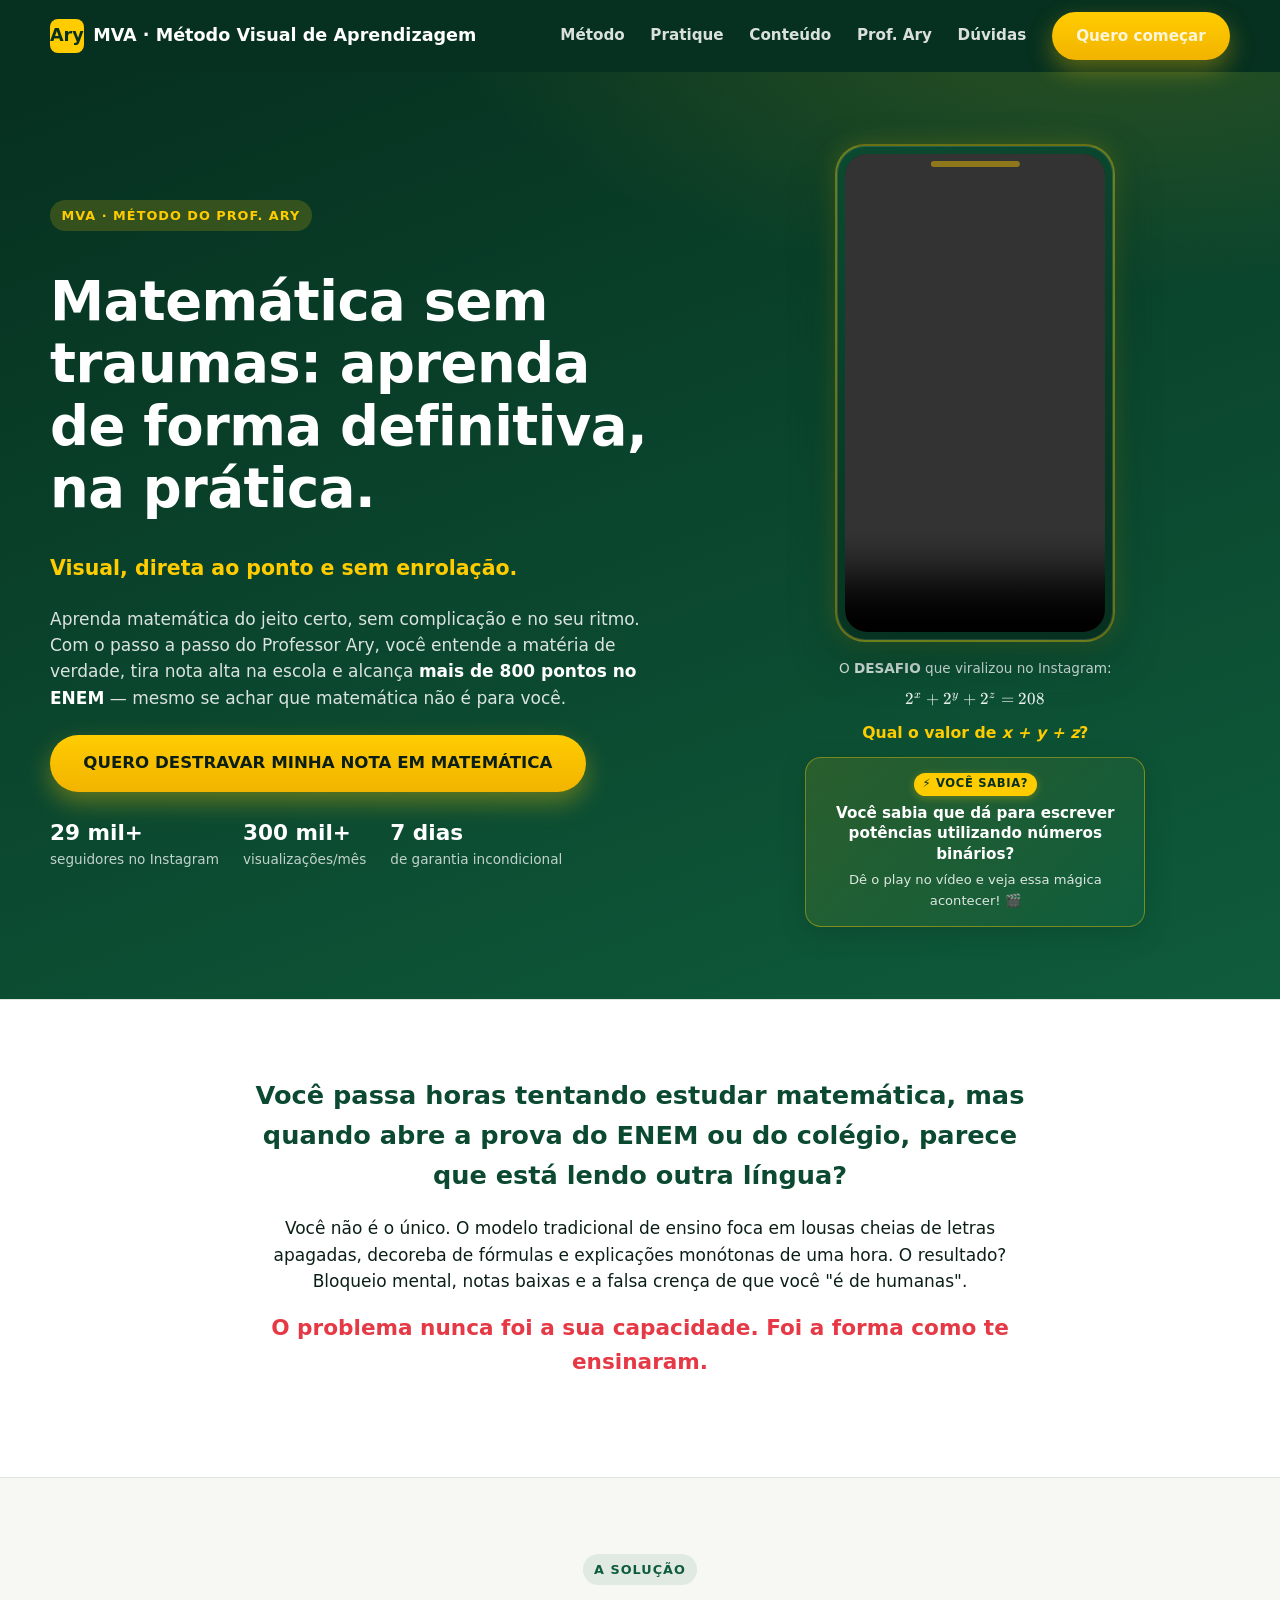
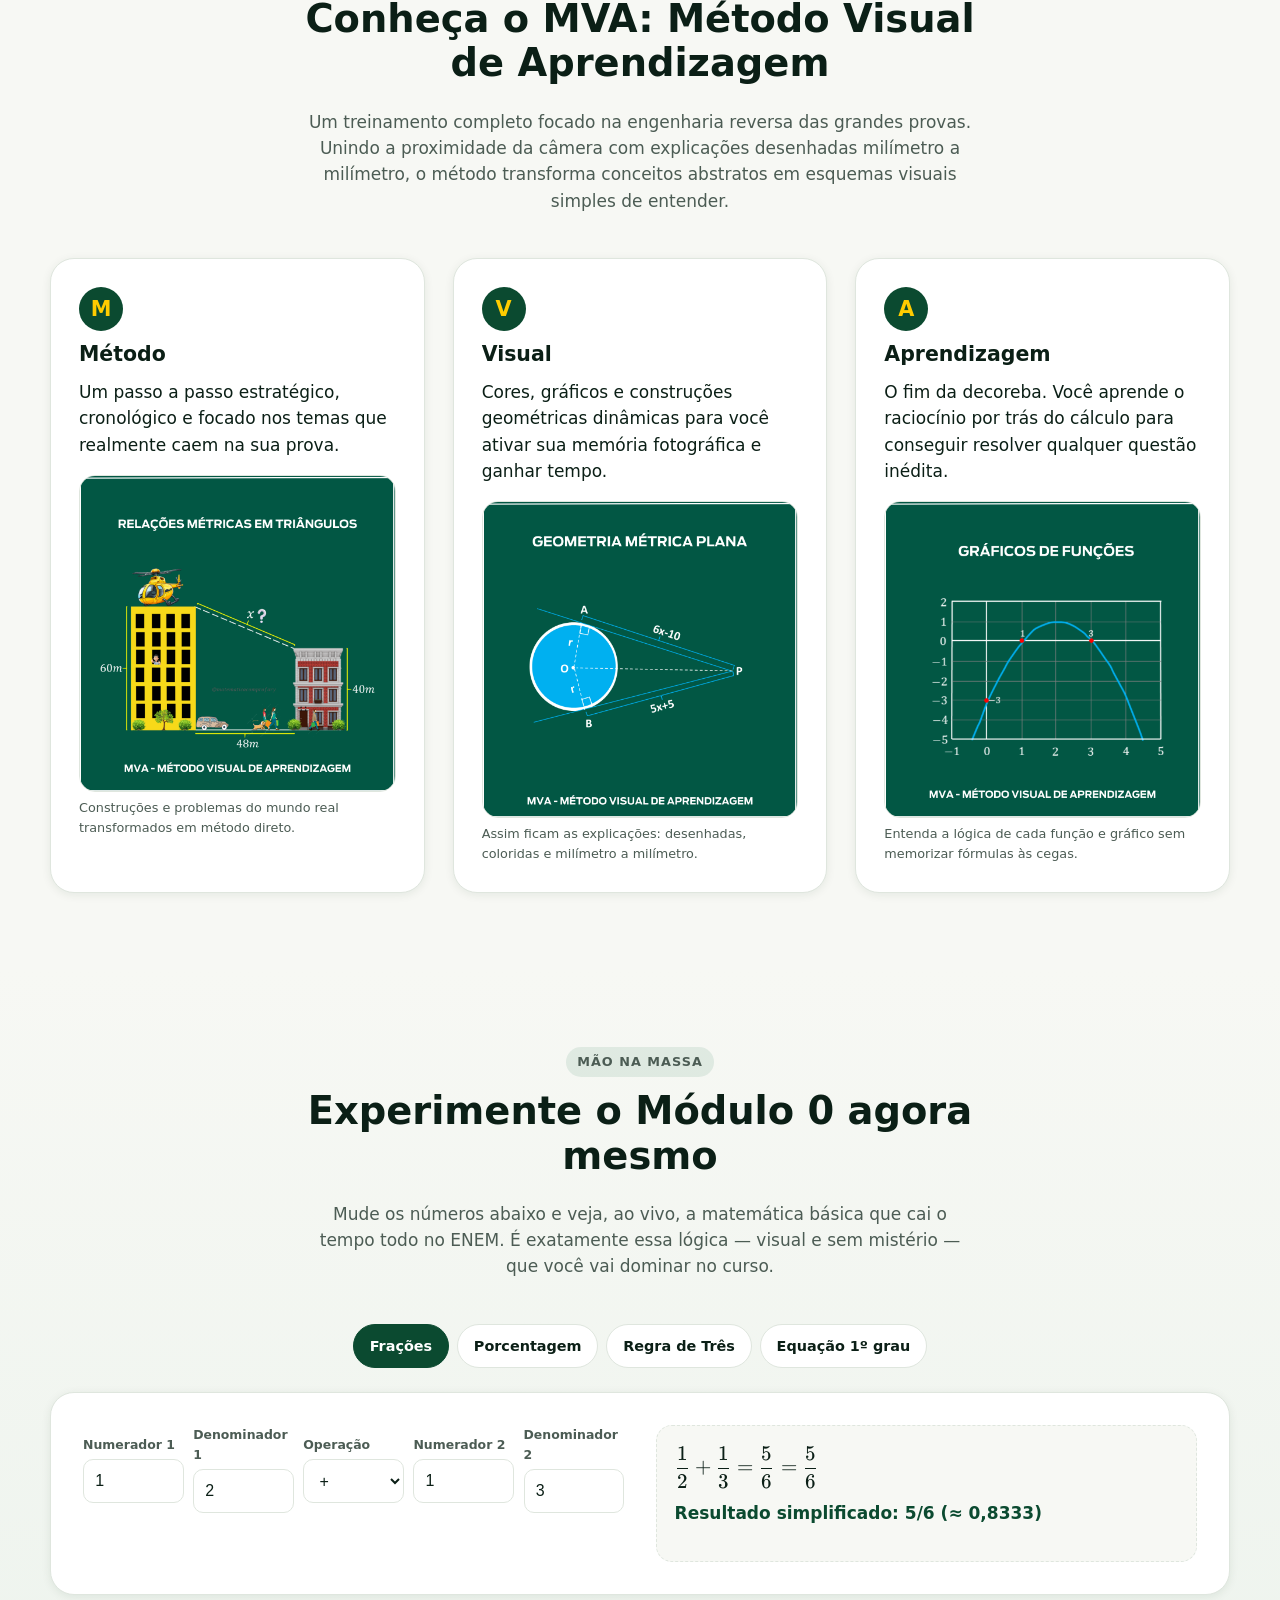
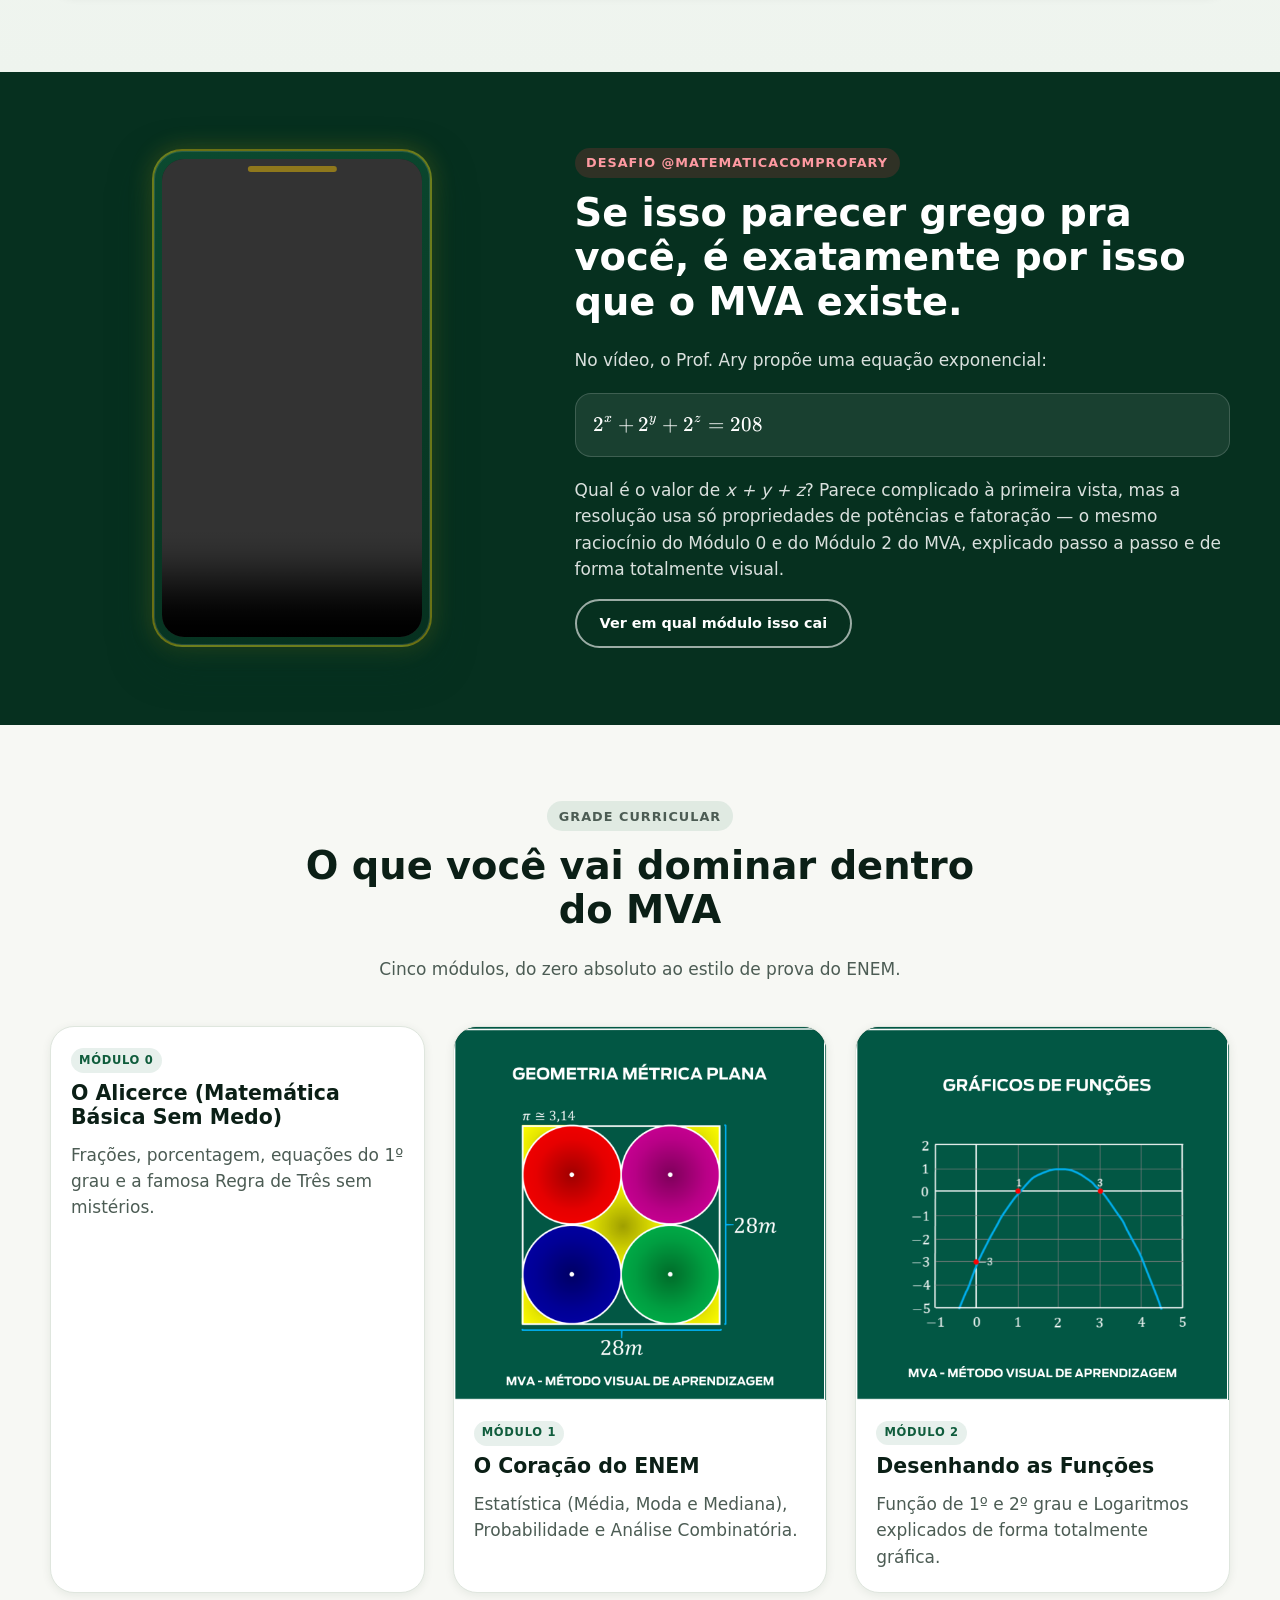
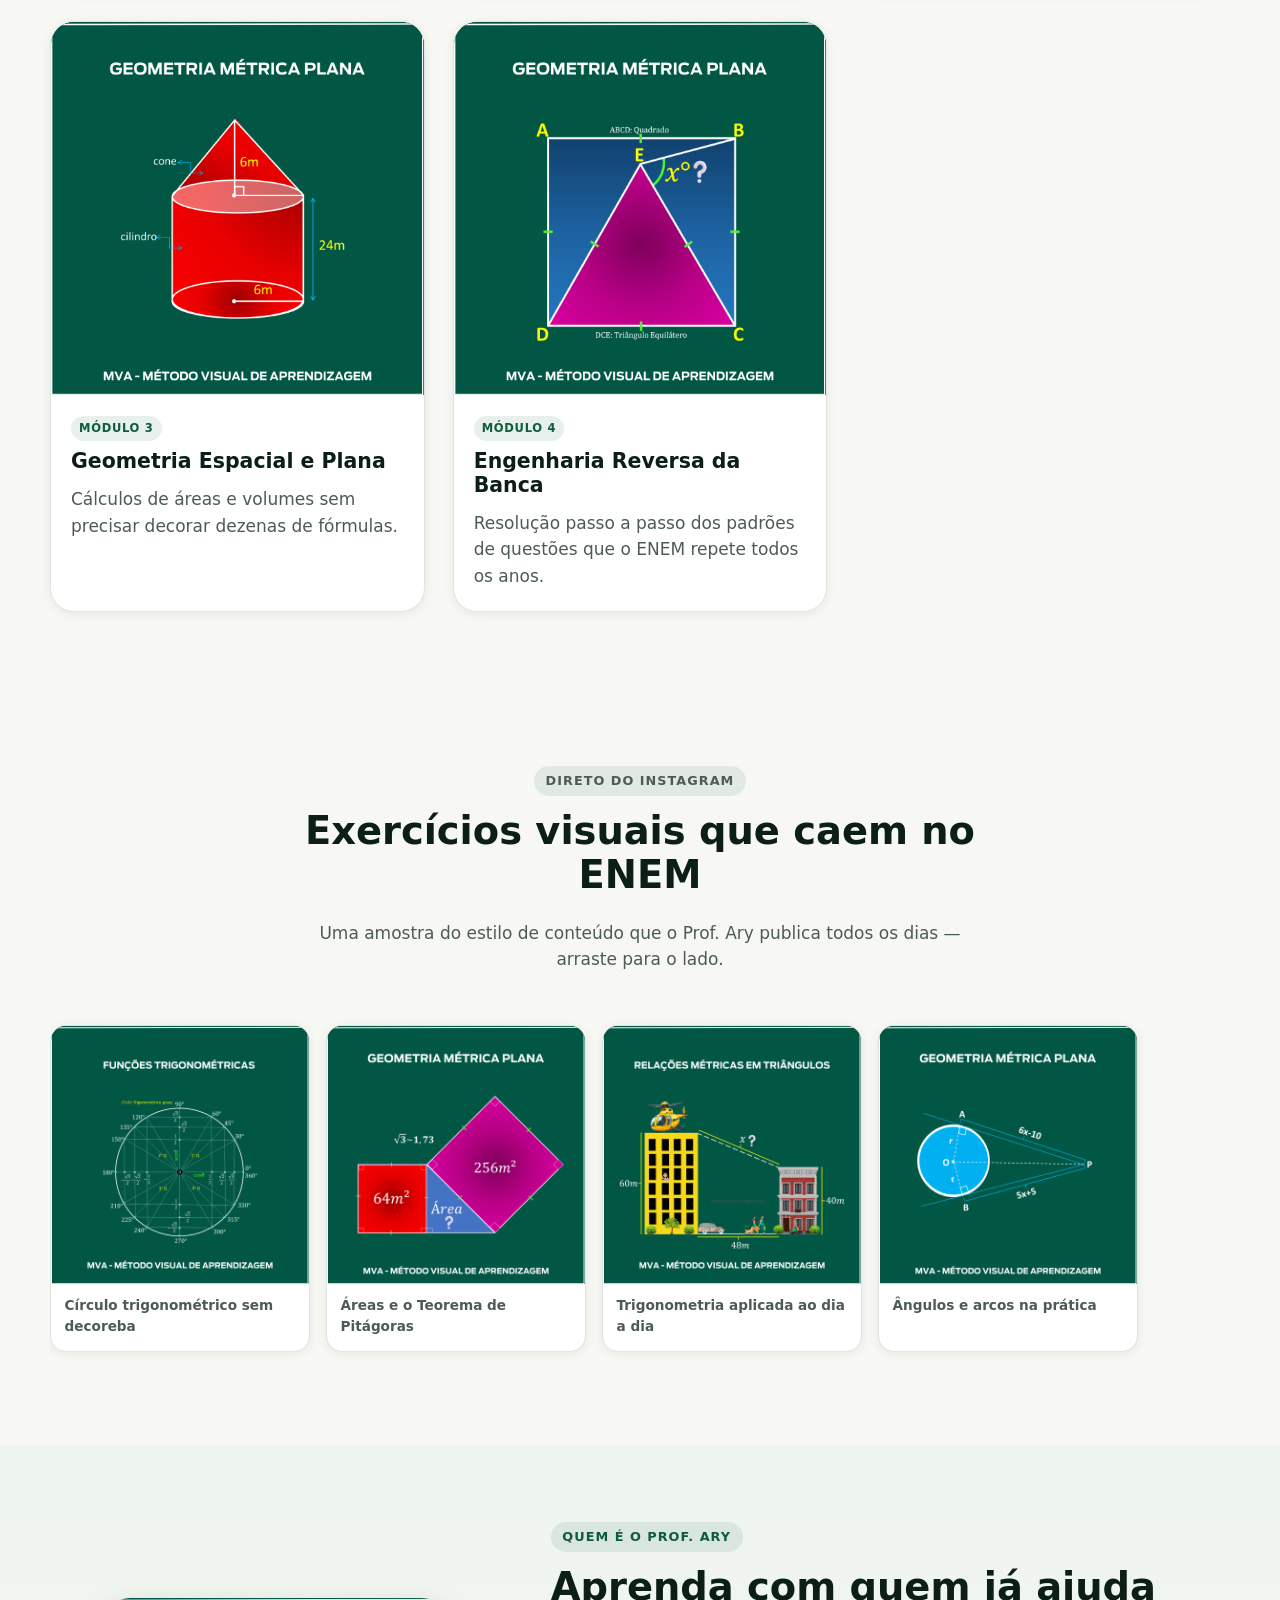
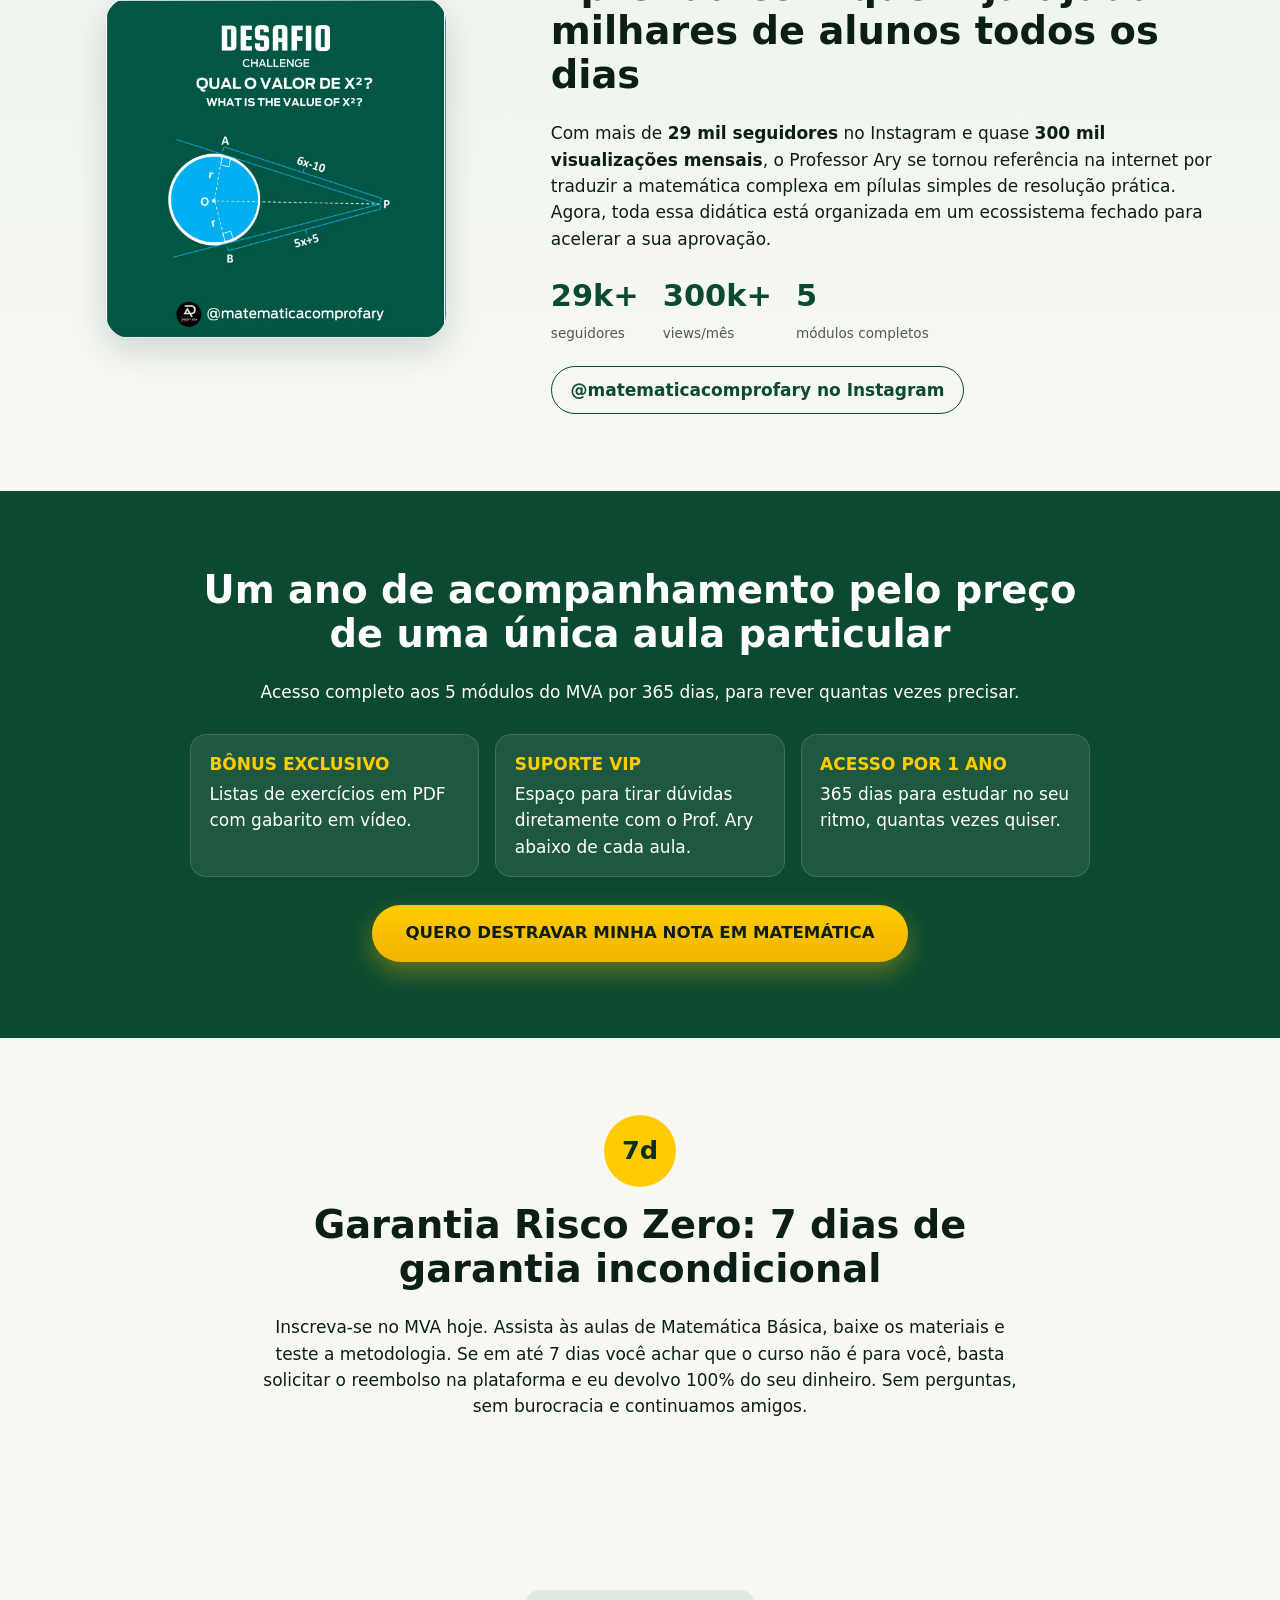
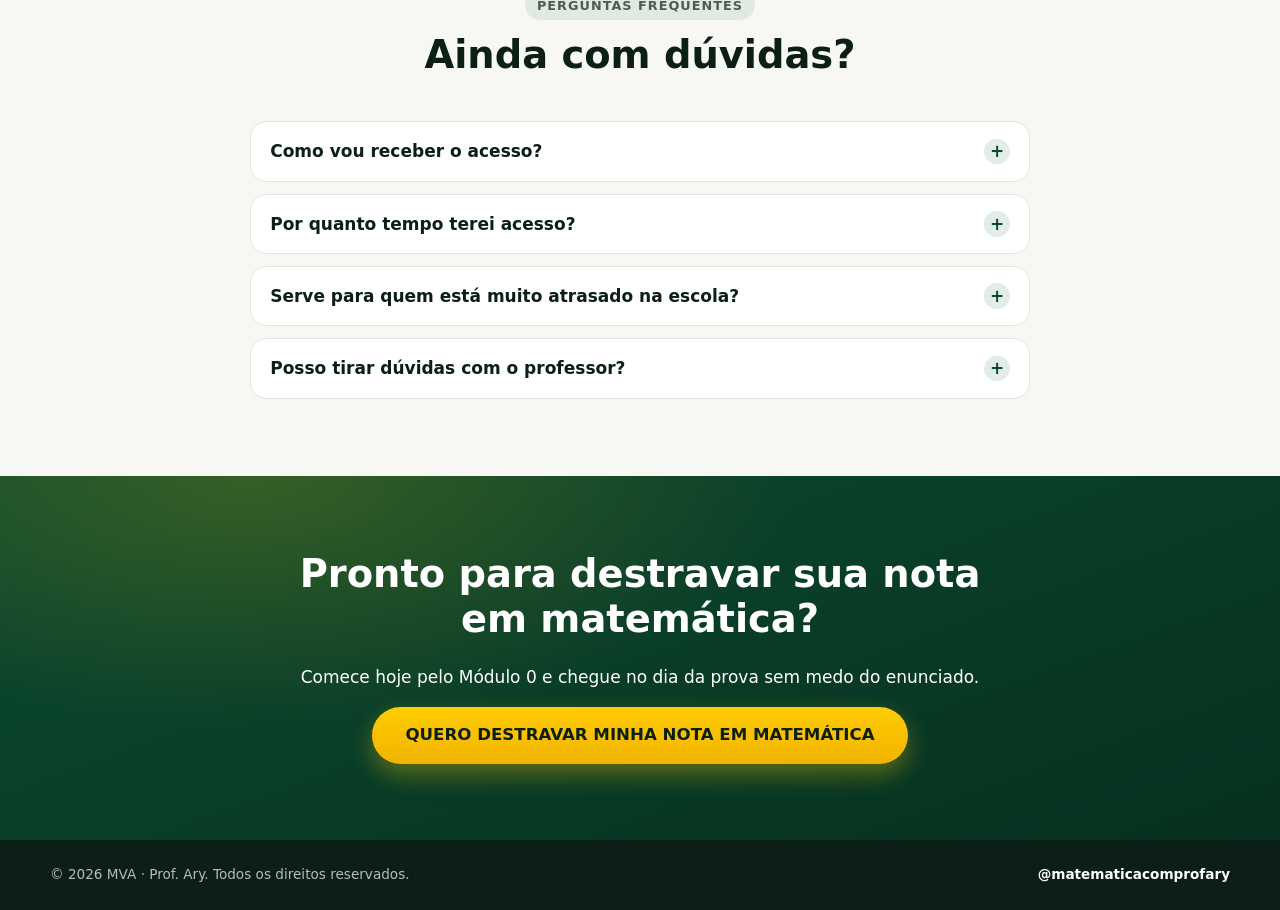
==== index.html @ 4489f611 "fix: ajustar CSS e dimensoes de imagens com object-fit contain para nao cortar textos" ====
<!doctype html>
<html lang="pt-BR">
<head>
<meta charset="UTF-8" />
<meta name="viewport" content="width=device-width, initial-scale=1" />
<title>MVA — Método Visual de Aprendizagem | Prof. Ary</title>
<meta name="description" content="Aprenda matemática do zero ao ENEM com o Método Visual de Aprendizagem do Prof. Ary. Frações, porcentagem, funções, geometria e muito mais, de forma visual e sem decoreba." />
<link rel="icon" href="data:image/svg+xml,%3Csvg xmlns='http://www.w3.org/2000/svg' viewBox='0 0 100 100'%3E%3Crect width='100' height='100' rx='20' fill='%2306301f'/%3E%3Ctext x='50' y='68' font-size='58' font-family='Arial' font-weight='900' fill='%23ffcc00' text-anchor='middle'%3E%CE%A3%3C/text%3E%3C/svg%3E" />
<link rel="stylesheet" href="vendor/katex/katex.min.css" />
<link rel="stylesheet" href="styles.css" />
</head>
<body>
<a class="skip-link" href="#conteudo-principal">Pular para o conteúdo</a>

<span id="topo" class="visually-hidden" aria-hidden="true"></span>
<header class="site-header" id="site-header">
  <div class="container">
    <a class="brand" href="#topo">
      <span class="brand-badge" aria-hidden="true">Ary</span>
      <span>MVA · Método Visual de Aprendizagem</span>
    </a>
    <button class="nav-toggle" id="navToggle" aria-expanded="false" aria-controls="mainNav">
      <span class="visually-hidden">Abrir menu</span>
      <svg viewBox="0 0 24 24" fill="none" stroke="currentColor" stroke-width="2" stroke-linecap="round"><line x1="3" y1="6" x2="21" y2="6"/><line x1="3" y1="12" x2="21" y2="12"/><line x1="3" y1="18" x2="21" y2="18"/></svg>
    </button>
    <nav class="main-nav" id="mainNav">
      <a href="#metodo">Método</a>
      <a href="#pratique">Pratique</a>
      <a href="#curriculo">Conteúdo</a>
      <a href="#prof-ary">Prof. Ary</a>
      <a href="#faq">Dúvidas</a>
      <a class="btn btn-primary" href="#oferta">Quero começar</a>
    </nav>
  </div>
</header>

<main id="conteudo-principal">

  <!-- HERO -->
  <section class="hero" id="hero">
    <div class="container">
      <div class="hero-copy">
        <p class="eyebrow">MVA · Método do Prof. Ary</p>
        <h1>Matemática sem traumas: aprenda de forma definitiva, na prática.</h1>
        <p class="lead">Visual, direta ao ponto e sem enrolação.</p>
        <p class="sub">Aprenda matemática do jeito certo, sem complicação e no seu ritmo. Com o passo a passo do Professor Ary, você entende a matéria de verdade, tira nota alta na escola e alcança <strong>mais de 800 pontos no ENEM</strong> — mesmo se achar que matemática não é para você.</p>
        <div class="cta-row">
          <a class="btn btn-primary btn-lg" href="#oferta">QUERO DESTRAVAR MINHA NOTA EM MATEMÁTICA</a>
        </div>
        <ul class="hero-stats">
          <li><strong>29 mil+</strong> seguidores no Instagram</li>
          <li><strong>300 mil+</strong> visualizações/mês</li>
          <li><strong>7 dias</strong> de garantia incondicional</li>
        </ul>
      </div>
      <div class="hero-media">
        <div class="phone-frame">
          <video
            controls
            playsinline
            muted
            loop
            preload="metadata"
            aria-label="Vídeo de apresentação do Prof. Ary">
            <source src="assets/video/topo.mp4" type="video/mp4" />
            Seu navegador não suporta vídeo HTML5.
          </video>
        </div>
        <div class="hero-media-caption">
          <p class="challenge-title">O <strong>DESAFIO</strong> que viralizou no Instagram:</p>
          <div class="formula-scroll"><span data-katex="2^x + 2^y + 2^z = 208"></span></div>
          <p class="challenge-question">Qual o valor de <em>x + y + z</em>?</p>
          <div class="caption-hook">
            <span class="hook-badge">⚡ VOCÊ SABIA?</span>
            <p class="hook-question">Você sabia que dá para escrever potências utilizando números binários?</p>
            <p class="hook-call">Dê o play no vídeo e veja essa mágica acontecer! 🎬</p>
          </div>
        </div>
      </div>
    </div>
  </section>

  <!-- DOR / AGITAÇÃO -->
  <section class="pain" id="dor">
    <div class="container">
      <blockquote>Você passa horas tentando estudar matemática, mas quando abre a prova do ENEM ou do colégio, parece que está lendo outra língua?</blockquote>
      <p>Você não é o único. O modelo tradicional de ensino foca em lousas cheias de letras apagadas, decoreba de fórmulas e explicações monótonas de uma hora. O resultado? Bloqueio mental, notas baixas e a falsa crença de que você "é de humanas".</p>
      <p class="highlight">O problema nunca foi a sua capacidade. Foi a forma como te ensinaram.</p>
    </div>
  </section>

  <!-- MÉTODO MVA -->
  <section class="method" id="metodo">
    <div class="container">
      <div class="section-head">
        <p class="eyebrow" style="color:var(--green-700); background:rgba(20,107,71,.1);">A solução</p>
        <h2>Conheça o MVA: Método Visual de Aprendizagem</h2>
        <p>Um treinamento completo focado na engenharia reversa das grandes provas. Unindo a proximidade da câmera com explicações desenhadas milímetro a milímetro, o método transforma conceitos abstratos em esquemas visuais simples de entender.</p>
      </div>
      <div class="method-grid">
        <article class="method-card">
          <span class="method-letter">M</span>
          <h3>Método</h3>
          <p>Um passo a passo estratégico, cronológico e focado nos temas que realmente caem na sua prova.</p>
          <figure>
            <img src="assets/img/relacoes-metricas-predios.png" alt="Relações métricas em triângulos com prédios de 60m e 40m" loading="lazy" width="600" height="600" />
            <figcaption>Construções e problemas do mundo real transformados em método direto.</figcaption>
          </figure>
        </article>
        <article class="method-card">
          <span class="method-letter">V</span>
          <h3>Visual</h3>
          <p>Cores, gráficos e construções geométricas dinâmicas para você ativar sua memória fotográfica e ganhar tempo.</p>
          <figure>
            <img src="assets/img/geometria-circulo-tangentes.png" alt="Geometria métrica plana com círculo e retas tangentes" loading="lazy" width="600" height="600" />
            <figcaption>Assim ficam as explicações: desenhadas, coloridas e milímetro a milímetro.</figcaption>
          </figure>
        </article>
        <article class="method-card">
          <span class="method-letter">A</span>
          <h3>Aprendizagem</h3>
          <p>O fim da decoreba. Você aprende o raciocínio por trás do cálculo para conseguir resolver qualquer questão inédita.</p>
          <figure>
            <img src="assets/img/graficos-funcao-quadratica.png" alt="Gráficos de funções: parábola no plano cartesiano" loading="lazy" width="600" height="600" />
            <figcaption>Entenda a lógica de cada função e gráfico sem memorizar fórmulas às cegas.</figcaption>
          </figure>
        </article>
      </div>
    </div>
  </section>

  <!-- PLAYGROUND INTERATIVO -->
  <section class="playground" id="pratique">
    <div class="container">
      <div class="section-head">
        <p class="eyebrow">Mão na massa</p>
        <h2>Experimente o Módulo 0 agora mesmo</h2>
        <p>Mude os números abaixo e veja, ao vivo, a matemática básica que cai o tempo todo no ENEM. É exatamente essa lógica — visual e sem mistério — que você vai dominar no curso.</p>
      </div>

      <div class="tabs" role="tablist" aria-label="Exemplos de cálculo do Módulo 0">
        <button class="tab-btn" role="tab" id="tab-fracoes" aria-controls="panel-fracoes" aria-selected="true">Frações</button>
        <button class="tab-btn" role="tab" id="tab-porcentagem" aria-controls="panel-porcentagem" aria-selected="false" tabindex="-1">Porcentagem</button>
        <button class="tab-btn" role="tab" id="tab-regra3" aria-controls="panel-regra3" aria-selected="false" tabindex="-1">Regra de Três</button>
        <button class="tab-btn" role="tab" id="tab-equacao" aria-controls="panel-equacao" aria-selected="false" tabindex="-1">Equação 1º grau</button>
      </div>

      <!-- Frações -->
      <div class="tab-panel" id="panel-fracoes" role="tabpanel" aria-labelledby="tab-fracoes">
        <div class="calc-grid">
          <div class="calc-inputs">
            <div class="field-row">
              <div class="field">
                <label for="fr-n1">Numerador 1</label>
                <input type="number" id="fr-n1" value="1" inputmode="numeric" />
              </div>
              <div class="field">
                <label for="fr-d1">Denominador 1</label>
                <input type="number" id="fr-d1" value="2" inputmode="numeric" />
              </div>
              <div class="field" style="max-width:110px;">
                <label for="fr-op">Operação</label>
                <select id="fr-op">
                  <option value="add">+</option>
                  <option value="sub">−</option>
                  <option value="mul">×</option>
                  <option value="div">÷</option>
                </select>
              </div>
              <div class="field">
                <label for="fr-n2">Numerador 2</label>
                <input type="number" id="fr-n2" value="1" inputmode="numeric" />
              </div>
              <div class="field">
                <label for="fr-d2">Denominador 2</label>
                <input type="number" id="fr-d2" value="3" inputmode="numeric" />
              </div>
            </div>
          </div>
          <div class="calc-output">
            <div class="formula-scroll"><span id="fr-formula" data-testid="fr-formula"></span></div>
            <p class="result-line" id="fr-result-text"></p>
          </div>
        </div>
      </div>

      <!-- Porcentagem -->
      <div class="tab-panel" id="panel-porcentagem" role="tabpanel" aria-labelledby="tab-porcentagem" hidden>
        <div class="calc-grid">
          <div class="calc-inputs">
            <div class="field-row">
              <div class="field">
                <label for="pc-percent">Porcentagem (%)</label>
                <input type="number" id="pc-percent" value="30" inputmode="decimal" />
              </div>
              <div class="field">
                <label for="pc-valor">De quanto?</label>
                <input type="number" id="pc-valor" value="200" inputmode="decimal" />
              </div>
            </div>
          </div>
          <div class="calc-output">
            <div class="formula-scroll"><span id="pc-formula"></span></div>
            <p class="result-line" id="pc-result-text"></p>
          </div>
        </div>
      </div>

      <!-- Regra de três -->
      <div class="tab-panel" id="panel-regra3" role="tabpanel" aria-labelledby="tab-regra3" hidden>
        <div class="calc-grid">
          <div class="calc-inputs">
            <div class="field-row">
              <div class="field">
                <label for="r3-a">a</label>
                <input type="number" id="r3-a" value="4" inputmode="decimal" />
              </div>
              <div class="field">
                <label for="r3-b">b</label>
                <input type="number" id="r3-b" value="10" inputmode="decimal" />
              </div>
              <div class="field">
                <label for="r3-c">c</label>
                <input type="number" id="r3-c" value="6" inputmode="decimal" />
              </div>
              <div class="field">
                <label for="r3-x">x</label>
                <input type="text" id="r3-x" value="?" disabled />
              </div>
            </div>
          </div>
          <div class="calc-output">
            <div class="formula-scroll"><span id="r3-formula"></span></div>
            <p class="result-line" id="r3-result-text"></p>
            <p class="calc-note">Exemplo direto (a está para b, assim como c está para x). No curso você aprende a identificar quando a regra é direta ou inversa antes de montar a conta.</p>
          </div>
        </div>
      </div>

      <!-- Equação -->
      <div class="tab-panel" id="panel-equacao" role="tabpanel" aria-labelledby="tab-equacao" hidden>
        <div class="calc-grid">
          <div class="calc-inputs">
            <div class="field-row">
              <div class="field">
                <label for="eq-a">a (em ax + b = c)</label>
                <input type="number" id="eq-a" value="3" inputmode="decimal" />
              </div>
              <div class="field">
                <label for="eq-b">b</label>
                <input type="number" id="eq-b" value="7" inputmode="decimal" />
              </div>
              <div class="field">
                <label for="eq-c">c</label>
                <input type="number" id="eq-c" value="22" inputmode="decimal" />
              </div>
            </div>
          </div>
          <div class="calc-output">
            <div class="formula-scroll"><span id="eq-formula"></span></div>
            <p class="result-line" id="eq-result-text"></p>
            <p class="calc-note">O mesmo raciocínio passo a passo (isolar x) é usado depois em funções e geometria — é a base de tudo.</p>
          </div>
        </div>
      </div>
    </div>
  </section>

  <!-- DESAFIO VIRAL -->
  <section class="challenge" id="desafio">
    <div class="container">
      <div class="challenge-media">
        <div class="phone-frame">
          <video
            controls
            playsinline
            muted
            loop
            preload="metadata"
            aria-label="Vídeo do Prof. Ary: descubra o valor de x">
            <source src="assets/video/topo.mp4" type="video/mp4" />
            Seu navegador não suporta vídeo HTML5.
          </video>
        </div>
      </div>
      <div class="challenge-copy">
        <p class="eyebrow">Desafio @matematicacomprofary</p>
        <h2>Se isso parecer grego pra você, é exatamente por isso que o MVA existe.</h2>
        <p>No vídeo, o Prof. Ary propõe uma equação exponencial:</p>
        <div class="challenge-formula">
          <div class="formula-scroll"><span data-katex="2^x + 2^y + 2^z = 208" data-katex-display></span></div>
        </div>
        <p>Qual é o valor de <em>x + y + z</em>? Parece complicado à primeira vista, mas a resolução usa só propriedades de potências e fatoração — o mesmo raciocínio do Módulo 0 e do Módulo 2 do MVA, explicado passo a passo e de forma totalmente visual.</p>
        <a class="btn btn-outline" href="#curriculo">Ver em qual módulo isso cai</a>
      </div>
    </div>
  </section>

  <!-- CURRÍCULO -->
  <section class="curriculum" id="curriculo">
    <div class="container">
      <div class="section-head">
        <p class="eyebrow">Grade curricular</p>
        <h2>O que você vai dominar dentro do MVA</h2>
        <p>Cinco módulos, do zero absoluto ao estilo de prova do ENEM.</p>
      </div>
      <div class="curriculum-grid">
        <article class="module-card">
          <div class="module-body">
            <span class="module-tag">Módulo 0</span>
            <h3>O Alicerce (Matemática Básica Sem Medo)</h3>
            <p>Frações, porcentagem, equações do 1º grau e a famosa Regra de Três sem mistérios.</p>
          </div>
        </article>
        <article class="module-card">
          <div class="module-media">
            <img src="assets/img/geometria-quatro-circulos.png" alt="Geometria métrica plana: quatro círculos coloridos sobrepostos" loading="lazy" width="600" height="600" />
          </div>
          <div class="module-body">
            <span class="module-tag">Módulo 1</span>
            <h3>O Coração do ENEM</h3>
            <p>Estatística (Média, Moda e Mediana), Probabilidade e Análise Combinatória.</p>
          </div>
        </article>
        <article class="module-card">
          <div class="module-media">
            <img src="assets/img/graficos-funcao-quadratica.png" alt="Gráficos de funções: parábola no plano cartesiano" loading="lazy" width="600" height="600" />
          </div>
          <div class="module-body">
            <span class="module-tag">Módulo 2</span>
            <h3>Desenhando as Funções</h3>
            <p>Função de 1º e 2º grau e Logaritmos explicados de forma totalmente gráfica.</p>
          </div>
        </article>
        <article class="module-card">
          <div class="module-media">
            <img src="assets/img/geometria-cone-cilindro.png" alt="Geometria espacial: cone sobre cilindro com medidas de altura e raio" loading="lazy" width="600" height="600" />
          </div>
          <div class="module-body">
            <span class="module-tag">Módulo 3</span>
            <h3>Geometria Espacial e Plana</h3>
            <p>Cálculos de áreas e volumes sem precisar decorar dezenas de fórmulas.</p>
          </div>
        </article>
        <article class="module-card">
          <div class="module-media">
            <img src="assets/img/geometria-quadrado-triangulo.png" alt="Geometria métrica plana: quadrado com triângulo equilátero" loading="lazy" width="600" height="600" />
          </div>
          <div class="module-body">
            <span class="module-tag">Módulo 4</span>
            <h3>Engenharia Reversa da Banca</h3>
            <p>Resolução passo a passo dos padrões de questões que o ENEM repete todos os anos.</p>
          </div>
        </article>
      </div>
    </div>
  </section>

  <!-- GALERIA DE EXERCÍCIOS -->
  <section class="gallery" id="galeria">
    <div class="container">
      <div class="section-head">
        <p class="eyebrow">Direto do Instagram</p>
        <h2>Exercícios visuais que caem no ENEM</h2>
        <p>Uma amostra do estilo de conteúdo que o Prof. Ary publica todos os dias — arraste para o lado.</p>
      </div>
    </div>
    <div class="container">
      <div class="gallery-track" role="list" aria-label="Galeria de exercícios de matemática">
        <figure role="listitem">
          <img src="assets/img/funcoes-circulo-trigonometrico.png" alt="Funções trigonométricas: círculo trigonométrico completo com ângulos e valores de seno e cosseno" loading="lazy" width="500" height="500" />
          <figcaption>Círculo trigonométrico sem decoreba</figcaption>
        </figure>
        <figure role="listitem">
          <img src="assets/img/geometria-area-triangulo.png" alt="Geometria métrica plana: área de triângulo com quadrados de 64m² e 256m²" loading="lazy" width="500" height="500" />
          <figcaption>Áreas e o Teorema de Pitágoras</figcaption>
        </figure>
        <figure role="listitem">
          <img src="assets/img/relacoes-metricas-predios.png" alt="Relações métricas em triângulos: dois prédios de alturas diferentes" loading="lazy" width="500" height="500" />
          <figcaption>Trigonometria aplicada ao dia a dia</figcaption>
        </figure>
        <figure role="listitem">
          <img src="assets/img/geometria-circulo-tangentes.png" alt="Geometria métrica plana: círculo com tangentes e medidas" loading="lazy" width="500" height="500" />
          <figcaption>Ângulos e arcos na prática</figcaption>
        </figure>
      </div>
    </div>
  </section>

  <!-- SOBRE O PROF ARY -->
  <section class="about" id="prof-ary">
    <div class="container">
      <div class="about-media">
        <img src="assets/img/prof-ary-retrato.jpeg" alt="Ilustração do Professor Ary sorrindo, de óculos escuros, escrevendo fórmulas matemáticas em uma lousa verde" loading="lazy" width="500" height="500" />
      </div>
      <div class="about-copy">
        <p class="eyebrow" style="color:var(--green-700); background:rgba(20,107,71,.1);">Quem é o Prof. Ary</p>
        <h2>Aprenda com quem já ajuda milhares de alunos todos os dias</h2>
        <p>Com mais de <strong>29 mil seguidores</strong> no Instagram e quase <strong>300 mil visualizações mensais</strong>, o Professor Ary se tornou referência na internet por traduzir a matemática complexa em pílulas simples de resolução prática. Agora, toda essa didática está organizada em um ecossistema fechado para acelerar a sua aprovação.</p>
        <ul class="about-stats">
          <li><strong>29k+</strong><span>seguidores</span></li>
          <li><strong>300k+</strong><span>views/mês</span></li>
          <li><strong>5</strong><span>módulos completos</span></li>
        </ul>
        <a class="ig-link" href="https://www.instagram.com/matematicacomprofary/" target="_blank" rel="noopener noreferrer">@matematicacomprofary no Instagram</a>
      </div>
    </div>
  </section>

  <!-- OFERTA -->
  <section class="offer" id="oferta">
    <div class="container">
      <h2>Um ano de acompanhamento pelo preço de uma única aula particular</h2>
      <p>Acesso completo aos 5 módulos do MVA por 365 dias, para rever quantas vezes precisar.</p>
      <ul class="offer-list">
        <li><strong>BÔNUS EXCLUSIVO</strong>Listas de exercícios em PDF com gabarito em vídeo.</li>
        <li><strong>SUPORTE VIP</strong>Espaço para tirar dúvidas diretamente com o Prof. Ary abaixo de cada aula.</li>
        <li><strong>ACESSO POR 1 ANO</strong>365 dias para estudar no seu ritmo, quantas vezes quiser.</li>
      </ul>
      <a class="btn btn-primary btn-lg" href="#faq">QUERO DESTRAVAR MINHA NOTA EM MATEMÁTICA</a>
    </div>
  </section>

  <!-- GARANTIA -->
  <section class="guarantee" id="garantia">
    <div class="container">
      <span class="guarantee-badge" aria-hidden="true">7d</span>
      <h2>Garantia Risco Zero: 7 dias de garantia incondicional</h2>
      <p>Inscreva-se no MVA hoje. Assista às aulas de Matemática Básica, baixe os materiais e teste a metodologia. Se em até 7 dias você achar que o curso não é para você, basta solicitar o reembolso na plataforma e eu devolvo 100% do seu dinheiro. Sem perguntas, sem burocracia e continuamos amigos.</p>
    </div>
  </section>

  <!-- FAQ -->
  <section class="faq" id="faq">
    <div class="container">
      <div class="section-head">
        <p class="eyebrow">Perguntas frequentes</p>
        <h2>Ainda com dúvidas?</h2>
      </div>
      <div class="faq-list">
        <div class="faq-item">
          <button type="button" aria-expanded="false" aria-controls="faq-a1" id="faq-q1">
            <span>Como vou receber o acesso?</span>
            <span class="faq-icon" aria-hidden="true">+</span>
          </button>
          <div class="faq-answer" id="faq-a1" role="region" aria-labelledby="faq-q1" hidden>
            <p>O acesso é enviado imediatamente para o seu e-mail assim que o pagamento for aprovado pela Hotmart/Eduzz.</p>
          </div>
        </div>
        <div class="faq-item">
          <button type="button" aria-expanded="false" aria-controls="faq-a2" id="faq-q2">
            <span>Por quanto tempo terei acesso?</span>
            <span class="faq-icon" aria-hidden="true">+</span>
          </button>
          <div class="faq-answer" id="faq-a2" role="region" aria-labelledby="faq-q2" hidden>
            <p>Por 1 ano inteiro (365 dias). Você pode rever as aulas quantas vezes quiser.</p>
          </div>
        </div>
        <div class="faq-item">
          <button type="button" aria-expanded="false" aria-controls="faq-a3" id="faq-q3">
            <span>Serve para quem está muito atrasado na escola?</span>
            <span class="faq-icon" aria-hidden="true">+</span>
          </button>
          <div class="faq-answer" id="faq-a3" role="region" aria-labelledby="faq-q3" hidden>
            <p>Sim! O curso começa na Matemática Básica do zero absoluto para recuperar toda a sua base perdida.</p>
          </div>
        </div>
        <div class="faq-item">
          <button type="button" aria-expanded="false" aria-controls="faq-a4" id="faq-q4">
            <span>Posso tirar dúvidas com o professor?</span>
            <span class="faq-icon" aria-hidden="true">+</span>
          </button>
          <div class="faq-answer" id="faq-a4" role="region" aria-labelledby="faq-q4" hidden>
            <p>Sim, temos uma área exclusiva de membros abaixo de cada vídeo onde o Prof. Ary responde suas perguntas.</p>
          </div>
        </div>
      </div>
    </div>
  </section>

  <!-- CTA FINAL -->
  <section class="final-cta">
    <div class="container">
      <h2>Pronto para destravar sua nota em matemática?</h2>
      <p>Comece hoje pelo Módulo 0 e chegue no dia da prova sem medo do enunciado.</p>
      <a class="btn btn-primary btn-lg" href="#oferta">QUERO DESTRAVAR MINHA NOTA EM MATEMÁTICA</a>
    </div>
  </section>

</main>

<footer class="site-footer">
  <div class="container">
    <span>© <span id="ano-atual">2026</span> MVA · Prof. Ary. Todos os direitos reservados.</span>
    <a href="https://www.instagram.com/matematicacomprofary/" target="_blank" rel="noopener noreferrer">@matematicacomprofary</a>
  </div>
</footer>

<script src="vendor/katex/katex.min.js"></script>
<script src="script.js"></script>
</body>
</html>
---- styles.css ----
/* =========================================================
   MVA · Prof. Ary — Landing Page styles
   Mobile-first, fluid typography (clamp), CSS Grid/Flexbox.
   ========================================================= */

:root {
  --green-900: #06301f;
  --green-800: #0b4a30;
  --green-700: #0f5c3c;
  --green-600: #146b47;
  --gold-500: #ffcc00;
  --gold-600: #f2b400;
  --red-500: #e63946;
  --ink: #0b1f16;
  --paper: #f7f8f4;
  --paper-2: #ffffff;
  --muted: #4c5c54;
  --line: #dfe6de;
  --radius-sm: 10px;
  --radius-md: 16px;
  --radius-lg: 24px;
  --shadow-sm: 0 2px 10px rgba(6, 48, 31, 0.08);
  --shadow-md: 0 12px 32px rgba(6, 48, 31, 0.16);
  --container: min(1180px, 100% - 2.5rem);
  --nav-h: 72px;
}

* ,
*::before,
*::after {
  box-sizing: border-box;
}

html {
  scroll-behavior: smooth;
  -webkit-text-size-adjust: 100%;
}

@media (prefers-reduced-motion: reduce) {
  html {
    scroll-behavior: auto;
  }
  * {
    animation-duration: 0.001ms !important;
    animation-iteration-count: 1 !important;
    transition-duration: 0.001ms !important;
    scroll-behavior: auto !important;
  }
}

body {
  margin: 0;
  min-width: 0;
  overflow-x: hidden;
  background: var(--paper);
  color: var(--ink);
  font-family: "Segoe UI", system-ui, -apple-system, Roboto, Helvetica, Arial, sans-serif;
  line-height: 1.55;
  font-size: clamp(15px, 0.5vw + 14px, 17px);
}

img,
video {
  max-width: 100%;
  height: auto;
  display: block;
}

a {
  color: inherit;
}

button {
  font: inherit;
}

.container {
  width: var(--container);
  margin-inline: auto;
}

section {
  padding-block: clamp(2.75rem, 6vw, 5.5rem);
}

h1,
h2,
h3,
h4 {
  line-height: 1.15;
  margin: 0 0 0.6em;
  overflow-wrap: break-word;
}

h1 {
  font-size: clamp(1.9rem, 4.4vw, 3.4rem);
  font-weight: 900;
  letter-spacing: -0.01em;
}

h2 {
  font-size: clamp(1.5rem, 3vw, 2.4rem);
  font-weight: 800;
}

h3 {
  font-size: clamp(1.1rem, 1.6vw, 1.4rem);
  font-weight: 800;
}

p {
  margin: 0 0 1em;
}

.eyebrow {
  display: inline-flex;
  align-items: center;
  gap: 0.4em;
  font-weight: 700;
  font-size: 0.8rem;
  letter-spacing: 0.08em;
  text-transform: uppercase;
  color: var(--green-700);
  background: rgba(20, 107, 71, 0.1);
  padding: 0.4em 0.9em;
  border-radius: 999px;
}

.section-head {
  max-width: 62ch;
  margin-inline: auto;
  text-align: center;
  margin-bottom: clamp(1.75rem, 4vw, 2.75rem);
}
.section-head p {
  color: var(--muted);
}

/* ---------- Buttons ---------- */
.btn {
  --btn-fg: var(--ink);
  display: inline-flex;
  align-items: center;
  justify-content: center;
  gap: 0.5em;
  text-align: center;
  text-decoration: none;
  font-weight: 800;
  font-size: clamp(0.9rem, 1vw, 1.05rem);
  line-height: 1.2;
  padding: 0.95em 1.6em;
  border: none;
  border-radius: 999px;
  cursor: pointer;
  min-height: 44px;
  color: var(--btn-fg);
  transition: transform 0.15s ease, box-shadow 0.15s ease, filter 0.15s ease;
  max-width: 100%;
  white-space: normal;
}
.btn:hover {
  transform: translateY(-2px);
  filter: brightness(1.03);
}
.btn:active {
  transform: translateY(0);
}
.btn-primary {
  background: linear-gradient(180deg, var(--gold-500), var(--gold-600));
  box-shadow: 0 10px 24px rgba(255, 204, 0, 0.35);
}
.btn-outline {
  background: transparent;
  border: 2px solid rgba(255, 255, 255, 0.6);
  color: #fff;
}
.btn-block {
  width: 100%;
}
.btn-lg {
  padding: 1.1em 2em;
  font-size: clamp(1rem, 1.3vw, 1.2rem);
}

/* ---------- Header ---------- */
.site-header {
  position: sticky;
  top: 0;
  z-index: 40;
  background: var(--green-900);
  color: #fff;
  min-height: var(--nav-h);
}
.site-header .container {
  display: flex;
  align-items: center;
  justify-content: space-between;
  gap: 1rem;
  min-height: var(--nav-h);
}
.brand {
  display: flex;
  align-items: center;
  gap: 0.6rem;
  font-weight: 800;
  text-decoration: none;
  color: #fff;
  font-size: clamp(0.95rem, 1.4vw, 1.1rem);
  min-width: 0;
}
.brand-badge {
  display: inline-flex;
  align-items: center;
  justify-content: center;
  width: 2.1rem;
  height: 2.1rem;
  flex: none;
  border-radius: 8px;
  background: var(--gold-500);
  color: var(--green-900);
  font-weight: 900;
}
.brand span {
  overflow: hidden;
  text-overflow: ellipsis;
  white-space: nowrap;
}

.nav-toggle {
  display: inline-flex;
  align-items: center;
  justify-content: center;
  width: 44px;
  height: 44px;
  border-radius: 10px;
  background: transparent;
  border: 1px solid rgba(255, 255, 255, 0.25);
  color: #fff;
  flex: none;
}
.nav-toggle svg {
  width: 22px;
  height: 22px;
}

.main-nav {
  display: flex;
  align-items: center;
  gap: clamp(0.8rem, 2vw, 1.6rem);
}
.main-nav a {
  text-decoration: none;
  color: rgba(255, 255, 255, 0.85);
  font-weight: 600;
  font-size: 0.95rem;
  white-space: nowrap;
}
.main-nav a:hover {
  color: #fff;
}

@media (max-width: 860px) {
  .nav-toggle {
    display: inline-flex;
  }
  .main-nav {
    position: absolute;
    inset: var(--nav-h) 0 auto 0;
    background: var(--green-800);
    flex-direction: column;
    align-items: stretch;
    gap: 0;
    padding: 0 1.25rem;
    box-shadow: var(--shadow-md);
    max-height: 0;
    overflow: hidden;
    visibility: hidden;
    opacity: 0;
    transition: max-height 0.25s ease, padding 0.25s ease, opacity 0.2s ease,
      visibility 0s linear 0.25s;
  }
  .main-nav a {
    padding: 0.85em 0.25em;
    border-bottom: 1px solid rgba(255, 255, 255, 0.08);
  }
  .main-nav .btn {
    margin-top: 0.75rem;
  }
  .site-header.nav-open .main-nav {
    max-height: 480px;
    padding: 0.5rem 1.25rem 1.25rem;
    visibility: visible;
    opacity: 1;
    transition: max-height 0.25s ease, padding 0.25s ease, opacity 0.2s ease,
      visibility 0s linear 0s;
  }
}
@media (min-width: 861px) {
  .nav-toggle {
    display: none;
  }
}

/* ---------- Hero ---------- */
.hero {
  background:
    radial-gradient(1100px 520px at 85% -10%, rgba(255, 204, 0, 0.16), transparent 60%),
    linear-gradient(160deg, var(--green-900), var(--green-700));
  color: #fff;
  padding-block: clamp(2.5rem, 6vw, 4.5rem);
}
.hero .container {
  display: grid;
  grid-template-columns: 1fr;
  gap: clamp(2rem, 5vw, 3rem);
  align-items: center;
}
@media (min-width: 960px) {
  .hero .container {
    grid-template-columns: 1.1fr 0.9fr;
  }
}
.hero-copy .eyebrow {
  background: rgba(255, 204, 0, 0.18);
  color: var(--gold-500);
}
.hero-copy h1 {
  color: #fff;
  margin-top: 0.5em;
}
.hero-copy .lead {
  font-size: clamp(1.05rem, 1.6vw, 1.3rem);
  font-weight: 700;
  color: var(--gold-500);
}
.hero-copy .sub {
  color: rgba(255, 255, 255, 0.85);
  max-width: 60ch;
}
.hero-copy .sub strong {
  color: #fff;
}
.cta-row {
  display: flex;
  flex-wrap: wrap;
  gap: 0.75rem;
  margin-block: 1.5rem;
}
.hero-stats {
  list-style: none;
  display: flex;
  flex-wrap: wrap;
  gap: 1.5rem;
  margin: 1.5rem 0 0;
  padding: 0;
}
.hero-stats li {
  font-size: 0.85rem;
  color: rgba(255, 255, 255, 0.75);
}
.hero-stats strong {
  display: block;
  font-size: clamp(1.1rem, 1.8vw, 1.35rem);
  color: #fff;
}

.hero-media {
  display: flex;
  flex-direction: column;
  align-items: center;
  gap: 1rem;
  min-width: 0;
}
.phone-frame {
  width: min(280px, 78vw);
  aspect-ratio: 9 / 16;
  border-radius: 30px;
  background: linear-gradient(160deg, var(--green-800), var(--green-900));
  padding: 8px;
  border: 2px solid rgba(255, 204, 0, 0.4);
  box-shadow:
    0 16px 40px rgba(6, 48, 31, 0.5),
    0 0 24px rgba(255, 204, 0, 0.2),
    0 0 0 1px rgba(255, 255, 255, 0.12) inset;
  position: relative;
  transition: transform 0.3s ease, box-shadow 0.3s ease;
}
.phone-frame:hover {
  transform: translateY(-4px);
  box-shadow:
    0 20px 48px rgba(6, 48, 31, 0.6),
    0 0 32px rgba(255, 204, 0, 0.3),
    0 0 0 1px rgba(255, 255, 255, 0.2) inset;
}
.phone-frame video {
  width: 100%;
  height: 100%;
  object-fit: cover;
  border-radius: 22px;
  background: var(--green-900);
}
.phone-frame::before {
  content: "";
  position: absolute;
  top: 15px;
  left: 50%;
  transform: translateX(-50%);
  width: 32%;
  height: 6px;
  border-radius: 999px;
  background: rgba(255, 204, 0, 0.45);
  z-index: 2;
}
.hero-media-caption {
  text-align: center;
  font-size: 0.88rem;
  color: rgba(255, 255, 255, 0.9);
  max-width: 340px;
  margin: 0;
  display: flex;
  flex-direction: column;
  align-items: center;
}
.hero-media-caption .challenge-title {
  margin: 0 0 0.25rem;
  font-size: 0.85rem;
  color: rgba(255, 255, 255, 0.85);
}
.hero-media-caption .challenge-question {
  margin: 0.25rem 0 0;
  font-size: 0.98rem;
  font-weight: 700;
  color: var(--gold-500);
}
.hero-media-caption .formula-scroll {
  justify-content: center;
  margin-block: 0.25rem;
}
.hero-media-caption .caption-hook {
  margin-top: 0.75rem;
  padding: 0.9rem 1.1rem;
  background: linear-gradient(135deg, rgba(255, 204, 0, 0.12), rgba(20, 107, 71, 0.25));
  border: 1.5px solid rgba(255, 204, 0, 0.4);
  border-radius: var(--radius-md);
  box-shadow: 0 8px 24px rgba(6, 48, 31, 0.25);
  display: flex;
  flex-direction: column;
  align-items: center;
  gap: 0.4rem;
  text-align: center;
  transition: transform 0.2s ease, border-color 0.2s ease, box-shadow 0.2s ease;
}
.hero-media-caption .caption-hook:hover {
  border-color: rgba(255, 204, 0, 0.7);
  transform: translateY(-2px);
  box-shadow: 0 12px 28px rgba(6, 48, 31, 0.35);
}
.hero-media-caption .hook-badge {
  display: inline-flex;
  align-items: center;
  gap: 0.3em;
  background: var(--gold-500);
  color: var(--green-900);
  font-size: 0.72rem;
  font-weight: 900;
  letter-spacing: 0.06em;
  padding: 0.25em 0.75em;
  border-radius: 999px;
  text-transform: uppercase;
  box-shadow: 0 2px 8px rgba(255, 204, 0, 0.3);
}
.hero-media-caption .hook-question {
  margin: 0;
  font-size: 0.95rem;
  font-weight: 800;
  line-height: 1.35;
  color: #fff;
}
.hero-media-caption .hook-call {
  margin: 0;
  font-size: 0.82rem;
  color: rgba(255, 255, 255, 0.85);
  font-weight: 500;
}

/* ---------- Formula display (KaTeX responsive wrapper) ---------- */
.formula-scroll {
  display: flex;
  overflow-x: auto;
  overflow-y: hidden;
  max-width: 100%;
  -webkit-overflow-scrolling: touch;
  padding-block: 0.15em;
  scrollbar-width: thin;
}
.formula-scroll .katex-display {
  margin: 0;
}
.formula-scroll::-webkit-scrollbar {
  height: 6px;
}
.formula-scroll::-webkit-scrollbar-thumb {
  background: rgba(0, 0, 0, 0.2);
  border-radius: 999px;
}

/* ---------- Pain / agitation ---------- */
.pain {
  background: var(--paper-2);
  border-block: 1px solid var(--line);
}
.pain .container {
  max-width: 74ch;
  text-align: center;
}
.pain blockquote {
  margin: 0 0 1.25rem;
  font-size: clamp(1.15rem, 2.3vw, 1.6rem);
  font-weight: 700;
  color: var(--green-800);
}
.pain .highlight {
  font-size: clamp(1.1rem, 2vw, 1.35rem);
  font-weight: 800;
  color: var(--red-500);
}

/* ---------- Method (MVA) ---------- */
.method-grid {
  display: grid;
  grid-template-columns: repeat(auto-fit, minmax(min(100%, 260px), 1fr));
  gap: clamp(1rem, 2.5vw, 1.75rem);
}
.method-card {
  background: var(--paper-2);
  border: 1px solid var(--line);
  border-radius: var(--radius-lg);
  padding: clamp(1.25rem, 2.5vw, 1.75rem);
  box-shadow: var(--shadow-sm);
  min-width: 0;
}
.method-letter {
  display: inline-flex;
  align-items: center;
  justify-content: center;
  width: 2.75rem;
  height: 2.75rem;
  border-radius: 50%;
  background: var(--green-800);
  color: var(--gold-500);
  font-weight: 900;
  font-size: 1.3rem;
  margin-bottom: 0.75rem;
}
.method-card figure {
  margin: 1rem 0 0;
}
.method-card figure img {
  border-radius: var(--radius-md);
  border: 1px solid var(--line);
  width: 100%;
  height: auto;
  object-fit: contain;
}
.method-card figcaption {
  font-size: 0.8rem;
  color: var(--muted);
  margin-top: 0.4rem;
}

/* ---------- Playground (interactive calculators) ---------- */
.playground {
  background: linear-gradient(180deg, var(--paper), #eef4ee);
}
.tabs {
  display: flex;
  flex-wrap: wrap;
  gap: 0.5rem;
  justify-content: center;
  margin-bottom: 1.5rem;
}
.tab-btn {
  border: 1px solid var(--line);
  background: var(--paper-2);
  color: var(--ink);
  padding: 0.7em 1.1em;
  border-radius: 999px;
  cursor: pointer;
  font-weight: 700;
  font-size: 0.9rem;
  min-height: 44px;
}
.tab-btn[aria-selected="true"] {
  background: var(--green-800);
  border-color: var(--green-800);
  color: #fff;
}

.tab-panel {
  background: var(--paper-2);
  border: 1px solid var(--line);
  border-radius: var(--radius-lg);
  padding: clamp(1.25rem, 3vw, 2rem);
  box-shadow: var(--shadow-sm);
}
.tab-panel[hidden] {
  display: none;
}

.calc-grid {
  display: grid;
  grid-template-columns: 1fr;
  gap: clamp(1.25rem, 3vw, 2rem);
  align-items: start;
  min-width: 0;
}
@media (min-width: 720px) {
  .calc-grid {
    grid-template-columns: minmax(0, 1fr) minmax(0, 1fr);
  }
}
.calc-inputs {
  display: flex;
  flex-direction: column;
  gap: 0.9rem;
  min-width: 0;
}
.field-row {
  display: flex;
  flex-wrap: wrap;
  gap: 0.6rem;
  align-items: center;
}
.field {
  display: flex;
  flex-direction: column;
  gap: 0.3rem;
  flex: 1 1 100px;
  min-width: 90px;
}
.field label {
  font-size: 0.78rem;
  font-weight: 700;
  color: var(--muted);
}
.field input,
.field select {
  width: 100%;
  min-height: 44px;
  padding: 0.55em 0.7em;
  border: 1.5px solid var(--line);
  border-radius: var(--radius-sm);
  font-size: 1rem;
  background: #fff;
  color: var(--ink);
}
.field input:focus,
.field select:focus {
  outline: 3px solid rgba(20, 107, 71, 0.25);
  border-color: var(--green-700);
}
.calc-output {
  background: var(--paper);
  border: 1px dashed var(--line);
  border-radius: var(--radius-md);
  padding: 1.1rem;
  min-width: 0;
}
.calc-output .result-line {
  font-weight: 800;
  color: var(--green-800);
  margin-top: 0.6rem;
}
.calc-note {
  font-size: 0.82rem;
  color: var(--muted);
  margin-top: 0.75rem;
  margin-bottom: 0;
}

/* ---------- Viral challenge ---------- */
.challenge {
  background: var(--green-900);
  color: #fff;
}
.challenge .container {
  display: grid;
  gap: clamp(1.5rem, 4vw, 2.5rem);
  align-items: center;
  grid-template-columns: 1fr;
}
@media (min-width: 860px) {
  .challenge .container {
    grid-template-columns: 0.85fr 1.15fr;
  }
}
.challenge-media .phone-frame {
  margin-inline: auto;
}
.challenge-copy .eyebrow {
  background: rgba(230, 57, 70, 0.18);
  color: #ff9aa2;
}
.challenge-copy p {
  color: rgba(255, 255, 255, 0.85);
}
.challenge-formula {
  background: rgba(255, 255, 255, 0.08);
  border: 1px solid rgba(255, 255, 255, 0.16);
  border-radius: var(--radius-md);
  padding: 1rem 1.1rem;
  margin: 1.25rem 0;
}
.challenge-formula .formula-scroll {
  color: #fff;
}
.challenge .katex {
  color: #fff;
}

/* ---------- Curriculum ---------- */
.curriculum-grid {
  display: grid;
  grid-template-columns: repeat(auto-fit, minmax(min(100%, 280px), 1fr));
  gap: clamp(1rem, 2.5vw, 1.75rem);
}
.module-card {
  background: var(--paper-2);
  border: 1px solid var(--line);
  border-radius: var(--radius-lg);
  overflow: hidden;
  box-shadow: var(--shadow-sm);
  display: flex;
  flex-direction: column;
  min-width: 0;
}
.module-card .module-media {
  aspect-ratio: 1 / 1;
  overflow: hidden;
  background: var(--green-900);
}
.module-card .module-media img {
  width: 100%;
  height: 100%;
  object-fit: contain;
}
.module-card .module-body {
  padding: 1.1rem 1.25rem 1.4rem;
}
.module-tag {
  display: inline-block;
  font-size: 0.72rem;
  font-weight: 800;
  letter-spacing: 0.06em;
  text-transform: uppercase;
  color: var(--green-700);
  background: rgba(20, 107, 71, 0.1);
  padding: 0.3em 0.7em;
  border-radius: 999px;
  margin-bottom: 0.6rem;
}
.module-card p {
  color: var(--muted);
  margin-bottom: 0;
}

/* ---------- Gallery (horizontal scroll-snap) ---------- */
.gallery-track {
  display: flex;
  gap: 1rem;
  overflow-x: auto;
  scroll-snap-type: x mandatory;
  padding-block: 0.5rem 1rem;
  -webkit-overflow-scrolling: touch;
  max-width: 100%;
}
.gallery-track figure {
  flex: 0 0 auto;
  width: min(72vw, 260px);
  scroll-snap-align: start;
  margin: 0;
  background: var(--paper-2);
  border: 1px solid var(--line);
  border-radius: var(--radius-md);
  overflow: hidden;
  box-shadow: var(--shadow-sm);
}
.gallery-track img {
  aspect-ratio: 1 / 1;
  object-fit: contain;
  width: 100%;
  background: var(--green-900);
}
.gallery-track figcaption {
  padding: 0.7rem 0.85rem 0.9rem;
  font-size: 0.85rem;
  color: var(--muted);
  font-weight: 600;
}

/* ---------- About Prof. Ary ---------- */
.about {
  background: linear-gradient(180deg, #eef4ee, var(--paper));
}
.about .container {
  display: grid;
  gap: clamp(1.5rem, 4vw, 3rem);
  align-items: center;
  grid-template-columns: 1fr;
}
@media (min-width: 860px) {
  .about .container {
    grid-template-columns: 0.8fr 1.2fr;
  }
}
.about-media img {
  border-radius: var(--radius-lg);
  box-shadow: var(--shadow-md);
  margin-inline: auto;
  max-width: 340px;
}
.about-stats {
  display: flex;
  flex-wrap: wrap;
  gap: 1.5rem;
  list-style: none;
  margin: 1.25rem 0;
  padding: 0;
}
.about-stats strong {
  display: block;
  font-size: clamp(1.4rem, 2.4vw, 1.9rem);
  color: var(--green-800);
}
.about-stats span {
  font-size: 0.85rem;
  color: var(--muted);
}
.ig-link {
  display: inline-flex;
  align-items: center;
  gap: 0.5em;
  font-weight: 800;
  text-decoration: none;
  color: var(--green-800);
  border: 1.5px solid var(--green-800);
  padding: 0.6em 1.1em;
  border-radius: 999px;
}
.ig-link:hover {
  background: var(--green-800);
  color: #fff;
}

/* ---------- Offer ---------- */
.offer {
  background: var(--green-800);
  color: #fff;
}
.offer .container {
  max-width: 900px;
  text-align: center;
}
.offer h2 {
  color: #fff;
}
.offer-list {
  list-style: none;
  padding: 0;
  margin: 1.75rem auto;
  display: grid;
  gap: 1rem;
  grid-template-columns: repeat(auto-fit, minmax(min(100%, 260px), 1fr));
  text-align: left;
}
.offer-list li {
  background: rgba(255, 255, 255, 0.08);
  border: 1px solid rgba(255, 255, 255, 0.14);
  border-radius: var(--radius-md);
  padding: 1rem 1.15rem;
}
.offer-list strong {
  display: block;
  color: var(--gold-500);
  margin-bottom: 0.25rem;
}

/* ---------- Guarantee ---------- */
.guarantee .container {
  max-width: 70ch;
  text-align: center;
}
.guarantee-badge {
  display: inline-flex;
  align-items: center;
  justify-content: center;
  width: 4.5rem;
  height: 4.5rem;
  border-radius: 50%;
  background: var(--gold-500);
  color: var(--green-900);
  font-weight: 900;
  font-size: 1.6rem;
  margin-bottom: 1rem;
}

/* ---------- FAQ ---------- */
.faq-list {
  max-width: 780px;
  margin-inline: auto;
  display: flex;
  flex-direction: column;
  gap: 0.75rem;
}
.faq-item {
  background: var(--paper-2);
  border: 1px solid var(--line);
  border-radius: var(--radius-md);
  overflow: hidden;
}
.faq-item button {
  width: 100%;
  display: flex;
  align-items: center;
  justify-content: space-between;
  gap: 1rem;
  text-align: left;
  background: none;
  border: none;
  padding: 1rem 1.2rem;
  font-weight: 700;
  cursor: pointer;
  min-height: 44px;
  color: var(--ink);
}
.faq-item .faq-icon {
  flex: none;
  width: 1.6rem;
  height: 1.6rem;
  border-radius: 50%;
  background: rgba(20, 107, 71, 0.12);
  color: var(--green-800);
  display: inline-flex;
  align-items: center;
  justify-content: center;
  font-weight: 900;
  transition: transform 0.2s ease;
}
.faq-item button[aria-expanded="true"] .faq-icon {
  transform: rotate(45deg);
}
.faq-answer {
  padding: 0 1.2rem 1.1rem;
  color: var(--muted);
}
.faq-answer[hidden] {
  display: none;
}

/* ---------- Final CTA ---------- */
.final-cta {
  background:
    radial-gradient(900px 420px at 20% 0%, rgba(255, 204, 0, 0.18), transparent 60%),
    linear-gradient(160deg, var(--green-800), var(--green-900));
  color: #fff;
  text-align: center;
}
.final-cta .container {
  max-width: 720px;
}
.final-cta h2 {
  color: #fff;
}

/* ---------- Footer ---------- */
.site-footer {
  background: var(--ink);
  color: rgba(255, 255, 255, 0.7);
  font-size: 0.85rem;
}
.site-footer .container {
  display: flex;
  flex-wrap: wrap;
  gap: 1rem;
  justify-content: space-between;
  align-items: center;
  padding-block: 1.5rem;
}
.site-footer a {
  color: #fff;
  text-decoration: none;
  font-weight: 700;
}

/* ---------- Utility ---------- */
.visually-hidden {
  position: absolute;
  width: 1px;
  height: 1px;
  padding: 0;
  margin: -1px;
  overflow: hidden;
  clip: rect(0, 0, 0, 0);
  white-space: nowrap;
  border: 0;
}

.skip-link {
  position: absolute;
  left: 1rem;
  top: -3rem;
  background: #fff;
  color: var(--ink);
  padding: 0.6em 1em;
  border-radius: var(--radius-sm);
  z-index: 100;
  transition: top 0.15s ease;
}
.skip-link:focus {
  top: 1rem;
}
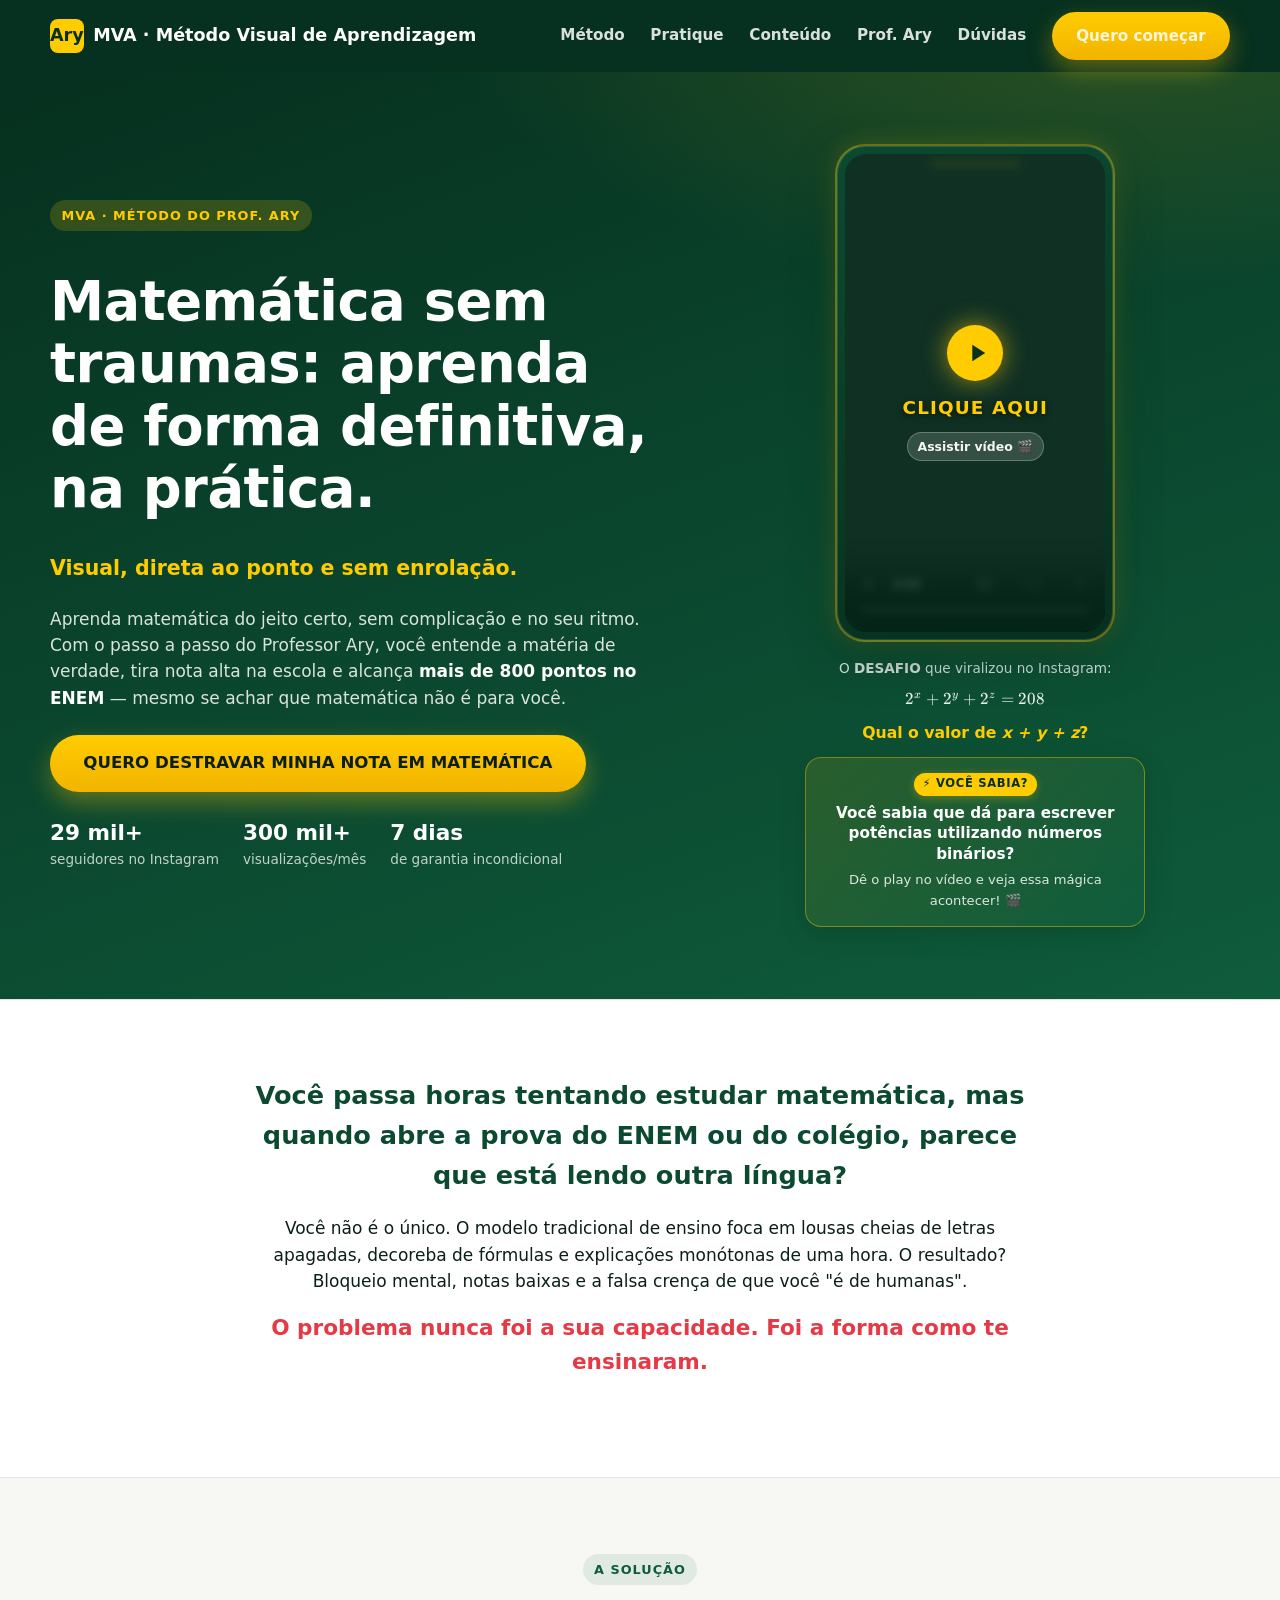
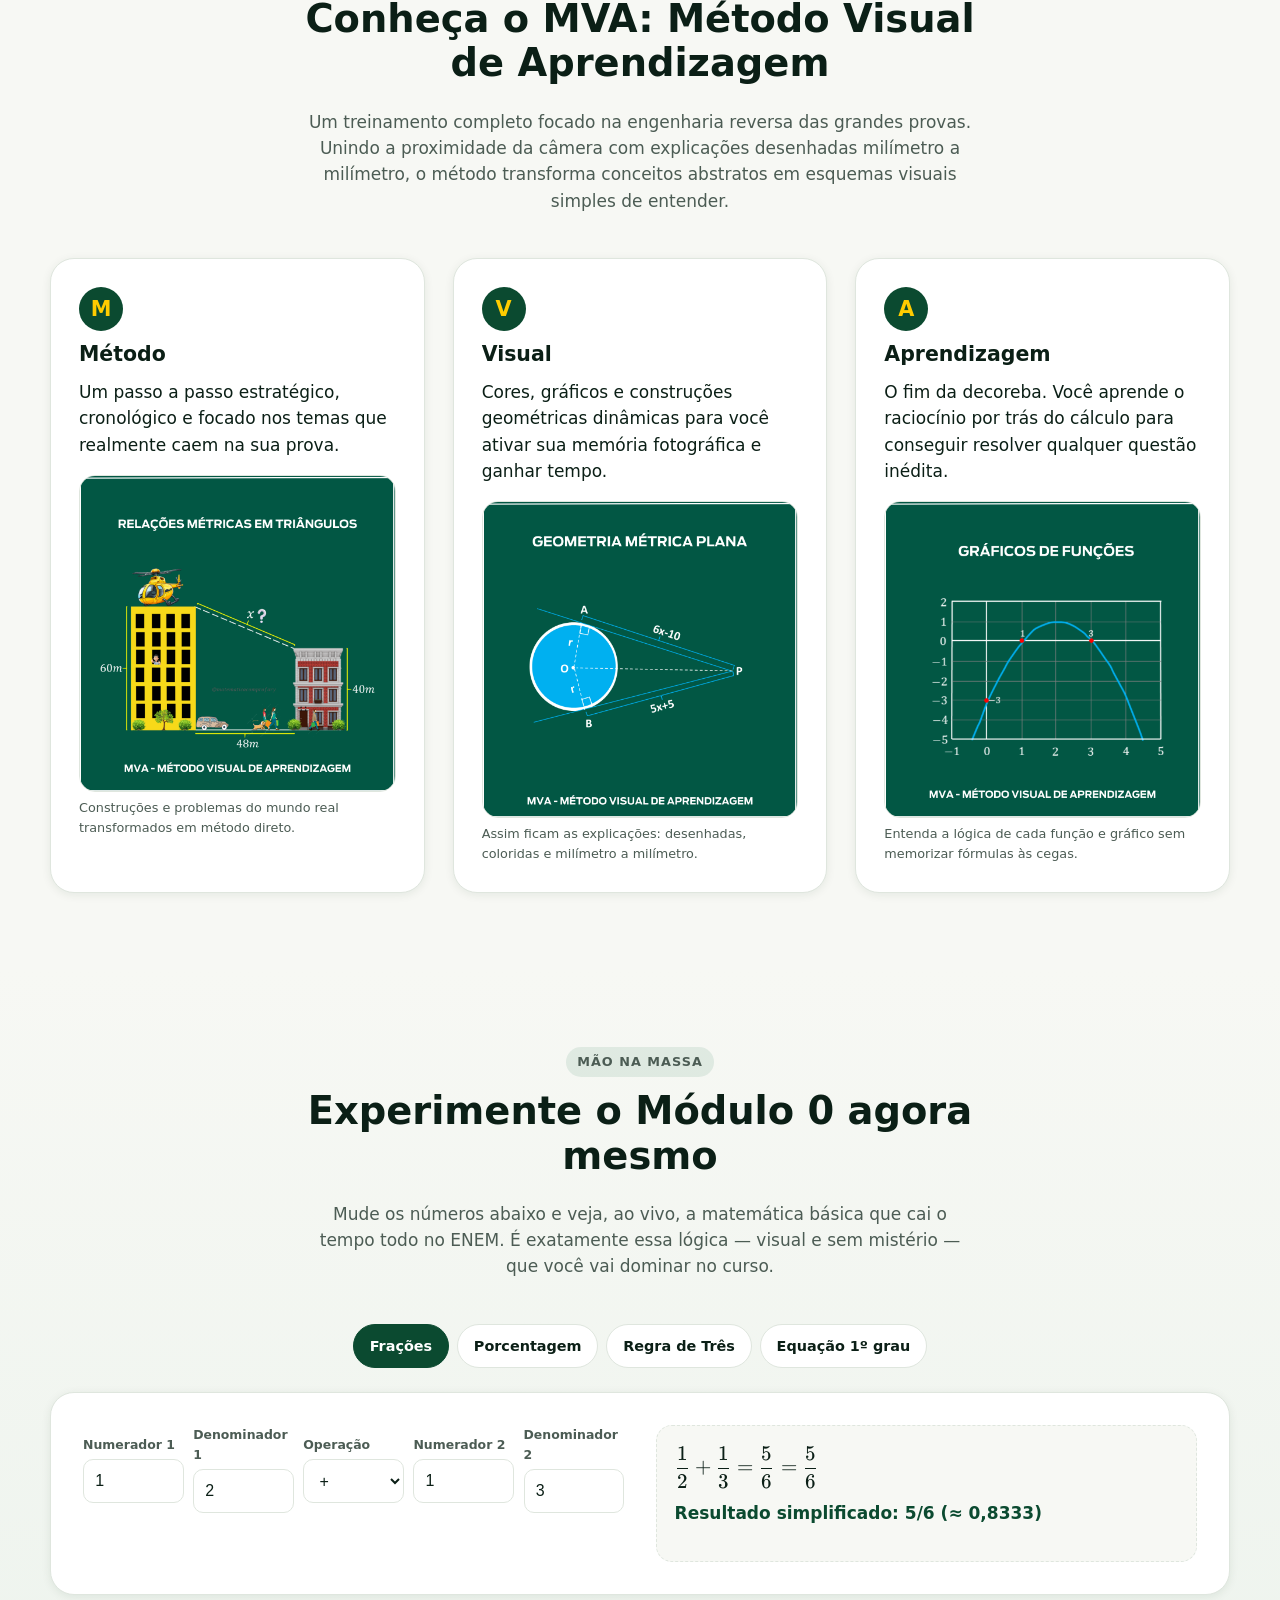
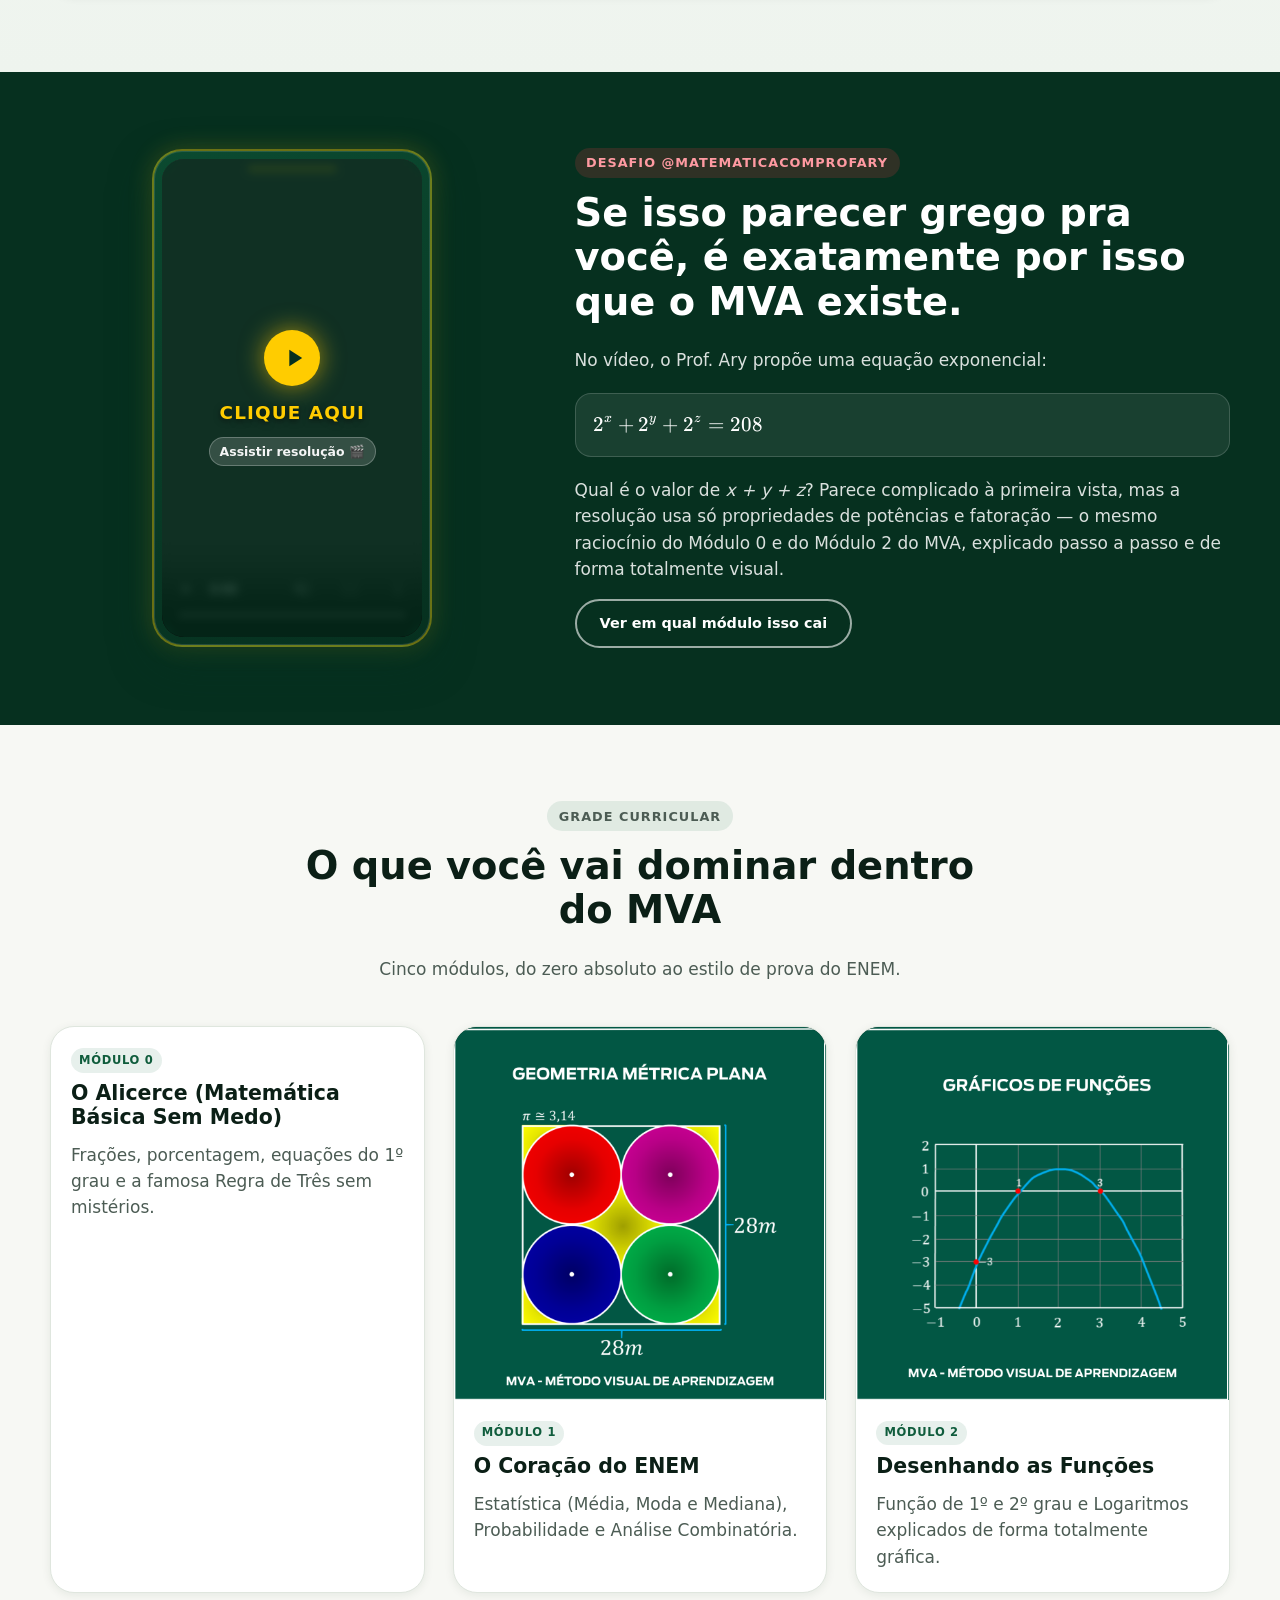
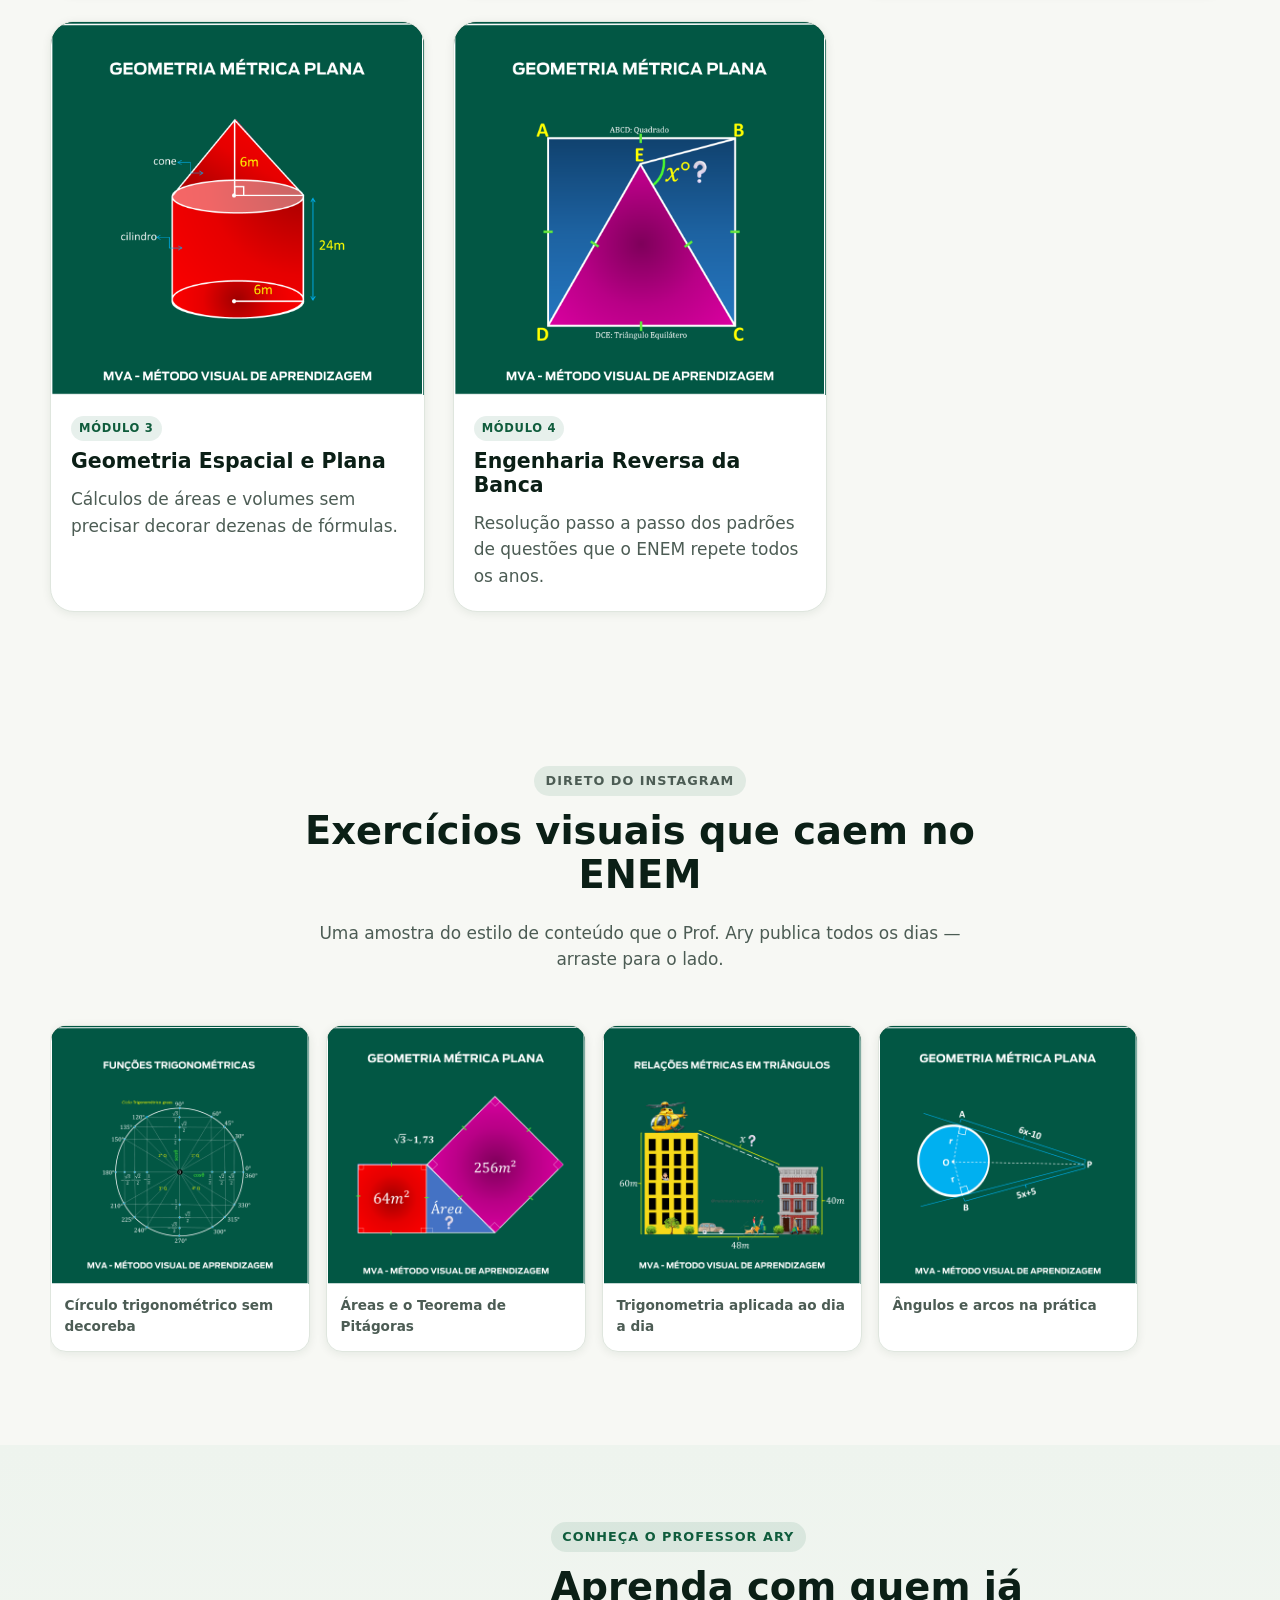
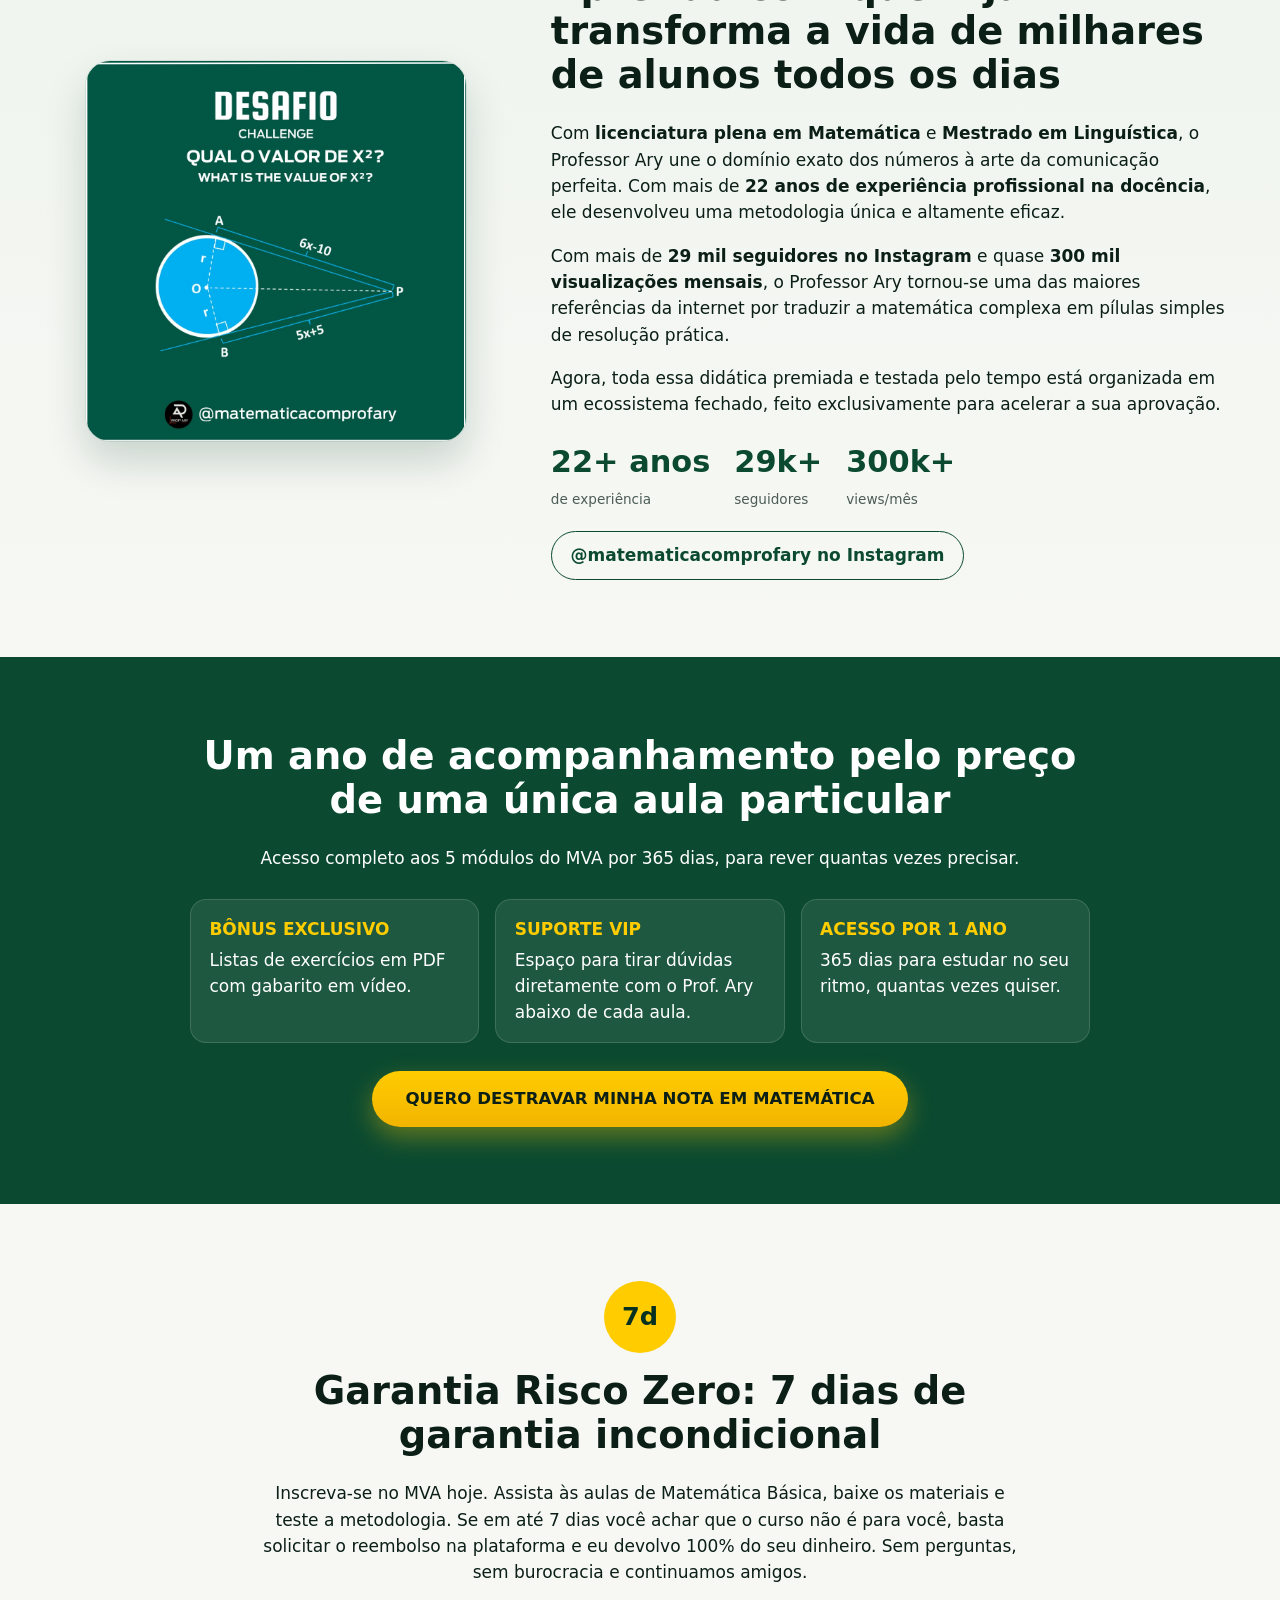
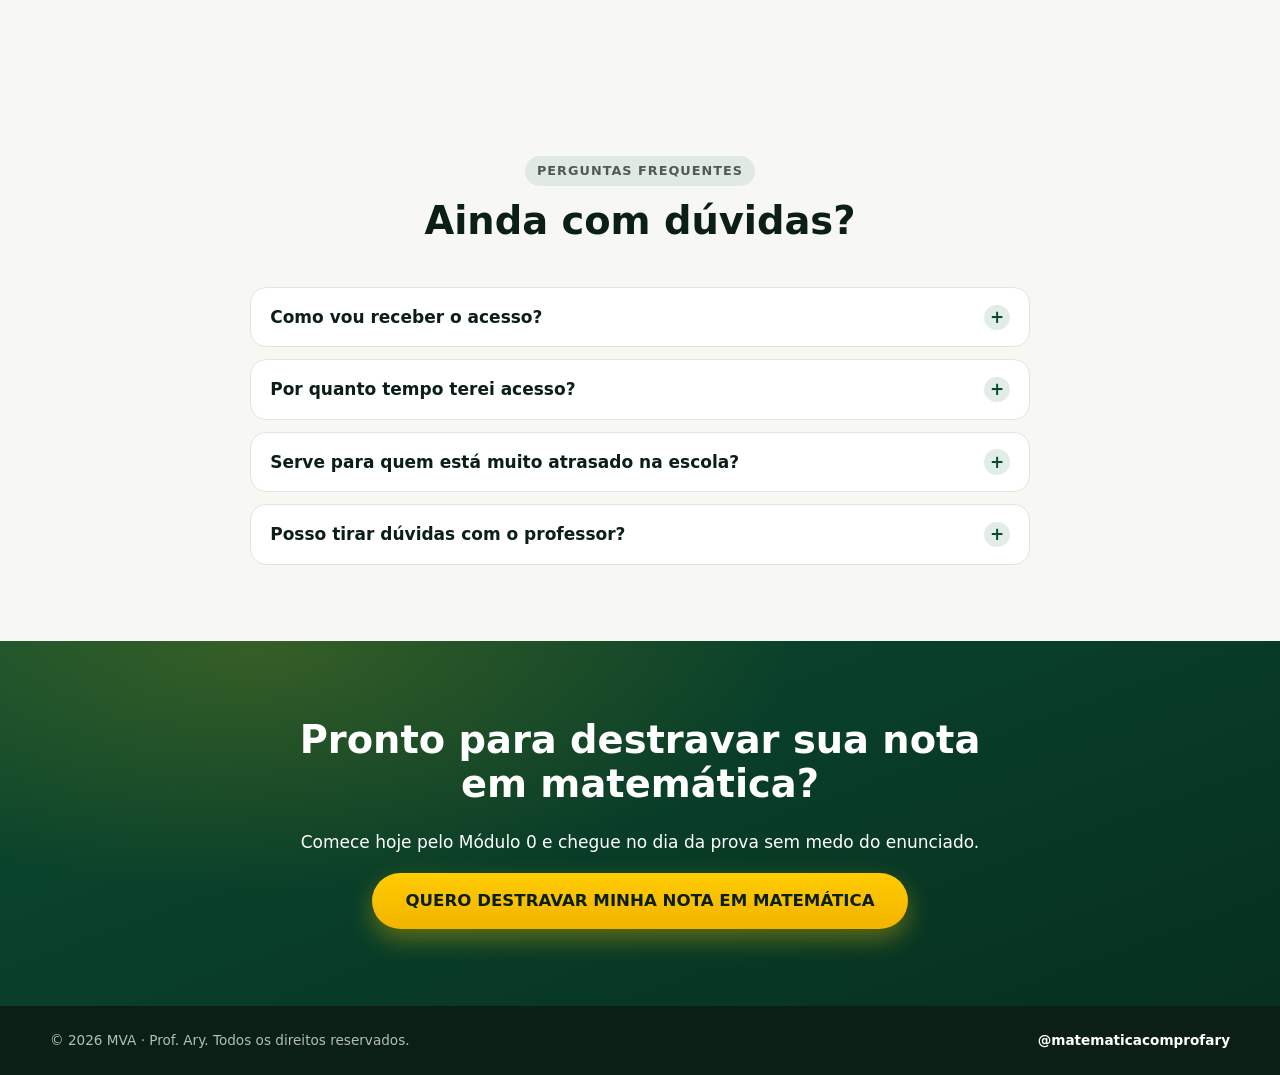
==== commit 7e765b47: "feat: atualiza apresentacao e foto do Prof. Ary na landing page" ====
--- a/index.html
+++ b/index.html
@@ -65,6 +65,13 @@
             <source src="assets/video/topo.mp4" type="video/mp4" />
             Seu navegador não suporta vídeo HTML5.
           </video>
+          <button class="phone-play-btn" type="button" aria-label="Assistir vídeo de apresentação">
+            <span class="play-badge" aria-hidden="true">
+              <svg viewBox="0 0 24 24" fill="currentColor"><path d="M8 5v14l11-7z"/></svg>
+            </span>
+            <span class="play-title">CLIQUE AQUI</span>
+            <span class="play-sub">Assistir vídeo 🎬</span>
+          </button>
         </div>
         <div class="hero-media-caption">
           <p class="challenge-title">O <strong>DESAFIO</strong> que viralizou no Instagram:</p>
@@ -281,6 +288,13 @@
             <source src="assets/video/topo.mp4" type="video/mp4" />
             Seu navegador não suporta vídeo HTML5.
           </video>
+          <button class="phone-play-btn" type="button" aria-label="Assistir vídeo do desafio">
+            <span class="play-badge" aria-hidden="true">
+              <svg viewBox="0 0 24 24" fill="currentColor"><path d="M8 5v14l11-7z"/></svg>
+            </span>
+            <span class="play-title">CLIQUE AQUI</span>
+            <span class="play-sub">Assistir resolução 🎬</span>
+          </button>
         </div>
       </div>
       <div class="challenge-copy">
@@ -391,16 +405,18 @@
   <section class="about" id="prof-ary">
     <div class="container">
       <div class="about-media">
-        <img src="assets/img/prof-ary-retrato.jpeg" alt="Ilustração do Professor Ary sorrindo, de óculos escuros, escrevendo fórmulas matemáticas em uma lousa verde" loading="lazy" width="500" height="500" />
+        <img src="assets/img/prof-ary-retrato.jpeg" alt="Foto do Professor Ary sorrindo de óculos escuros em seu ambiente de trabalho" loading="lazy" width="500" height="500" />
       </div>
       <div class="about-copy">
-        <p class="eyebrow" style="color:var(--green-700); background:rgba(20,107,71,.1);">Quem é o Prof. Ary</p>
-        <h2>Aprenda com quem já ajuda milhares de alunos todos os dias</h2>
-        <p>Com mais de <strong>29 mil seguidores</strong> no Instagram e quase <strong>300 mil visualizações mensais</strong>, o Professor Ary se tornou referência na internet por traduzir a matemática complexa em pílulas simples de resolução prática. Agora, toda essa didática está organizada em um ecossistema fechado para acelerar a sua aprovação.</p>
+        <p class="eyebrow" style="color:var(--green-700); background:rgba(20,107,71,.1);">Conheça o Professor Ary</p>
+        <h2>Aprenda com quem já transforma a vida de milhares de alunos todos os dias</h2>
+        <p>Com <strong>licenciatura plena em Matemática</strong> e <strong>Mestrado em Linguística</strong>, o Professor Ary une o domínio exato dos números à arte da comunicação perfeita. Com mais de <strong>22 anos de experiência profissional na docência</strong>, ele desenvolveu uma metodologia única e altamente eficaz.</p>
+        <p>Com mais de <strong>29 mil seguidores no Instagram</strong> e quase <strong>300 mil visualizações mensais</strong>, o Professor Ary tornou-se uma das maiores referências da internet por traduzir a matemática complexa em pílulas simples de resolução prática.</p>
+        <p>Agora, toda essa didática premiada e testada pelo tempo está organizada em um ecossistema fechado, feito exclusivamente para acelerar a sua aprovação.</p>
         <ul class="about-stats">
+          <li><strong>22+ anos</strong><span>de experiência</span></li>
           <li><strong>29k+</strong><span>seguidores</span></li>
           <li><strong>300k+</strong><span>views/mês</span></li>
-          <li><strong>5</strong><span>módulos completos</span></li>
         </ul>
         <a class="ig-link" href="https://www.instagram.com/matematicacomprofary/" target="_blank" rel="noopener noreferrer">@matematicacomprofary no Instagram</a>
       </div>
--- a/styles.css
+++ b/styles.css
@@ -411,6 +411,83 @@
   background: rgba(255, 204, 0, 0.45);
   z-index: 2;
 }
+.phone-play-btn {
+  position: absolute;
+  inset: 8px;
+  border-radius: 22px;
+  background: rgba(6, 48, 31, 0.75);
+  backdrop-filter: blur(4px);
+  -webkit-backdrop-filter: blur(4px);
+  border: none;
+  color: #fff;
+  display: flex;
+  flex-direction: column;
+  align-items: center;
+  justify-content: center;
+  gap: 0.6rem;
+  cursor: pointer;
+  z-index: 10;
+  padding: 1rem;
+  transition: opacity 0.3s ease, visibility 0.3s ease, background-color 0.2s ease;
+}
+.phone-play-btn:hover {
+  background: rgba(6, 48, 31, 0.88);
+}
+.phone-play-btn.is-hidden {
+  opacity: 0;
+  visibility: hidden;
+  pointer-events: none;
+}
+.phone-play-btn .play-badge {
+  display: inline-flex;
+  align-items: center;
+  justify-content: center;
+  width: 56px;
+  height: 56px;
+  border-radius: 50%;
+  background: var(--gold-500);
+  color: var(--green-900);
+  box-shadow: 0 0 24px rgba(255, 204, 0, 0.6);
+  animation: pulse-glow 2s infinite;
+  transition: transform 0.2s ease;
+}
+.phone-play-btn:hover .play-badge {
+  transform: scale(1.08);
+}
+.phone-play-btn .play-badge svg {
+  width: 28px;
+  height: 28px;
+  margin-left: 3px;
+}
+.phone-play-btn .play-title {
+  font-size: 1.15rem;
+  font-weight: 900;
+  letter-spacing: 0.06em;
+  color: var(--gold-500);
+  text-transform: uppercase;
+  text-shadow: 0 2px 6px rgba(0, 0, 0, 0.6);
+  margin-top: 0.2rem;
+}
+.phone-play-btn .play-sub {
+  font-size: 0.78rem;
+  font-weight: 600;
+  color: rgba(255, 255, 255, 0.95);
+  background: rgba(255, 255, 255, 0.15);
+  padding: 0.3em 0.8em;
+  border-radius: 999px;
+  border: 1px solid rgba(255, 255, 255, 0.25);
+}
+@keyframes pulse-glow {
+  0% {
+    box-shadow: 0 0 0 0 rgba(255, 204, 0, 0.7);
+  }
+  70% {
+    box-shadow: 0 0 0 14px rgba(255, 204, 0, 0);
+  }
+  100% {
+    box-shadow: 0 0 0 0 rgba(255, 204, 0, 0);
+  }
+}
 .hero-media-caption {
   text-align: center;
   font-size: 0.88rem;
@@ -815,9 +892,13 @@
 }
 .about-media img {
   border-radius: var(--radius-lg);
-  box-shadow: var(--shadow-md);
+  box-shadow: 0 20px 40px rgba(6, 48, 31, 0.18), 0 0 0 1px rgba(20, 107, 71, 0.1);
   margin-inline: auto;
-  max-width: 340px;
+  max-width: 380px;
+  width: 100%;
+  aspect-ratio: 1 / 1;
+  object-fit: cover;
+  object-position: center top;
 }
 .about-stats {
   display: flex;
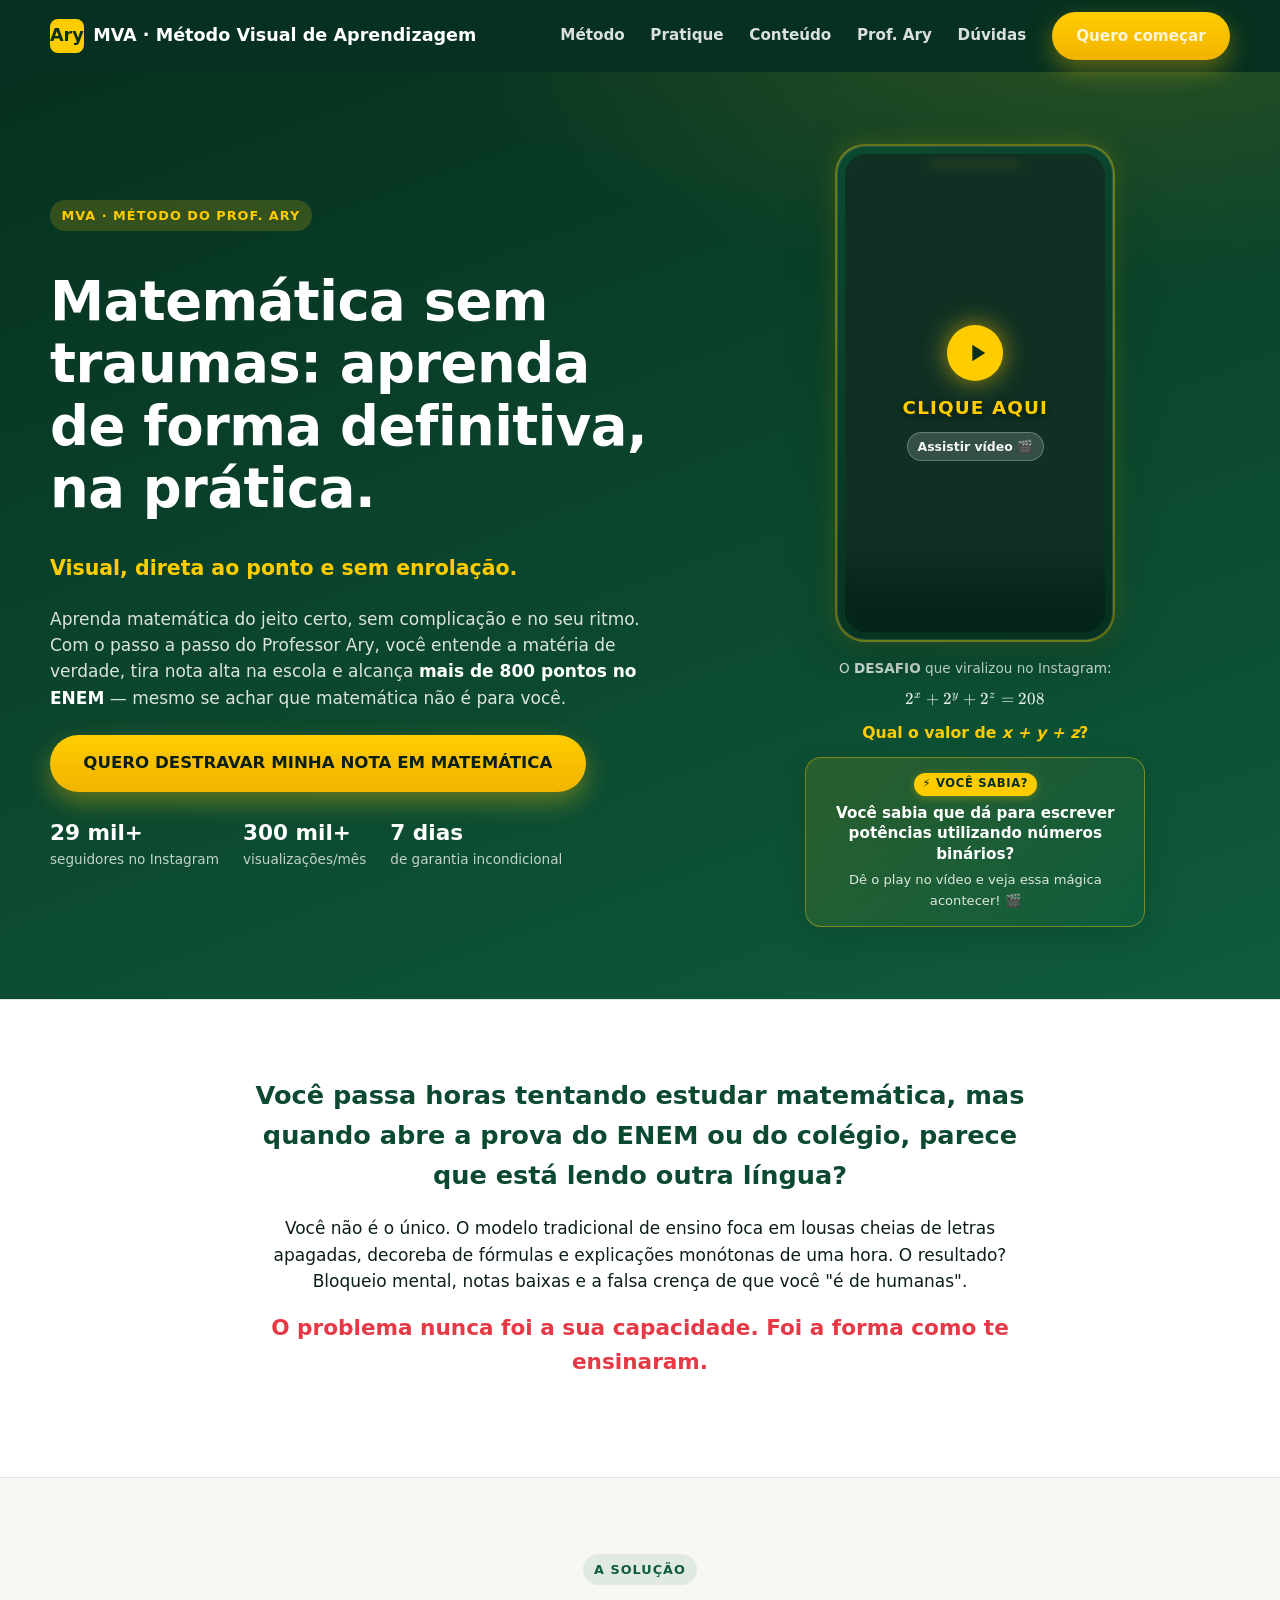
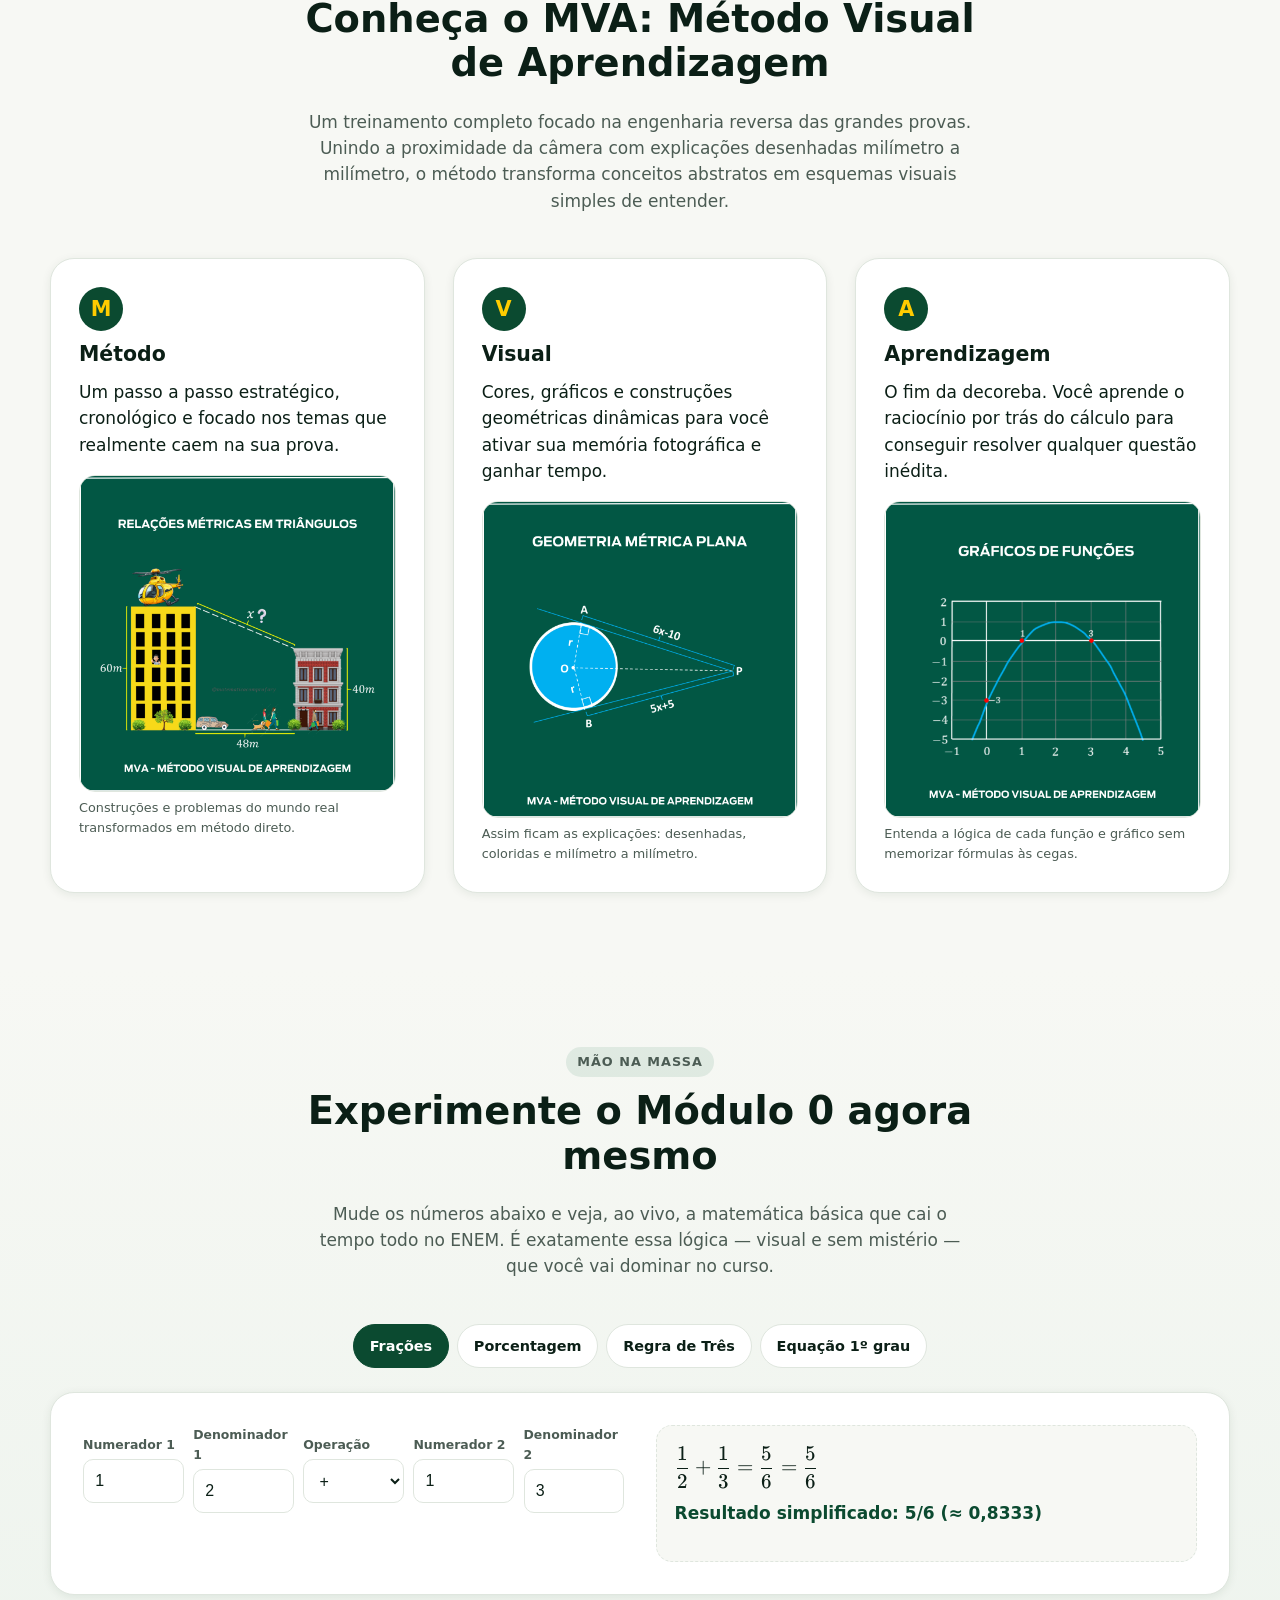
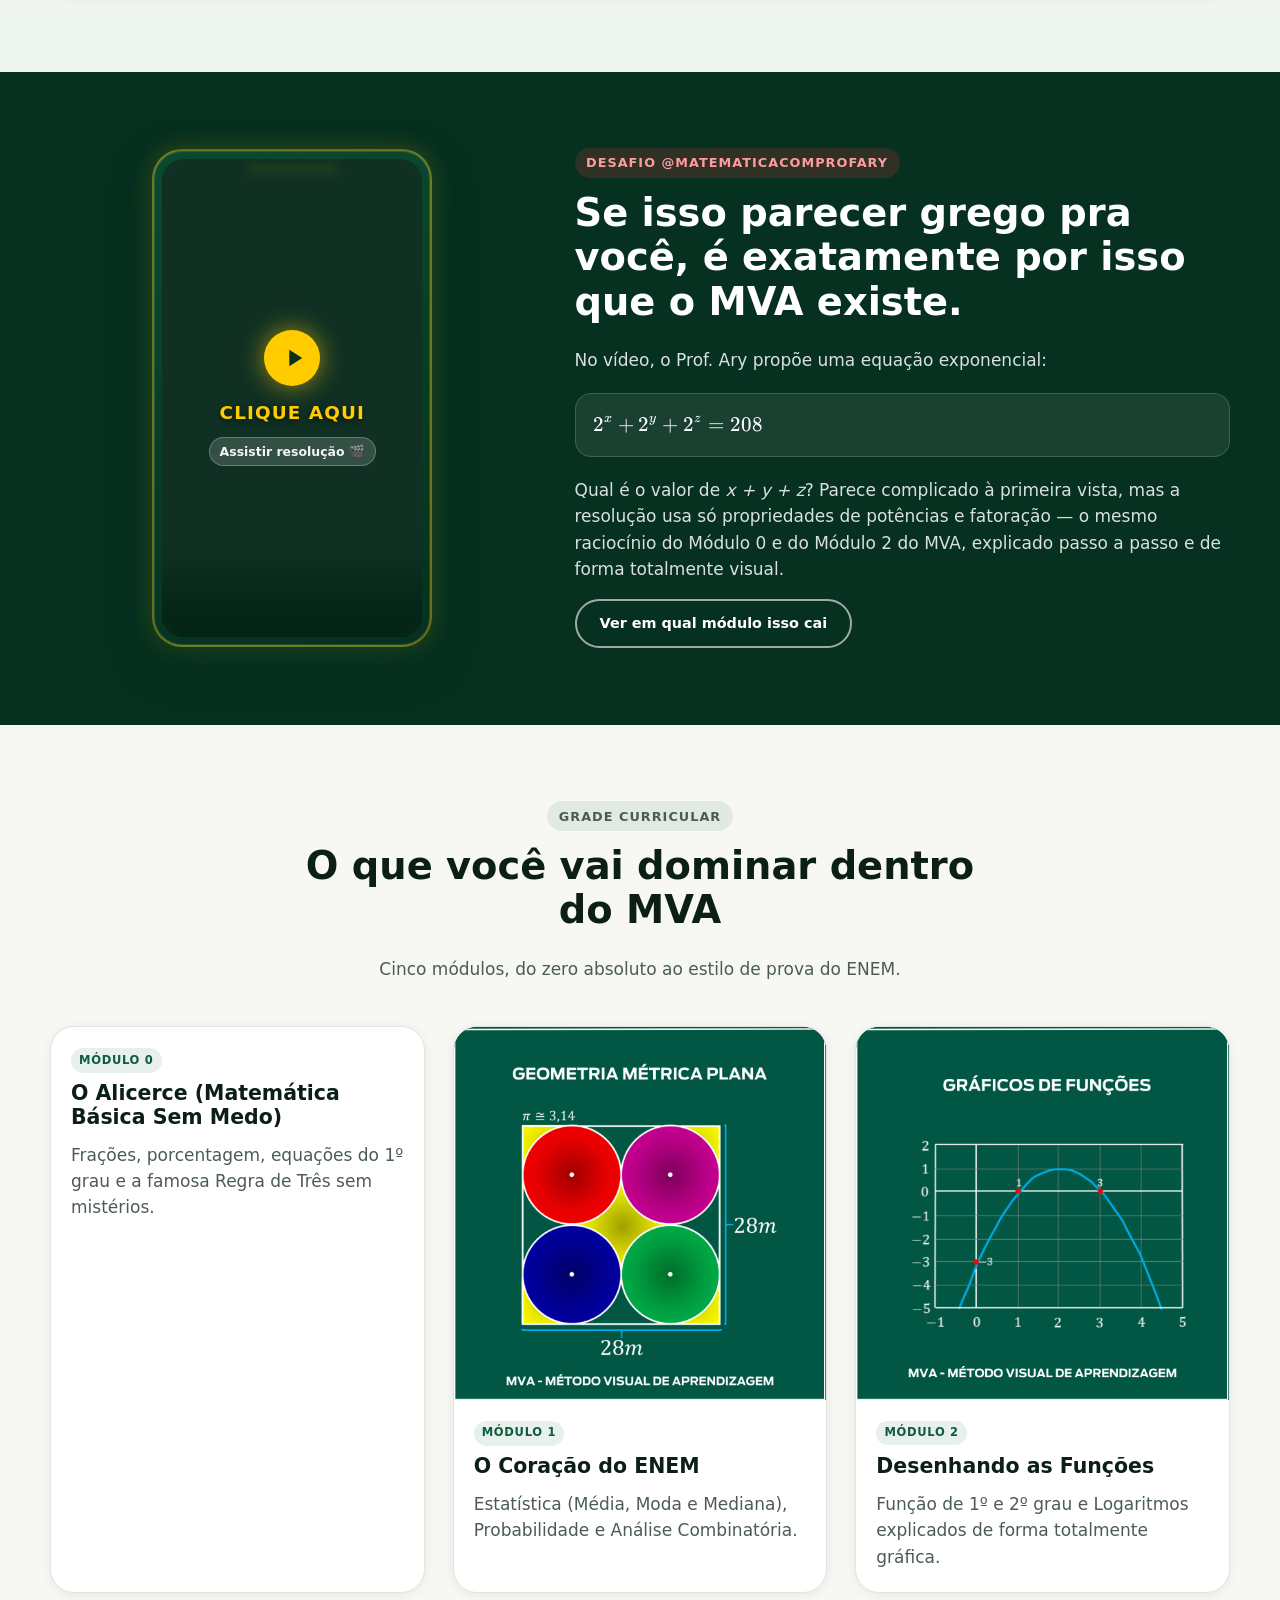
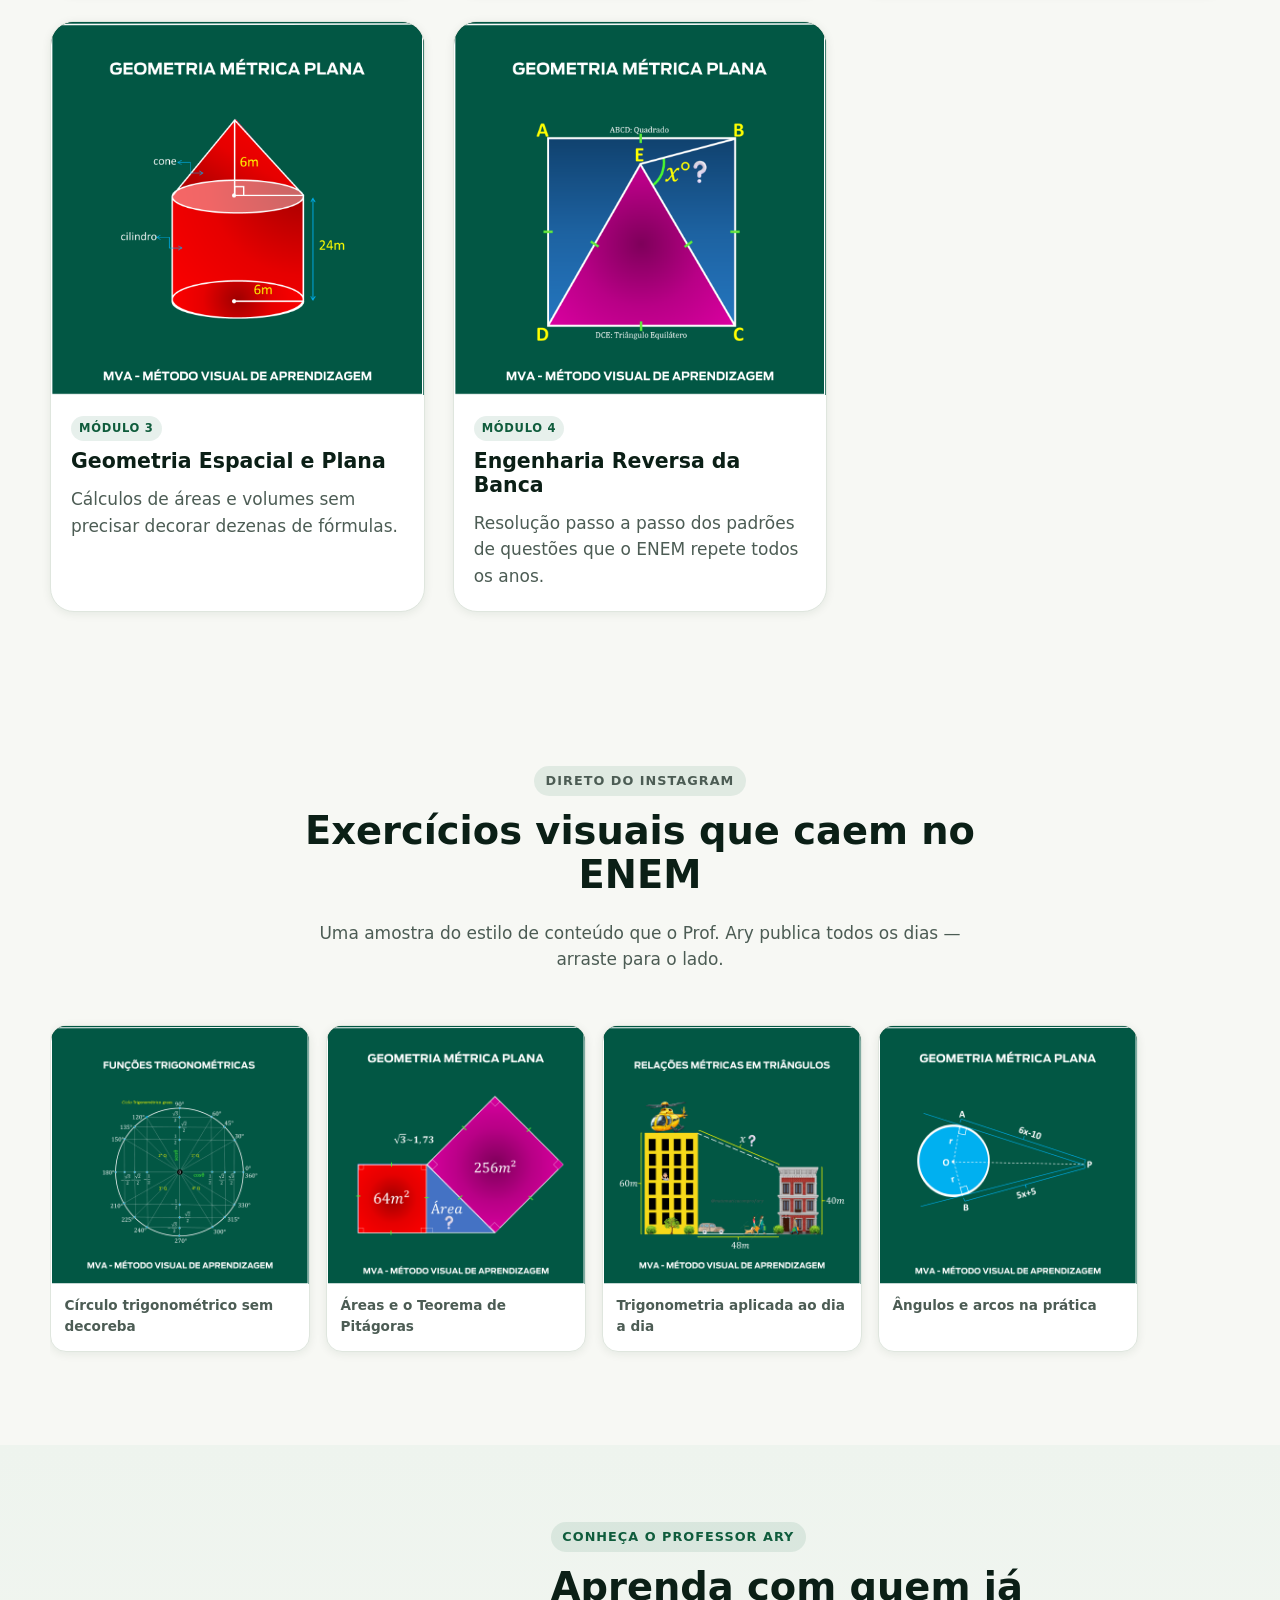
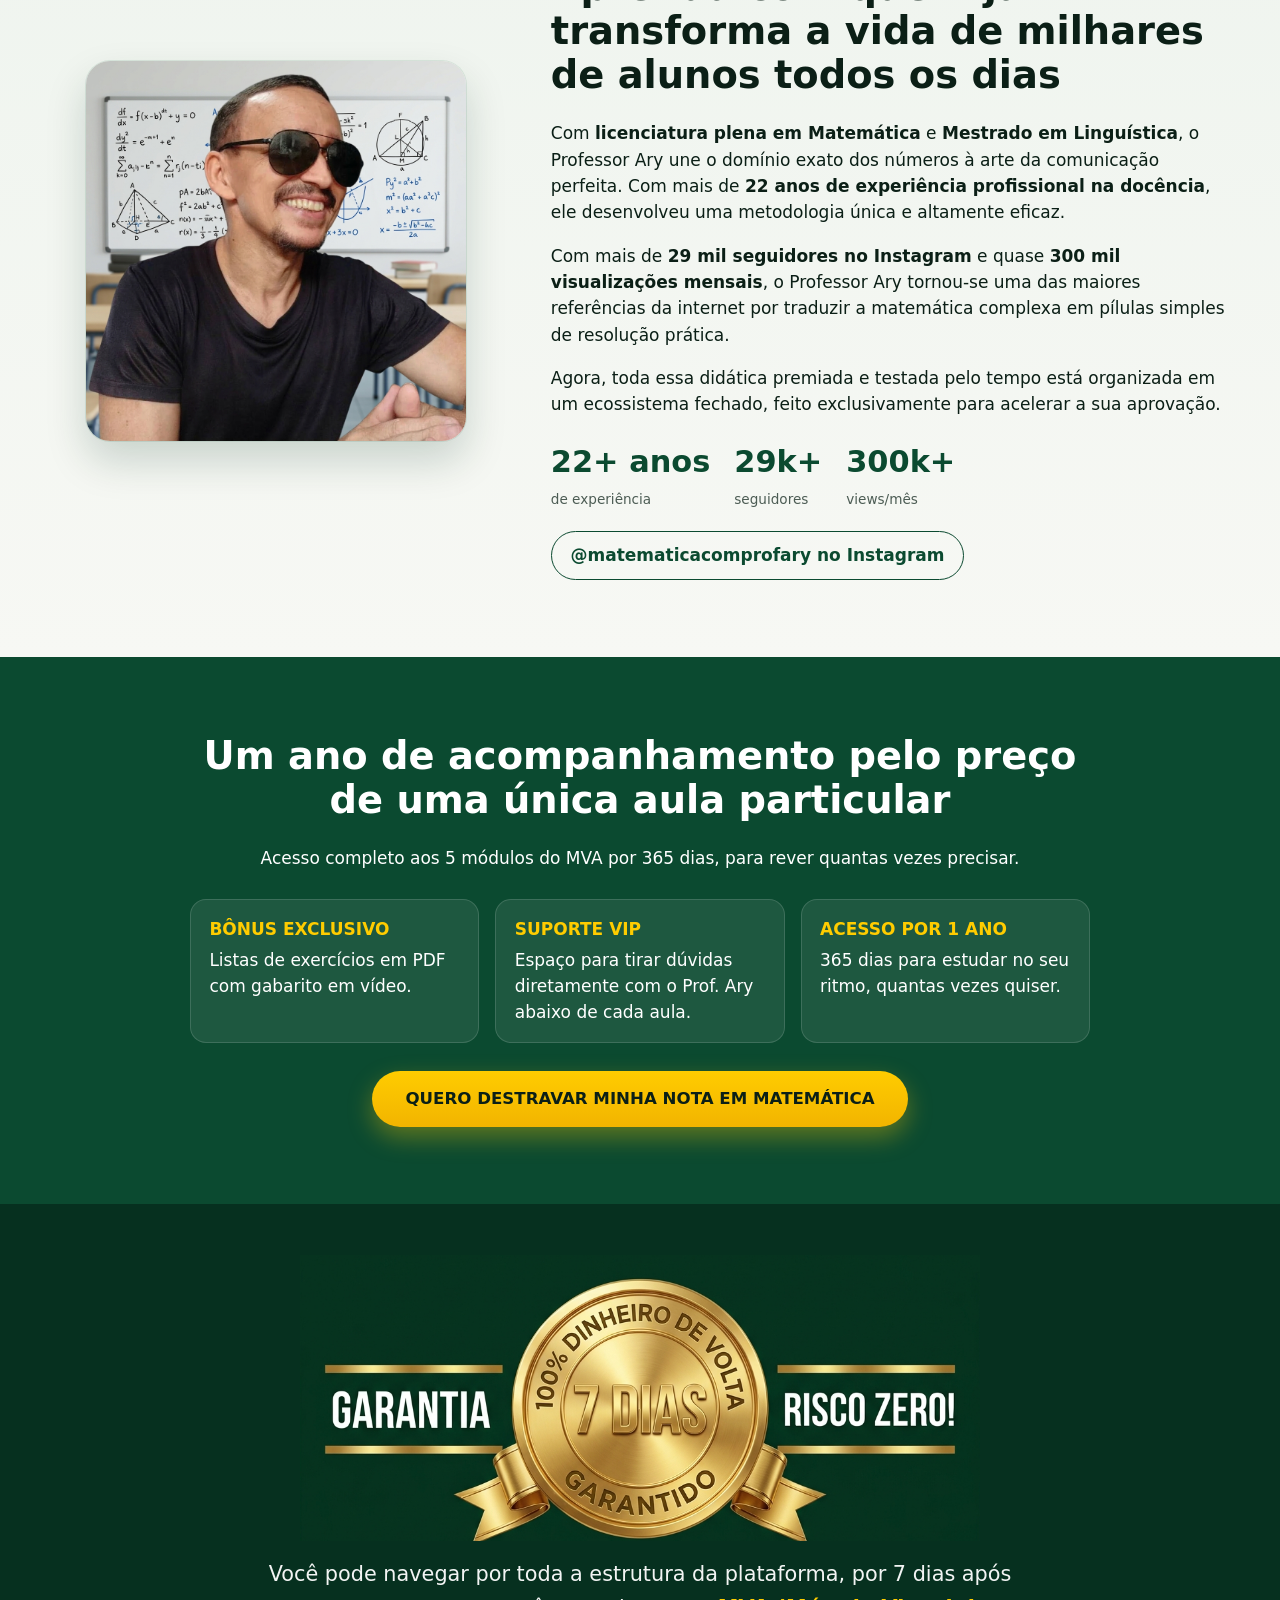
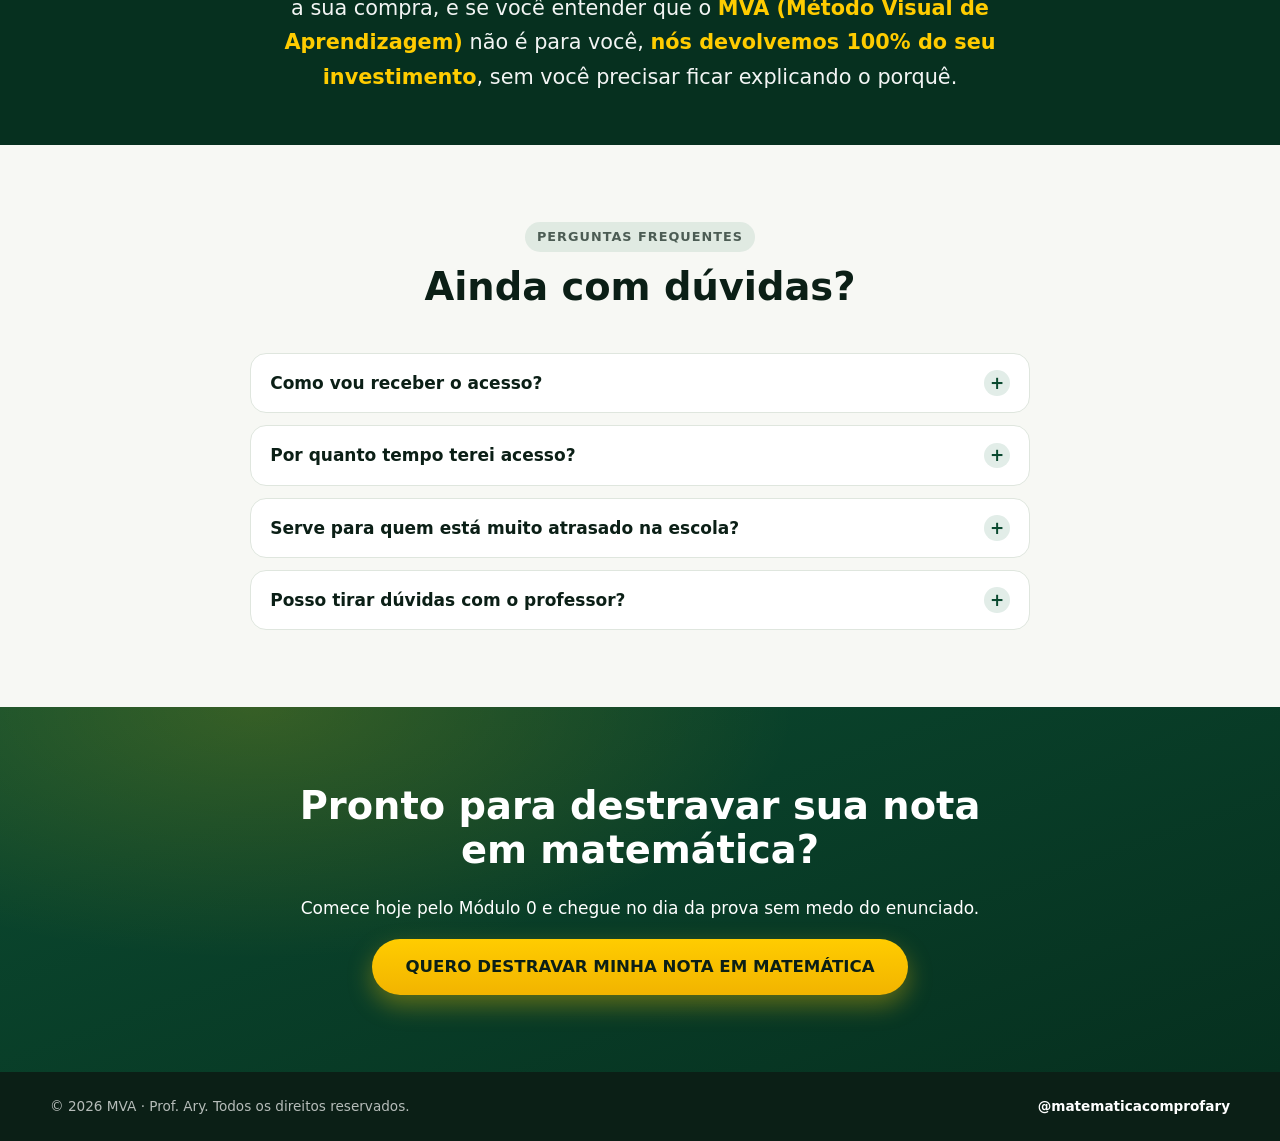
==== commit 3b5ea747: "feat: atualiza foto de perfil em sala de aula e ajusta selo e texto de garantia do MVA" ====
--- a/index.html
+++ b/index.html
@@ -405,7 +405,7 @@
   <section class="about" id="prof-ary">
     <div class="container">
       <div class="about-media">
-        <img src="assets/img/prof-ary-retrato.jpeg" alt="Foto do Professor Ary sorrindo de óculos escuros em seu ambiente de trabalho" loading="lazy" width="500" height="500" />
+        <img src="assets/img/prof-ary-retrato.png" alt="Foto do Professor Ary sorrindo de óculos escuros em sala de aula com quadro branco e fórmulas matemáticas ao fundo" loading="lazy" width="500" height="500" />
       </div>
       <div class="about-copy">
         <p class="eyebrow" style="color:var(--green-700); background:rgba(20,107,71,.1);">Conheça o Professor Ary</p>
@@ -440,9 +440,14 @@
   <!-- GARANTIA -->
   <section class="guarantee" id="garantia">
     <div class="container">
-      <span class="guarantee-badge" aria-hidden="true">7d</span>
-      <h2>Garantia Risco Zero: 7 dias de garantia incondicional</h2>
-      <p>Inscreva-se no MVA hoje. Assista às aulas de Matemática Básica, baixe os materiais e teste a metodologia. Se em até 7 dias você achar que o curso não é para você, basta solicitar o reembolso na plataforma e eu devolvo 100% do seu dinheiro. Sem perguntas, sem burocracia e continuamos amigos.</p>
+      <div class="guarantee-banner-wrapper">
+        <img src="assets/img/garantia-7-dias.png" alt="Selo de Garantia Risco Zero - 7 Dias Garantido, 100% Dinheiro de Volta" class="guarantee-banner-img" loading="lazy" width="800" height="400" />
+      </div>
+      <div class="guarantee-content">
+        <p class="guarantee-text">
+          Você pode navegar por toda a estrutura da plataforma, por 7 dias após a sua compra, e se você entender que o <strong>MVA (Método Visual de Aprendizagem)</strong> não é para você, <strong>nós devolvemos 100% do seu investimento</strong>, sem você precisar ficar explicando o porquê.
+        </p>
+      </div>
     </div>
   </section>
 
--- a/styles.css
+++ b/styles.css
@@ -967,22 +967,39 @@
 }
 
 /* ---------- Guarantee ---------- */
+.guarantee {
+  background: #06301f;
+  color: var(--paper-2);
+  padding-block: clamp(2.25rem, 4vw, 3.75rem);
+}
 .guarantee .container {
-  max-width: 70ch;
+  max-width: 840px;
   text-align: center;
 }
-.guarantee-badge {
-  display: inline-flex;
-  align-items: center;
+.guarantee-banner-wrapper {
+  margin-bottom: 1rem;
+  display: flex;
   justify-content: center;
-  width: 4.5rem;
-  height: 4.5rem;
-  border-radius: 50%;
-  background: var(--gold-500);
-  color: var(--green-900);
-  font-weight: 900;
-  font-size: 1.6rem;
-  margin-bottom: 1rem;
+}
+.guarantee-banner-img {
+  max-width: 100%;
+  width: 680px;
+  height: auto;
+  border-radius: 0;
+  box-shadow: none;
+  background: transparent;
+  display: block;
+}
+.guarantee-text {
+  font-size: clamp(1.05rem, 1.2vw + 0.85rem, 1.3rem);
+  line-height: 1.65;
+  color: rgba(255, 255, 255, 0.95);
+  margin: 0 auto;
+  max-width: 760px;
+}
+.guarantee-text strong {
+  color: var(--gold-500);
+  font-weight: 700;
 }
 
 /* ---------- FAQ ---------- */
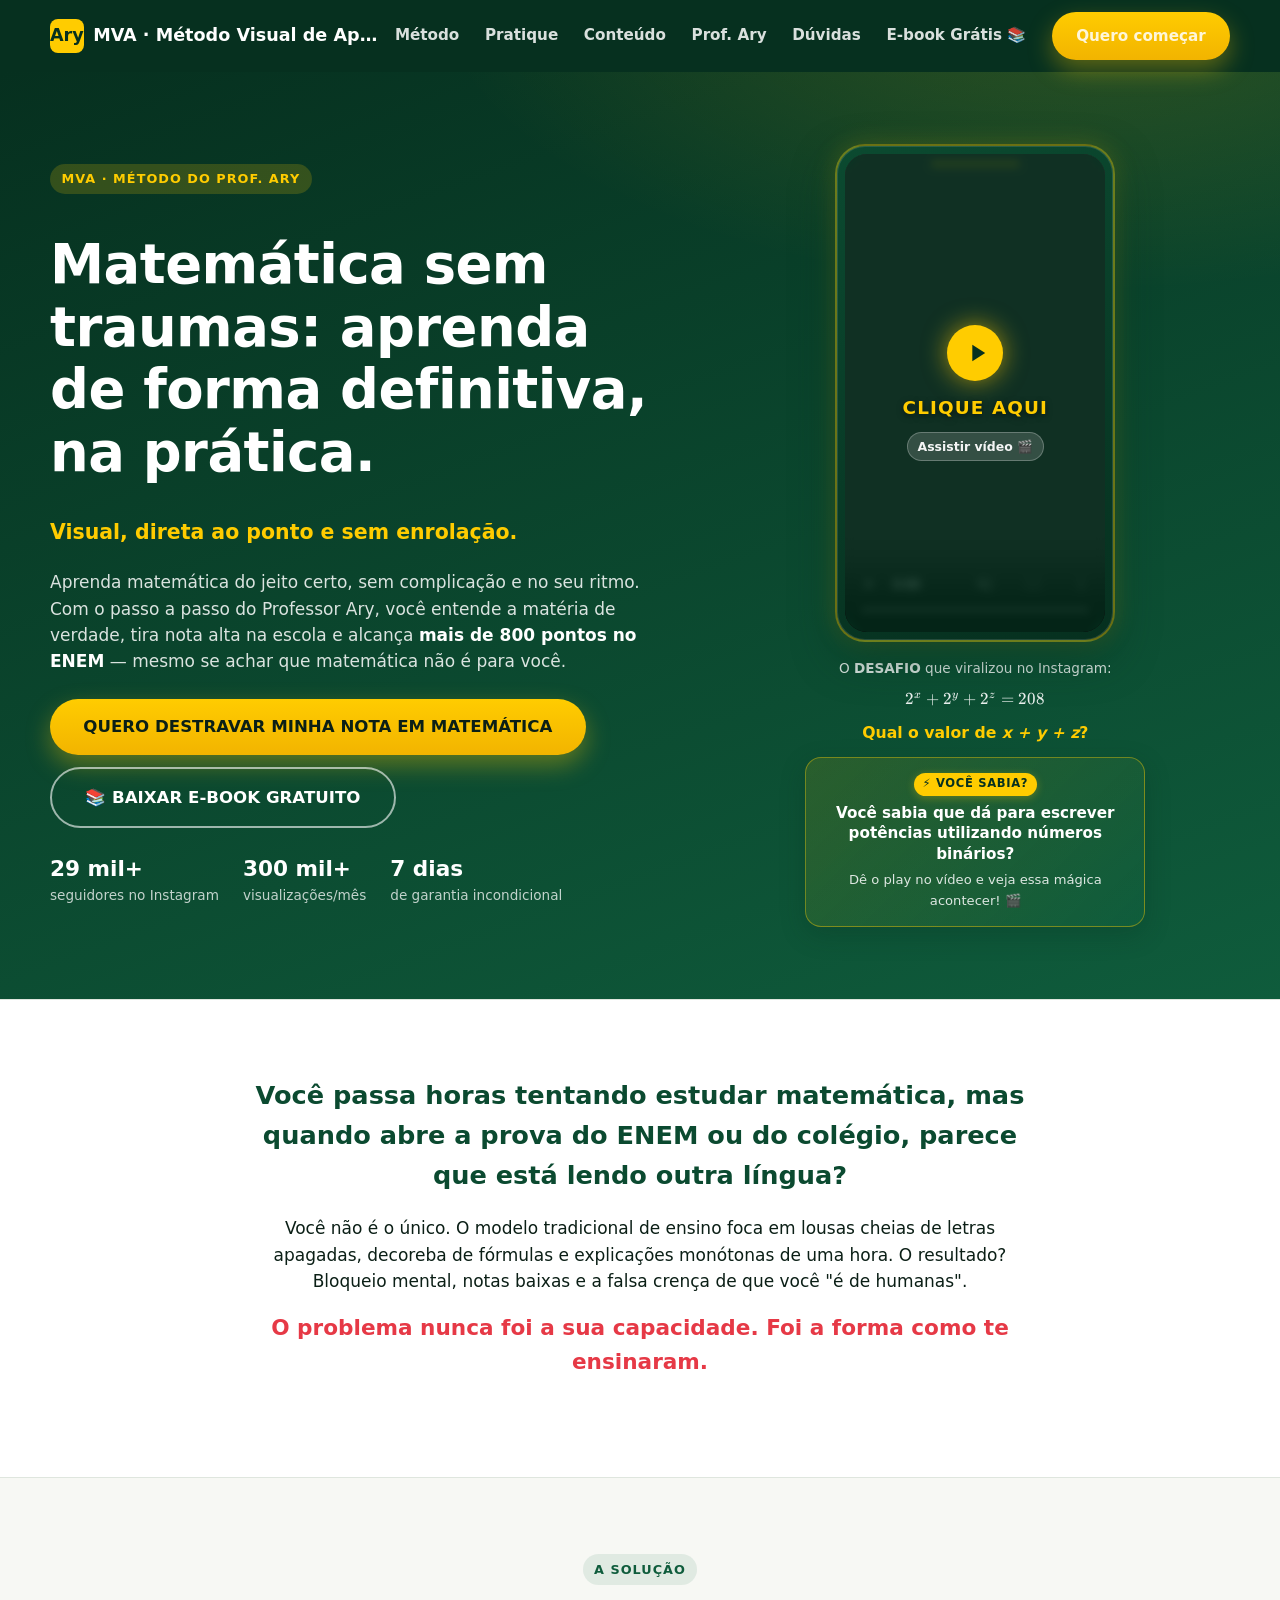
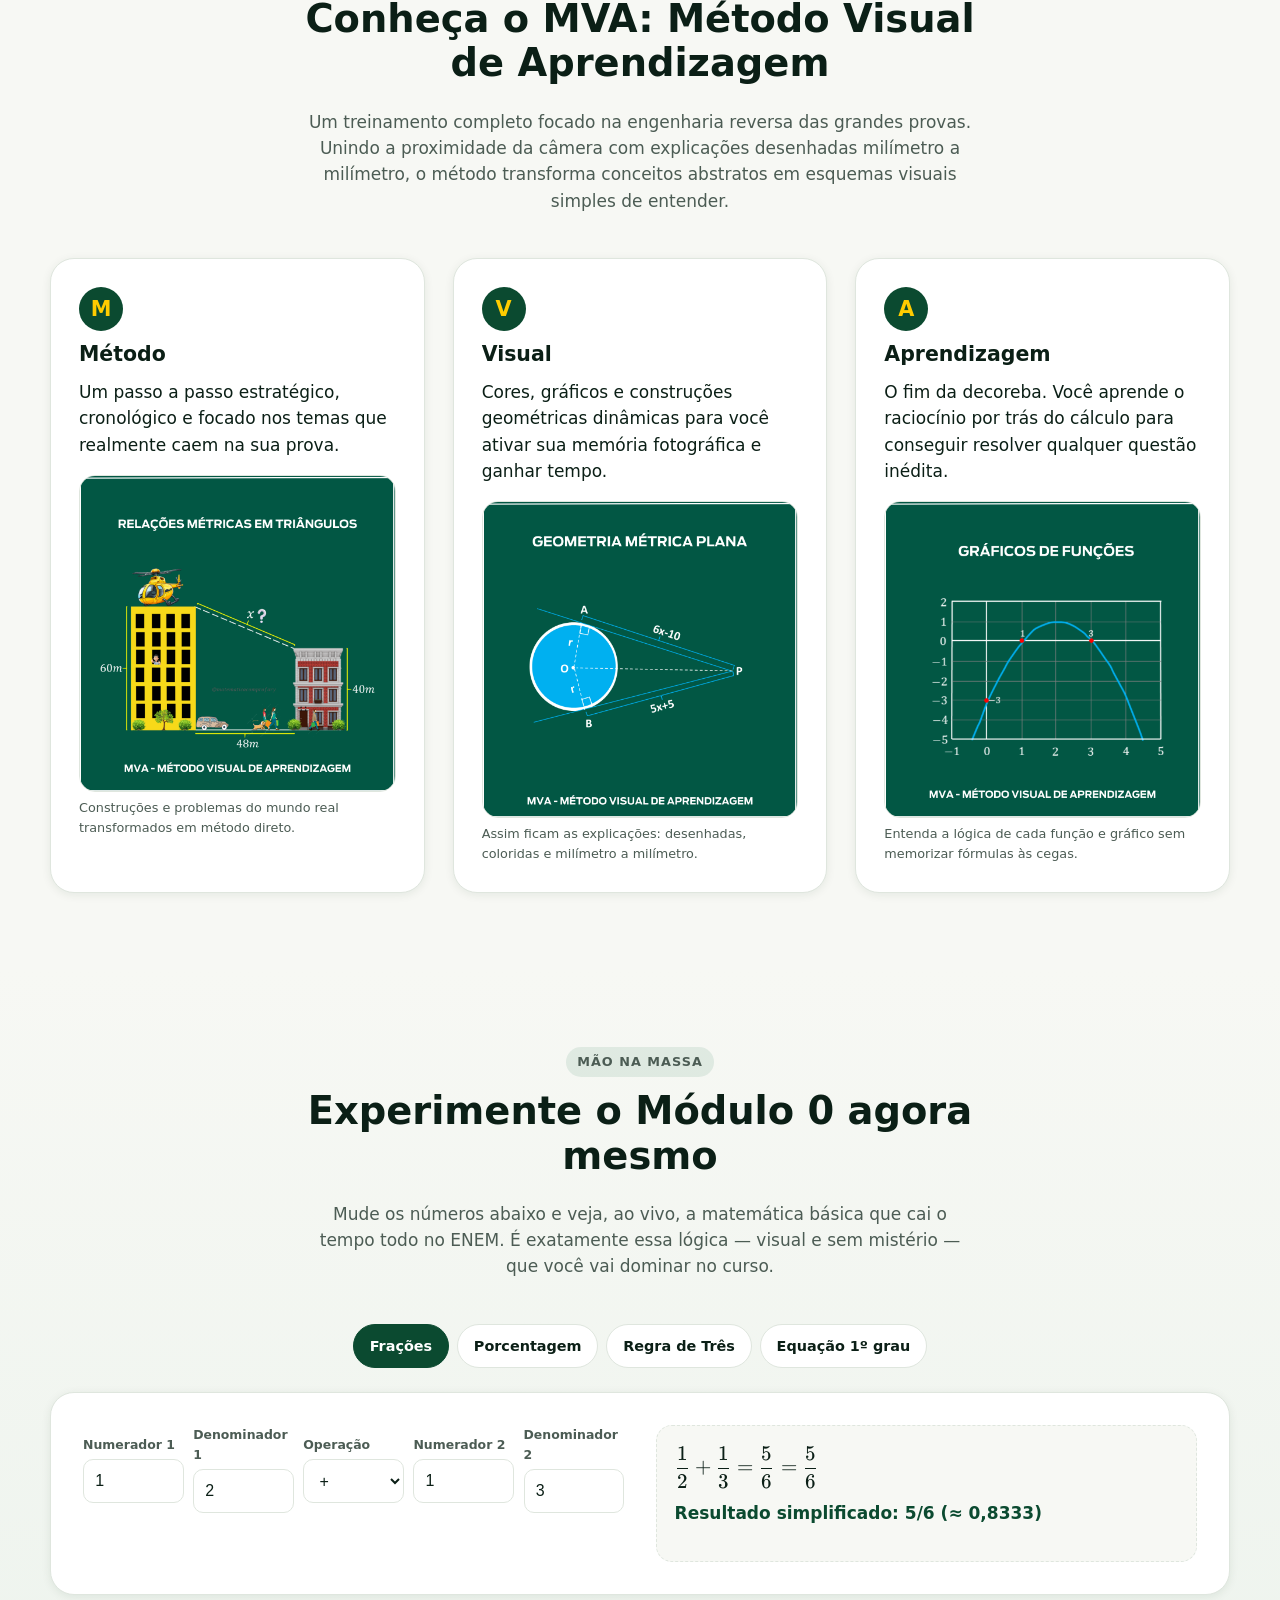
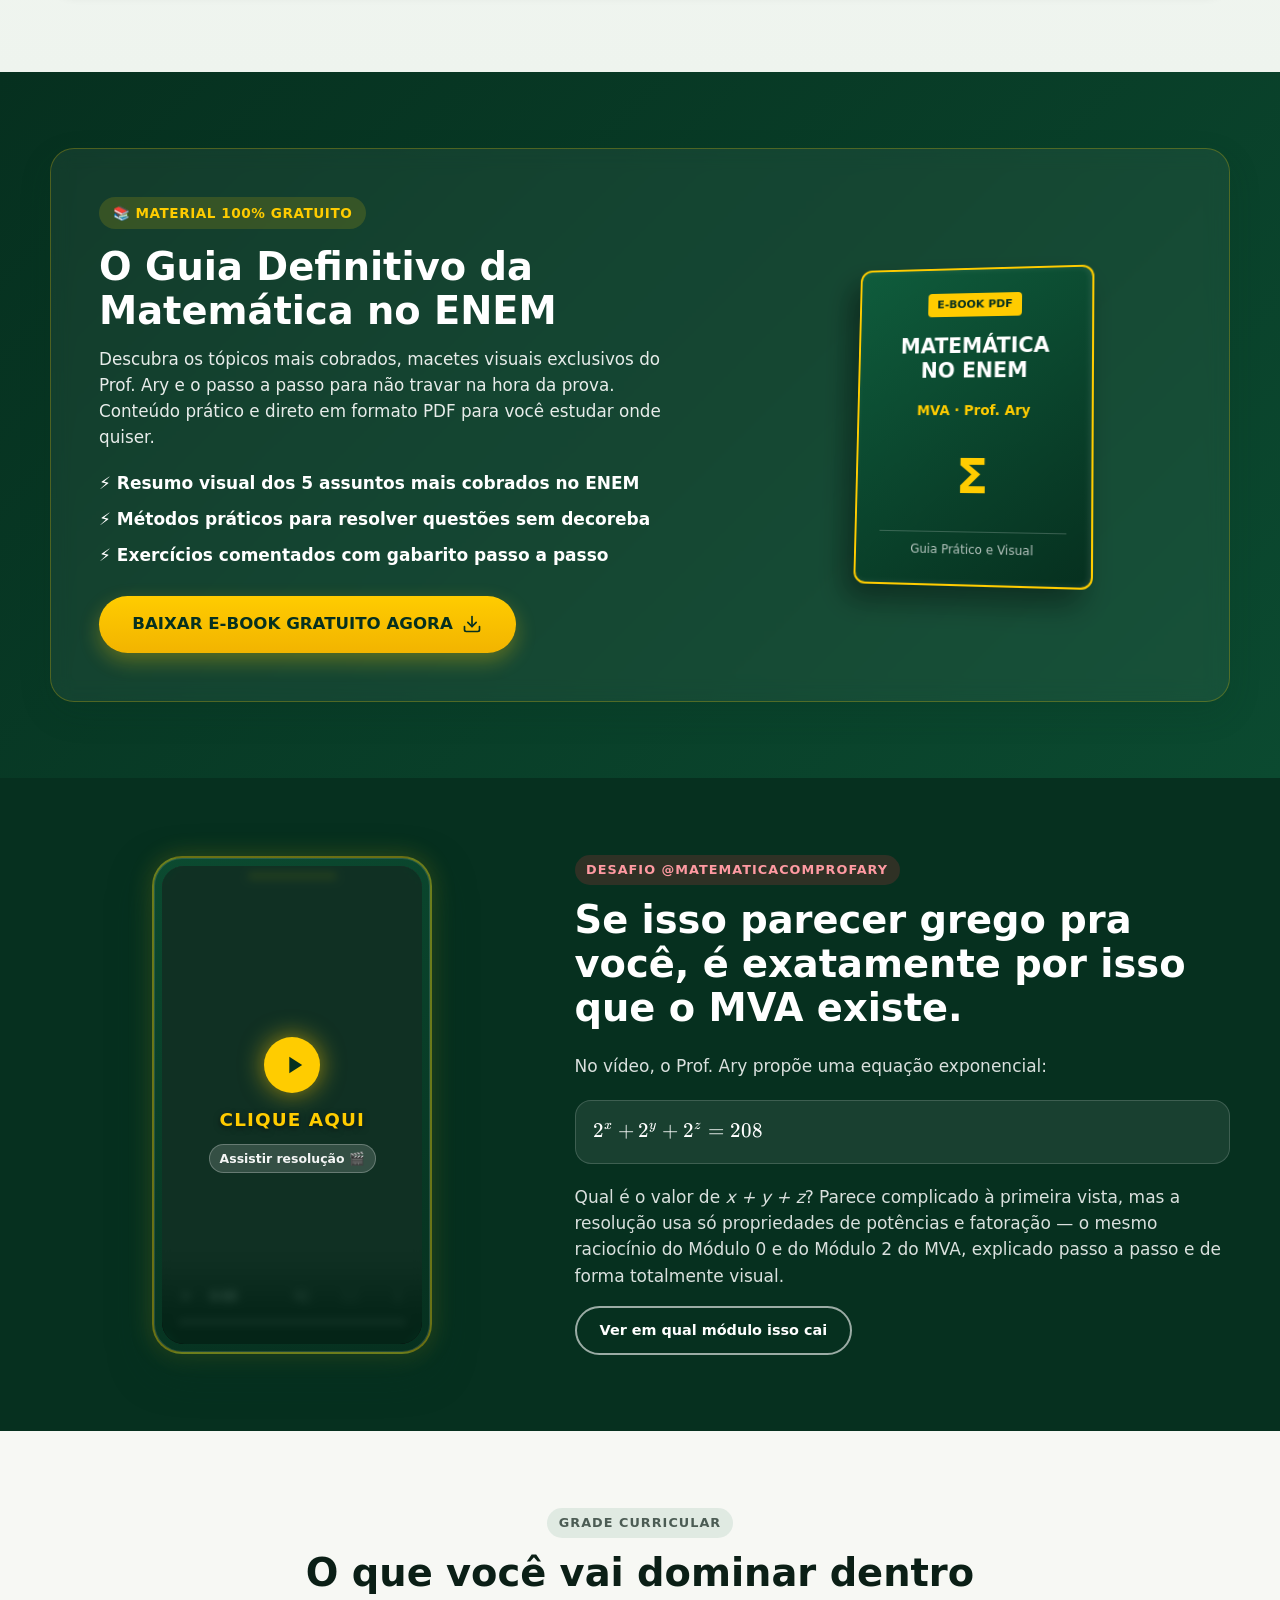
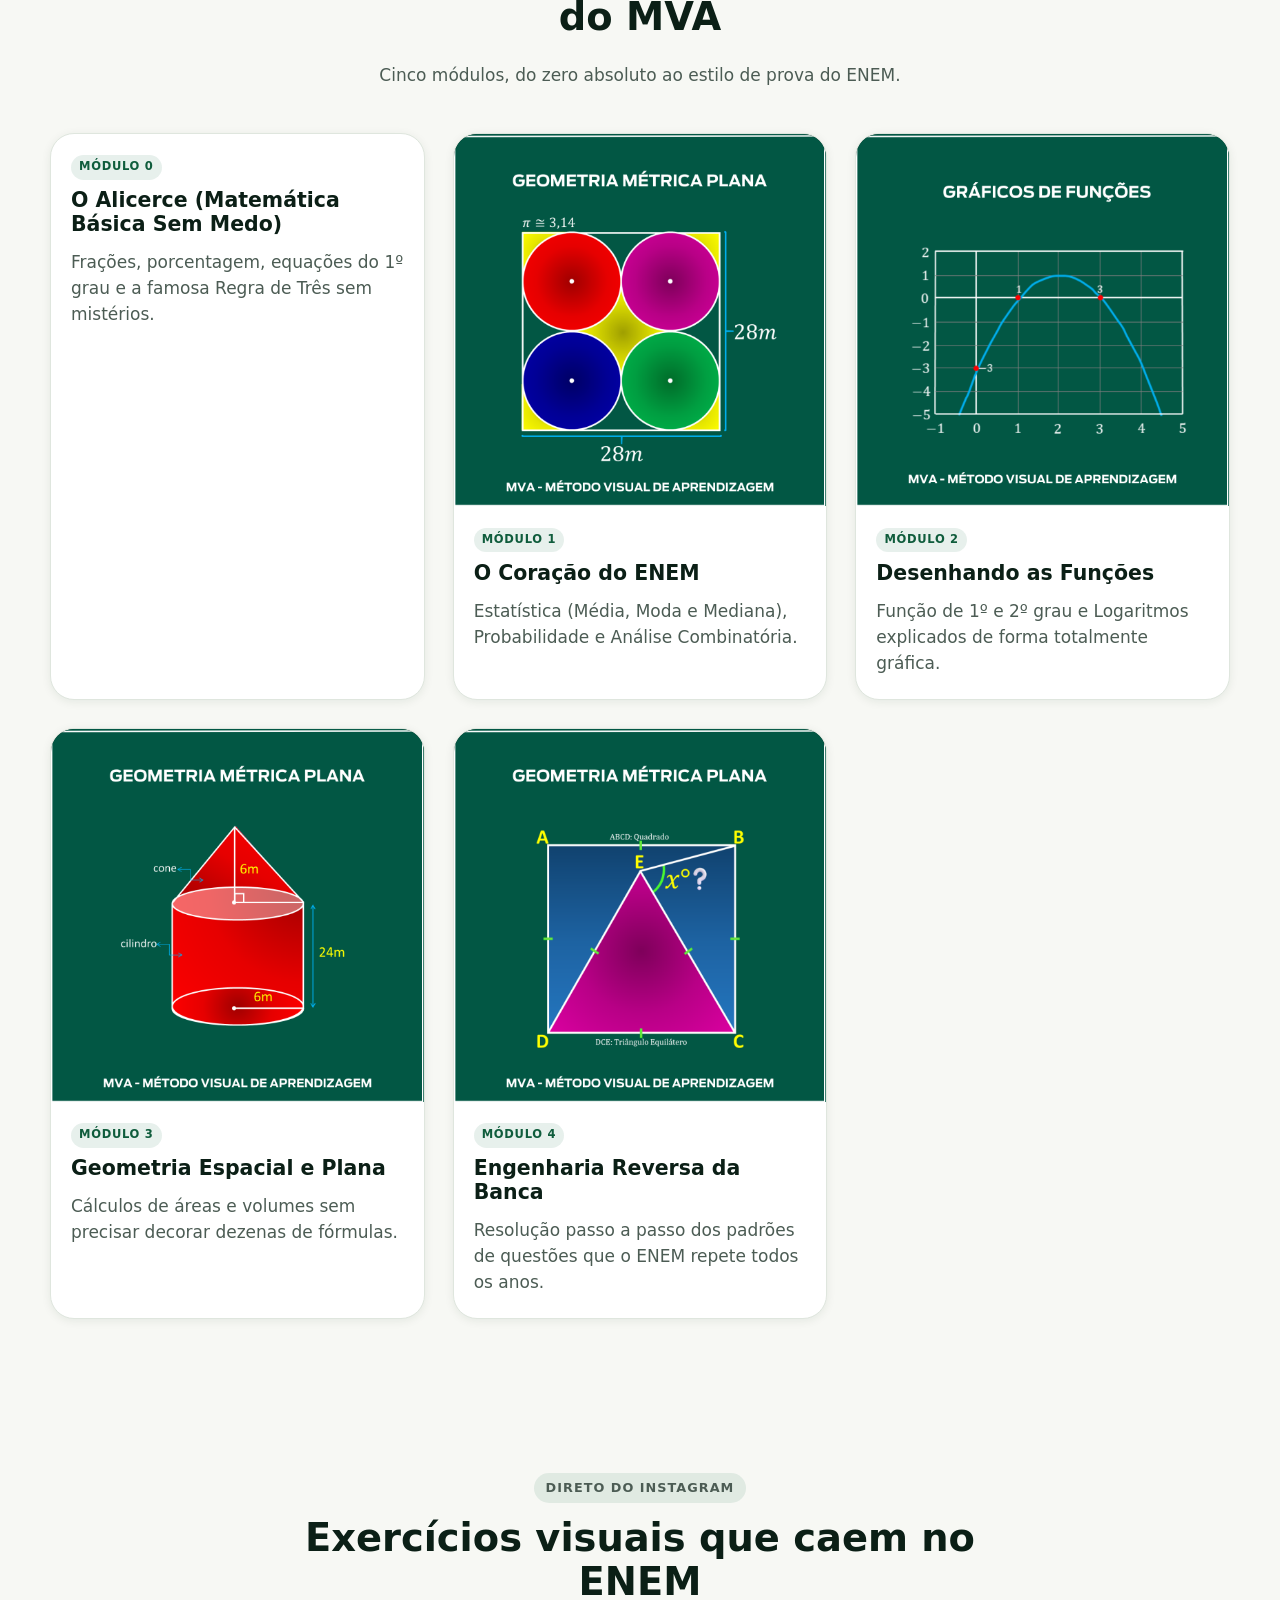
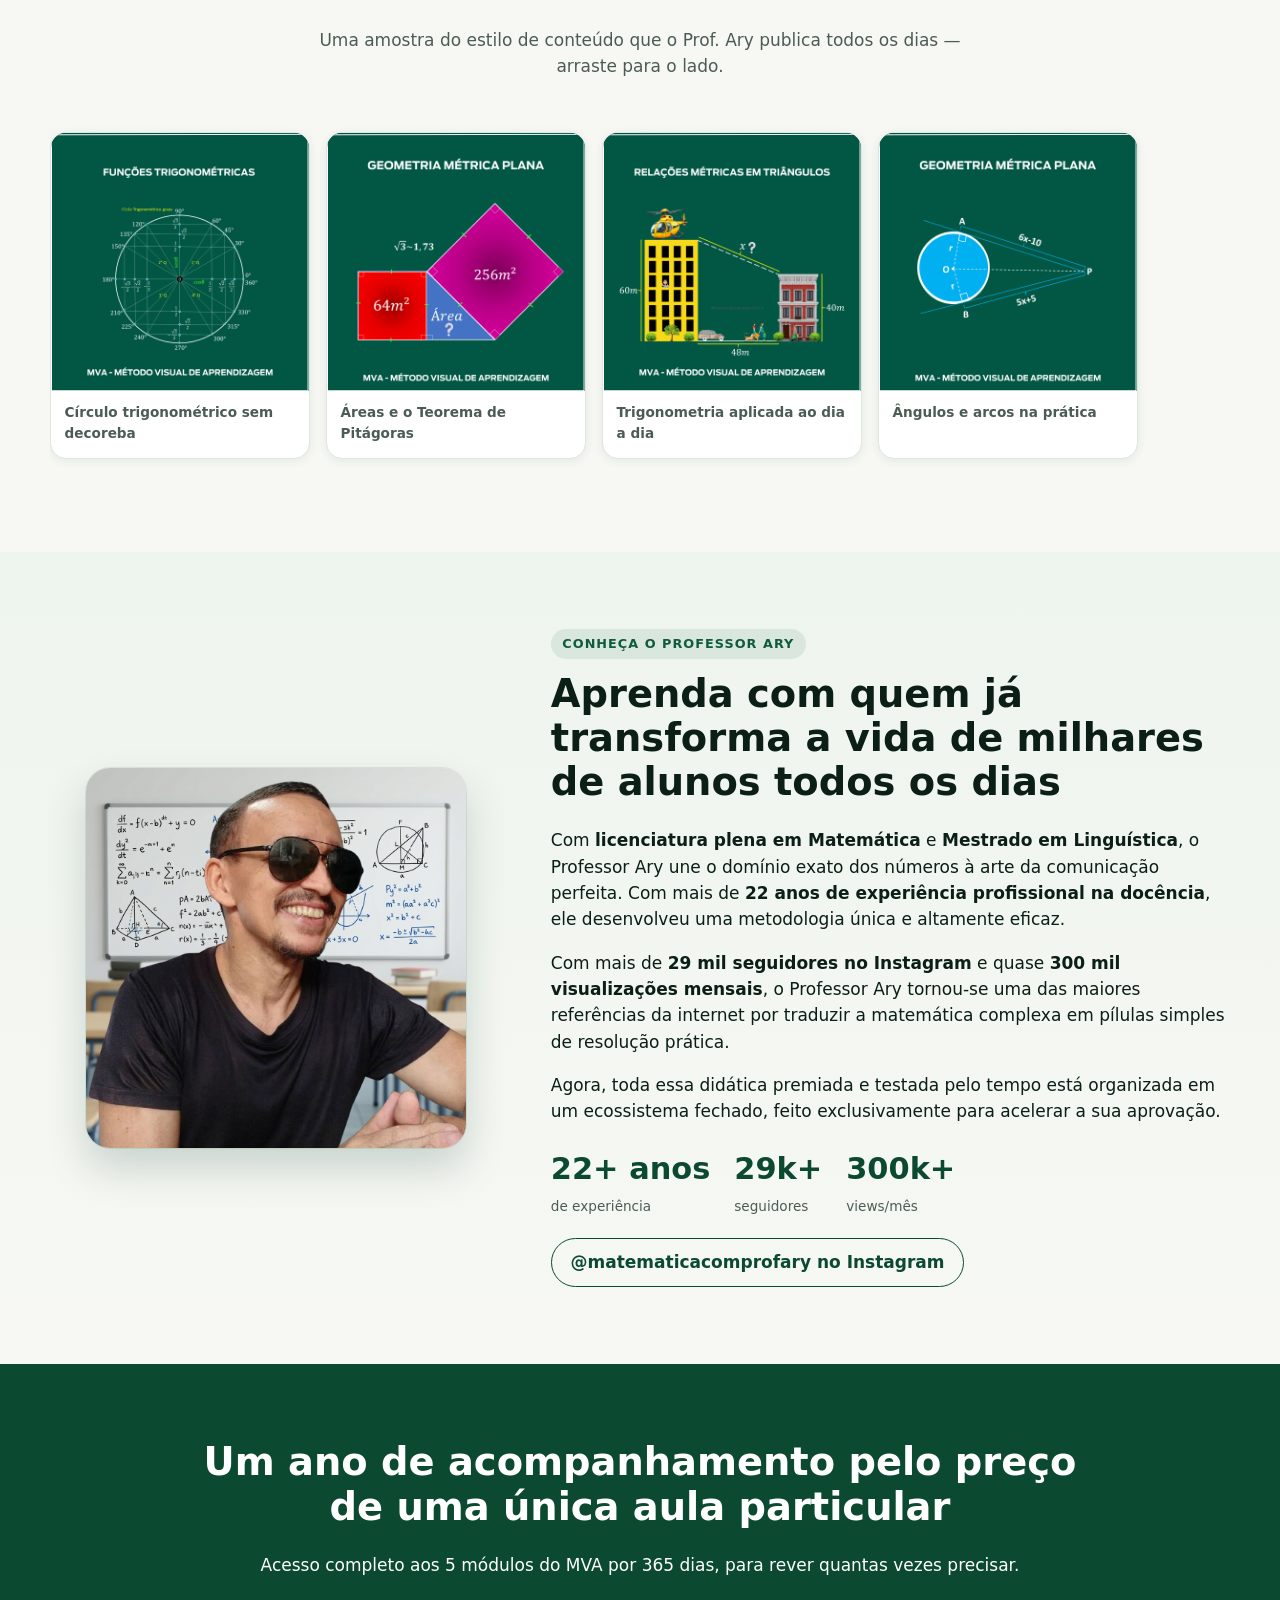
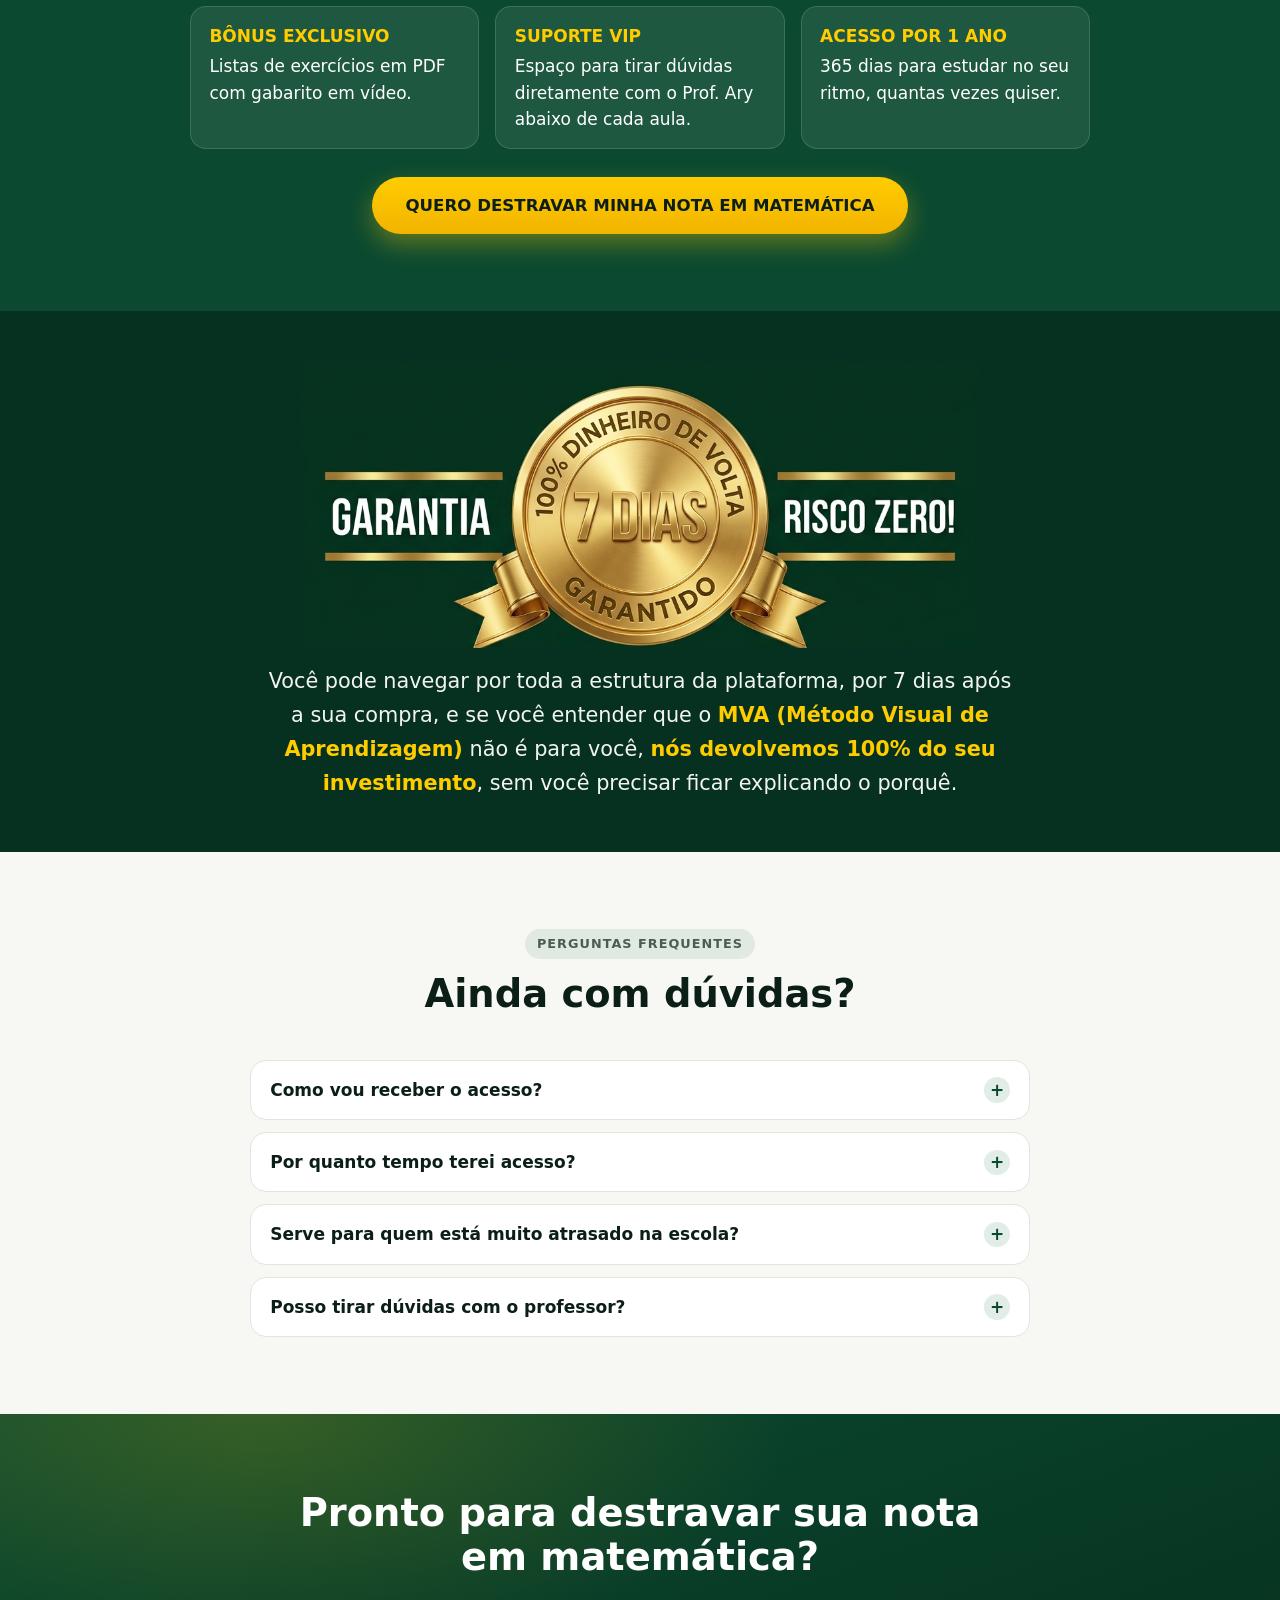
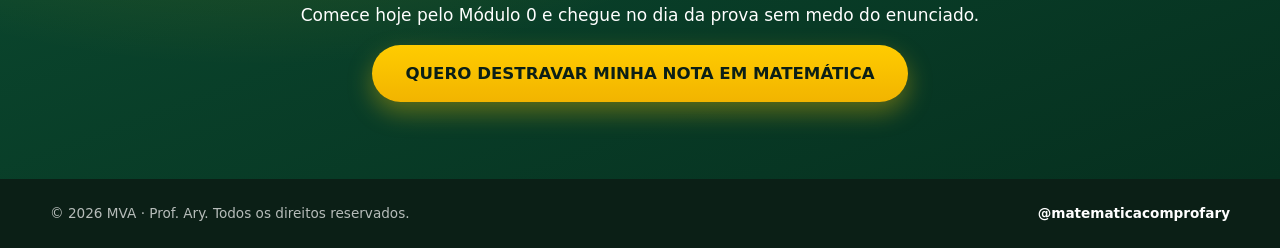
==== commit 1c0e0fd8: "feat: adiciona popup de captura de leads e entrega do e-book gratuito" ====
--- a/index.html
+++ b/index.html
@@ -29,6 +29,7 @@
       <a href="#curriculo">Conteúdo</a>
       <a href="#prof-ary">Prof. Ary</a>
       <a href="#faq">Dúvidas</a>
+      <a href="#ebook" data-open-modal="ebookModal">E-book Grátis 📚</a>
       <a class="btn btn-primary" href="#oferta">Quero começar</a>
     </nav>
   </div>
@@ -46,6 +47,7 @@
         <p class="sub">Aprenda matemática do jeito certo, sem complicação e no seu ritmo. Com o passo a passo do Professor Ary, você entende a matéria de verdade, tira nota alta na escola e alcança <strong>mais de 800 pontos no ENEM</strong> — mesmo se achar que matemática não é para você.</p>
         <div class="cta-row">
           <a class="btn btn-primary btn-lg" href="#oferta">QUERO DESTRAVAR MINHA NOTA EM MATEMÁTICA</a>
+          <button type="button" class="btn btn-outline btn-lg" data-open-modal="ebookModal">📚 BAIXAR E-BOOK GRATUITO</button>
         </div>
         <ul class="hero-stats">
           <li><strong>29 mil+</strong> seguidores no Instagram</li>
@@ -273,6 +275,39 @@
     </div>
   </section>
 
+  <!-- EBOOK GRATUITO -->
+  <section class="ebook-section" id="ebook">
+    <div class="container">
+      <div class="ebook-card">
+        <div class="ebook-content">
+          <div class="ebook-text">
+            <span class="ebook-badge">📚 MATERIAL 100% GRATUITO</span>
+            <h2>O Guia Definitivo da Matemática no ENEM</h2>
+            <p>Descubra os tópicos mais cobrados, macetes visuais exclusivos do Prof. Ary e o passo a passo para não travar na hora da prova. Conteúdo prático e direto em formato PDF para você estudar onde quiser.</p>
+            <ul class="ebook-highlights">
+              <li>⚡ Resumo visual dos 5 assuntos mais cobrados no ENEM</li>
+              <li>⚡ Métodos práticos para resolver questões sem decoreba</li>
+              <li>⚡ Exercícios comentados com gabarito passo a passo</li>
+            </ul>
+            <button type="button" class="btn btn-gold btn-lg" data-open-modal="ebookModal">
+              <span>BAIXAR E-BOOK GRATUITO AGORA</span>
+              <svg viewBox="0 0 24 24" fill="none" stroke="currentColor" stroke-width="2" stroke-linecap="round" width="20" height="20"><path d="M21 15v4a2 2 0 0 1-2 2H5a2 2 0 0 1-2-2v-4"/><polyline points="7 10 12 15 17 10"/><line x1="12" y1="15" x2="12" y2="3"/></svg>
+            </button>
+          </div>
+          <div class="ebook-mockup" aria-hidden="true">
+            <div class="book-cover">
+              <span class="book-tag">E-BOOK PDF</span>
+              <div class="book-title">MATEMÁTICA<br>NO ENEM</div>
+              <div class="book-subtitle">MVA · Prof. Ary</div>
+              <div class="book-icon">Σ</div>
+              <div class="book-footer">Guia Prático e Visual</div>
+            </div>
+          </div>
+        </div>
+      </div>
+    </div>
+  </section>
+
   <!-- DESAFIO VIRAL -->
   <section class="challenge" id="desafio">
     <div class="container">
@@ -517,6 +552,60 @@
   </div>
 </footer>
 
+<!-- POPUP MODAL CAPTURA DE LEADS -->
+<div class="modal-overlay" id="ebookModal" role="dialog" aria-modal="true" aria-hidden="true" aria-labelledby="modalTitle">
+  <div class="modal-card">
+    <button type="button" class="modal-close" id="closeEbookModal" aria-label="Fechar janela modal">&times;</button>
+
+    <div id="leadFormContainer">
+      <div class="modal-header">
+        <span class="modal-badge">🚀 MATERIAL GRATUITO</span>
+        <h3 id="modalTitle">Onde devemos enviar o seu E-book?</h3>
+        <p>Preencha os campos obrigatórios abaixo para baixar instantaneamente o guia definitivo do Prof. Ary.</p>
+      </div>
+
+      <form id="leadForm" class="modal-form" novalidate>
+        <div class="form-group">
+          <label for="lead-name">Seu Nome Completo <span class="req-star">*</span></label>
+          <input type="text" id="lead-name" name="name" placeholder="Ex: João Silva" required autocomplete="name" />
+          <span class="error-msg" id="error-name" aria-live="polite"></span>
+        </div>
+
+        <div class="form-group">
+          <label for="lead-email">Seu E-mail Principal <span class="req-star">*</span></label>
+          <input type="email" id="lead-email" name="email" placeholder="seuemail@exemplo.com" required autocomplete="email" />
+          <span class="error-msg" id="error-email" aria-live="polite"></span>
+        </div>
+
+        <div class="form-group">
+          <label for="lead-phone">Telefone / WhatsApp <span class="req-star">*</span></label>
+          <input type="tel" id="lead-phone" name="phone" placeholder="(11) 99999-9999" required autocomplete="tel" maxlength="15" />
+          <span class="error-msg" id="error-phone" aria-live="polite"></span>
+        </div>
+
+        <button type="submit" class="btn btn-primary btn-block btn-lg" id="btnSubmitLead">
+          <span>BAIXAR E-BOOK GRATUITA AQUI</span>
+          <svg viewBox="0 0 24 24" fill="none" stroke="currentColor" stroke-width="2" stroke-linecap="round" width="20" height="20"><line x1="5" y1="12" x2="19" y2="12"/><polyline points="12 5 19 12 12 19"/></svg>
+        </button>
+
+        <p class="privacy-note">🔒 Seus dados estão 100% seguros. Não enviamos SPAM.</p>
+      </form>
+    </div>
+
+    <!-- Tela de Sucesso -->
+    <div id="leadSuccess" class="modal-success" hidden>
+      <div class="success-icon" aria-hidden="true">✓</div>
+      <h3>Parabéns! E-book liberado!</h3>
+      <p class="success-msg">Seu E-book em PDF já está pronto para leitura. Se o link não abrir automaticamente em uma nova aba, clique no botão abaixo para acessar agora mesmo:</p>
+      
+      <a id="downloadEbookLink" href="https://drive.google.com/file/d/16Q_omXgN6F1viClse3oT4OeBMDKe_oAq/view?usp=drive_link" target="_blank" rel="noopener noreferrer" class="btn btn-gold btn-lg btn-block">
+        <span>ABRIR E-BOOK GRATUITO (PDF) 📚</span>
+        <svg viewBox="0 0 24 24" fill="none" stroke="currentColor" stroke-width="2" stroke-linecap="round" width="20" height="20"><path d="M18 13v6a2 2 0 0 1-2 2H5a2 2 0 0 1-2-2V8a2 2 0 0 1 2-2h6"/><polyline points="15 3 21 3 21 9"/><line x1="10" y1="14" x2="21" y2="3"/></svg>
+      </a>
+    </div>
+  </div>
+</div>
+
 <script src="vendor/katex/katex.min.js"></script>
 <script src="script.js"></script>
 </body>
--- a/styles.css
+++ b/styles.css
@@ -1117,3 +1117,315 @@
 .skip-link:focus {
   top: 1rem;
 }
+
+/* =========================================================
+   E-BOOK PROMOTIONAL SECTION & LEAD CAPTURE MODAL
+   ========================================================= */
+
+/* ---------- Ebook Section ---------- */
+.ebook-section {
+  background: linear-gradient(135deg, var(--green-900) 0%, var(--green-800) 100%);
+  color: #fff;
+  padding-block: clamp(3rem, 6vw, 5rem);
+}
+.ebook-card {
+  background: rgba(255, 255, 255, 0.05);
+  border: 1px solid rgba(255, 204, 0, 0.25);
+  border-radius: var(--radius-lg);
+  padding: clamp(1.5rem, 4vw, 3rem);
+  backdrop-filter: blur(10px);
+  box-shadow: var(--shadow-md);
+}
+.ebook-content {
+  display: grid;
+  grid-template-columns: 1fr;
+  gap: 2.5rem;
+  align-items: center;
+}
+@media (min-width: 860px) {
+  .ebook-content {
+    grid-template-columns: 1.2fr 0.8fr;
+  }
+}
+.ebook-badge {
+  display: inline-block;
+  background: rgba(255, 204, 0, 0.15);
+  color: var(--gold-500);
+  font-size: 0.85rem;
+  font-weight: 800;
+  padding: 0.4em 1em;
+  border-radius: 999px;
+  margin-bottom: 1rem;
+  letter-spacing: 0.04em;
+}
+.ebook-text h2 {
+  color: #fff;
+  font-size: clamp(1.6rem, 3vw, 2.4rem);
+  margin-bottom: 0.75rem;
+}
+.ebook-text p {
+  color: rgba(255, 255, 255, 0.9);
+  font-size: 1.05rem;
+  margin-bottom: 1.25rem;
+  max-width: 55ch;
+}
+.ebook-highlights {
+  list-style: none;
+  padding: 0;
+  margin: 0 0 1.75rem 0;
+  display: grid;
+  gap: 0.6rem;
+}
+.ebook-highlights li {
+  color: #fff;
+  font-weight: 600;
+  display: flex;
+  align-items: center;
+  gap: 0.5rem;
+}
+
+/* Ebook Visual Mockup Cover */
+.ebook-mockup {
+  display: flex;
+  justify-content: center;
+  align-items: center;
+  perspective: 1000px;
+}
+.book-cover {
+  width: min(240px, 100%);
+  height: 320px;
+  background: linear-gradient(145deg, var(--green-700), var(--green-900));
+  border: 2px solid var(--gold-500);
+  border-radius: 12px;
+  padding: 1.5rem;
+  box-shadow: -10px 15px 30px rgba(0, 0, 0, 0.4), inset -2px 0 6px rgba(255, 255, 255, 0.1);
+  display: flex;
+  flex-direction: column;
+  justify-content: space-between;
+  text-align: center;
+  position: relative;
+  transform: rotateY(-10deg) rotateX(5deg);
+  transition: transform 0.3s ease;
+}
+.book-cover:hover {
+  transform: rotateY(0deg) rotateX(0deg) scale(1.03);
+}
+.book-tag {
+  background: var(--gold-500);
+  color: var(--green-900);
+  font-size: 0.7rem;
+  font-weight: 900;
+  padding: 0.3em 0.8em;
+  border-radius: 4px;
+  align-self: center;
+}
+.book-title {
+  font-size: 1.3rem;
+  font-weight: 900;
+  color: #fff;
+  line-height: 1.2;
+}
+.book-subtitle {
+  font-size: 0.85rem;
+  color: var(--gold-500);
+  font-weight: 700;
+}
+.book-icon {
+  font-size: 3rem;
+  color: var(--gold-500);
+  font-weight: 900;
+}
+.book-footer {
+  font-size: 0.75rem;
+  color: rgba(255, 255, 255, 0.7);
+  border-top: 1px solid rgba(255, 255, 255, 0.2);
+  padding-top: 0.5rem;
+}
+
+/* Button Gold */
+.btn-gold {
+  background: linear-gradient(180deg, var(--gold-500), var(--gold-600));
+  color: var(--green-900);
+  font-weight: 800;
+  box-shadow: 0 8px 20px rgba(255, 204, 0, 0.3);
+  text-decoration: none;
+  display: inline-flex;
+  align-items: center;
+  justify-content: center;
+  gap: 0.6rem;
+}
+.btn-gold:hover {
+  box-shadow: 0 12px 28px rgba(255, 204, 0, 0.45);
+}
+
+/* ---------- Modal Pop-up ---------- */
+.modal-overlay {
+  position: fixed;
+  inset: 0;
+  z-index: 1000;
+  background: rgba(6, 48, 31, 0.75);
+  backdrop-filter: blur(8px);
+  -webkit-backdrop-filter: blur(8px);
+  display: flex;
+  align-items: center;
+  justify-content: center;
+  padding: 1.25rem;
+  opacity: 0;
+  visibility: hidden;
+  transition: opacity 0.25s ease, visibility 0.25s ease;
+}
+.modal-overlay.is-active {
+  opacity: 1;
+  visibility: visible;
+}
+
+.modal-card {
+  background: var(--paper-2);
+  color: var(--ink);
+  width: min(500px, 100%);
+  max-height: 90vh;
+  overflow-y: auto;
+  border-radius: var(--radius-lg);
+  padding: clamp(1.5rem, 5vw, 2.5rem);
+  box-shadow: 0 24px 60px rgba(6, 48, 31, 0.35);
+  position: relative;
+  transform: scale(0.92) translateY(20px);
+  transition: transform 0.25s cubic-bezier(0.16, 1, 0.3, 1);
+  border: 1px solid var(--line);
+}
+.modal-overlay.is-active .modal-card {
+  transform: scale(1) translateY(0);
+}
+
+.modal-close {
+  position: absolute;
+  top: 1rem;
+  right: 1.25rem;
+  background: transparent;
+  border: none;
+  font-size: 1.8rem;
+  line-height: 1;
+  color: var(--muted);
+  cursor: pointer;
+  width: 40px;
+  height: 40px;
+  border-radius: 50%;
+  display: flex;
+  align-items: center;
+  justify-content: center;
+  transition: background 0.15s ease, color 0.15s ease;
+}
+.modal-close:hover {
+  background: rgba(0, 0, 0, 0.06);
+  color: var(--ink);
+}
+
+.modal-header {
+  text-align: center;
+  margin-bottom: 1.5rem;
+}
+.modal-badge {
+  display: inline-block;
+  background: rgba(20, 107, 71, 0.1);
+  color: var(--green-700);
+  font-size: 0.78rem;
+  font-weight: 800;
+  padding: 0.3em 0.8em;
+  border-radius: 999px;
+  margin-bottom: 0.6rem;
+}
+.modal-header h3 {
+  font-size: clamp(1.3rem, 2.5vw, 1.6rem);
+  color: var(--green-900);
+  margin-bottom: 0.4em;
+}
+.modal-header p {
+  color: var(--muted);
+  font-size: 0.95rem;
+  margin: 0;
+}
+
+.modal-form {
+  display: grid;
+  gap: 1.1rem;
+}
+.form-group {
+  display: flex;
+  flex-direction: column;
+  gap: 0.35rem;
+}
+.form-group label {
+  font-size: 0.9rem;
+  font-weight: 700;
+  color: var(--ink);
+}
+.req-star {
+  color: var(--red-500);
+}
+.form-group input {
+  width: 100%;
+  padding: 0.85em 1em;
+  border: 1.5px solid var(--line);
+  border-radius: var(--radius-sm);
+  font-size: 1rem;
+  font-family: inherit;
+  background: #fff;
+  color: var(--ink);
+  transition: border-color 0.15s ease, box-shadow 0.15s ease;
+}
+.form-group input:focus {
+  outline: none;
+  border-color: var(--green-600);
+  box-shadow: 0 0 0 3px rgba(20, 107, 71, 0.15);
+}
+.form-group input.has-error {
+  border-color: var(--red-500);
+  background: rgba(230, 57, 70, 0.03);
+}
+.form-group input.has-error:focus {
+  box-shadow: 0 0 0 3px rgba(230, 57, 70, 0.15);
+}
+.error-msg {
+  font-size: 0.82rem;
+  color: var(--red-500);
+  font-weight: 600;
+  min-height: 1.1em;
+}
+
+.privacy-note {
+  font-size: 0.78rem;
+  color: var(--muted);
+  text-align: center;
+  margin: 0.5rem 0 0 0;
+}
+
+/* Modal Success State */
+.modal-success {
+  text-align: center;
+  padding-block: 1rem;
+}
+.success-icon {
+  width: 64px;
+  height: 64px;
+  background: var(--green-600);
+  color: #fff;
+  border-radius: 50%;
+  font-size: 2rem;
+  font-weight: 900;
+  display: flex;
+  align-items: center;
+  justify-content: center;
+  margin: 0 auto 1.25rem auto;
+  box-shadow: 0 8px 20px rgba(20, 107, 71, 0.3);
+}
+.modal-success h3 {
+  color: var(--green-900);
+  font-size: 1.4rem;
+  margin-bottom: 0.5rem;
+}
+.success-msg {
+  color: var(--muted);
+  font-size: 0.95rem;
+  margin-bottom: 1.5rem;
+}
+
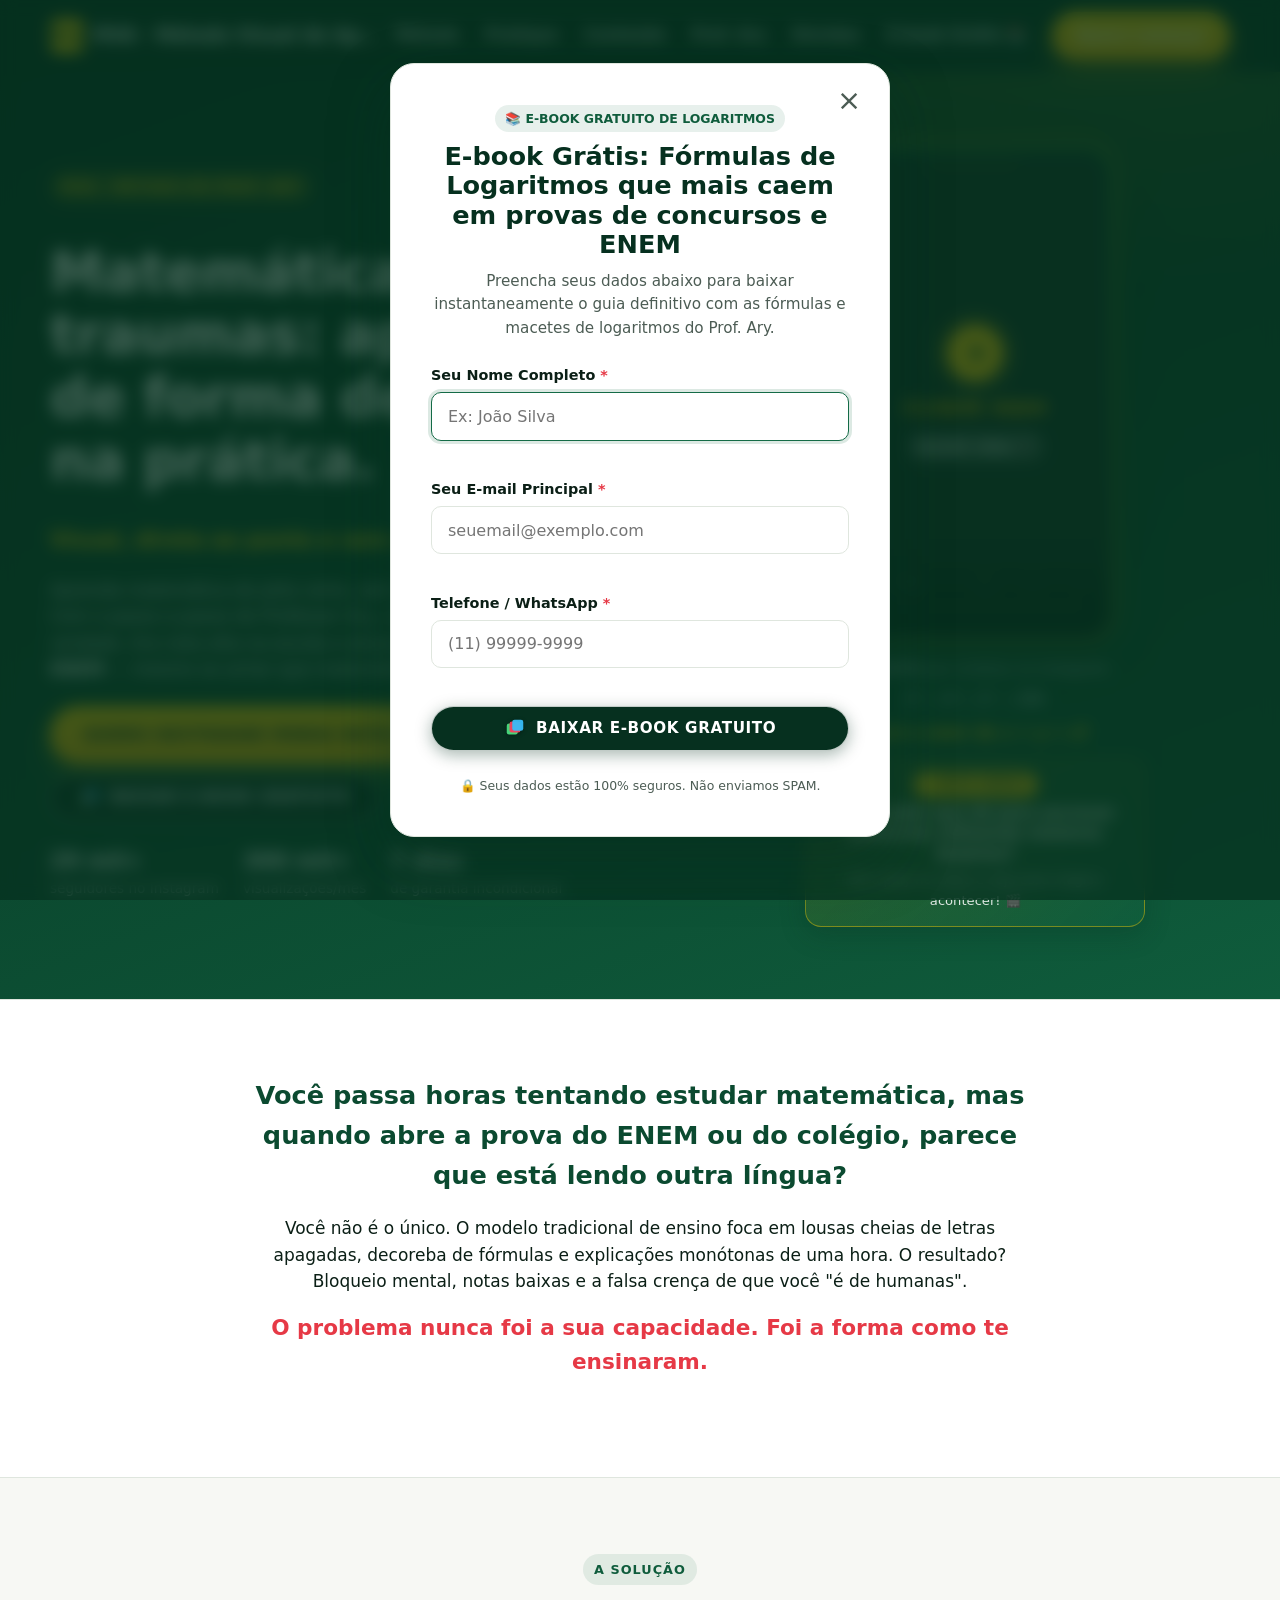
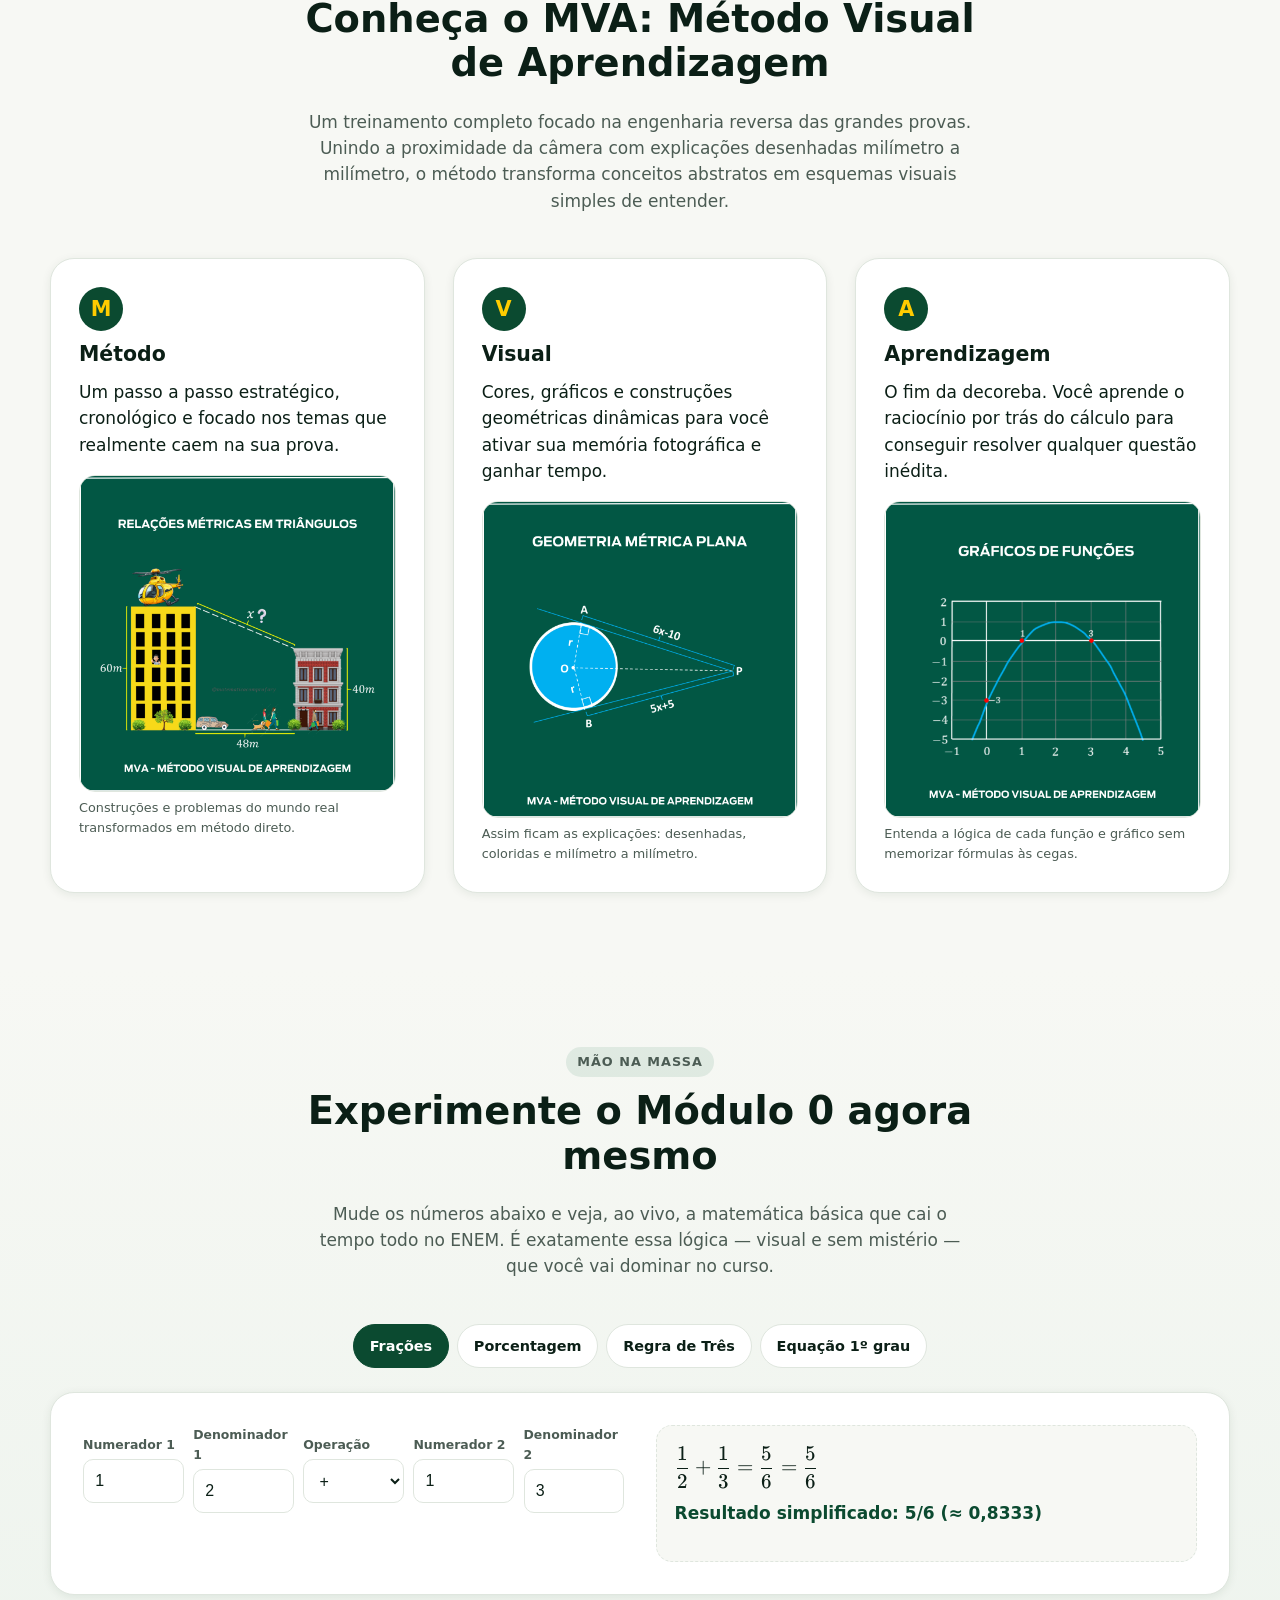
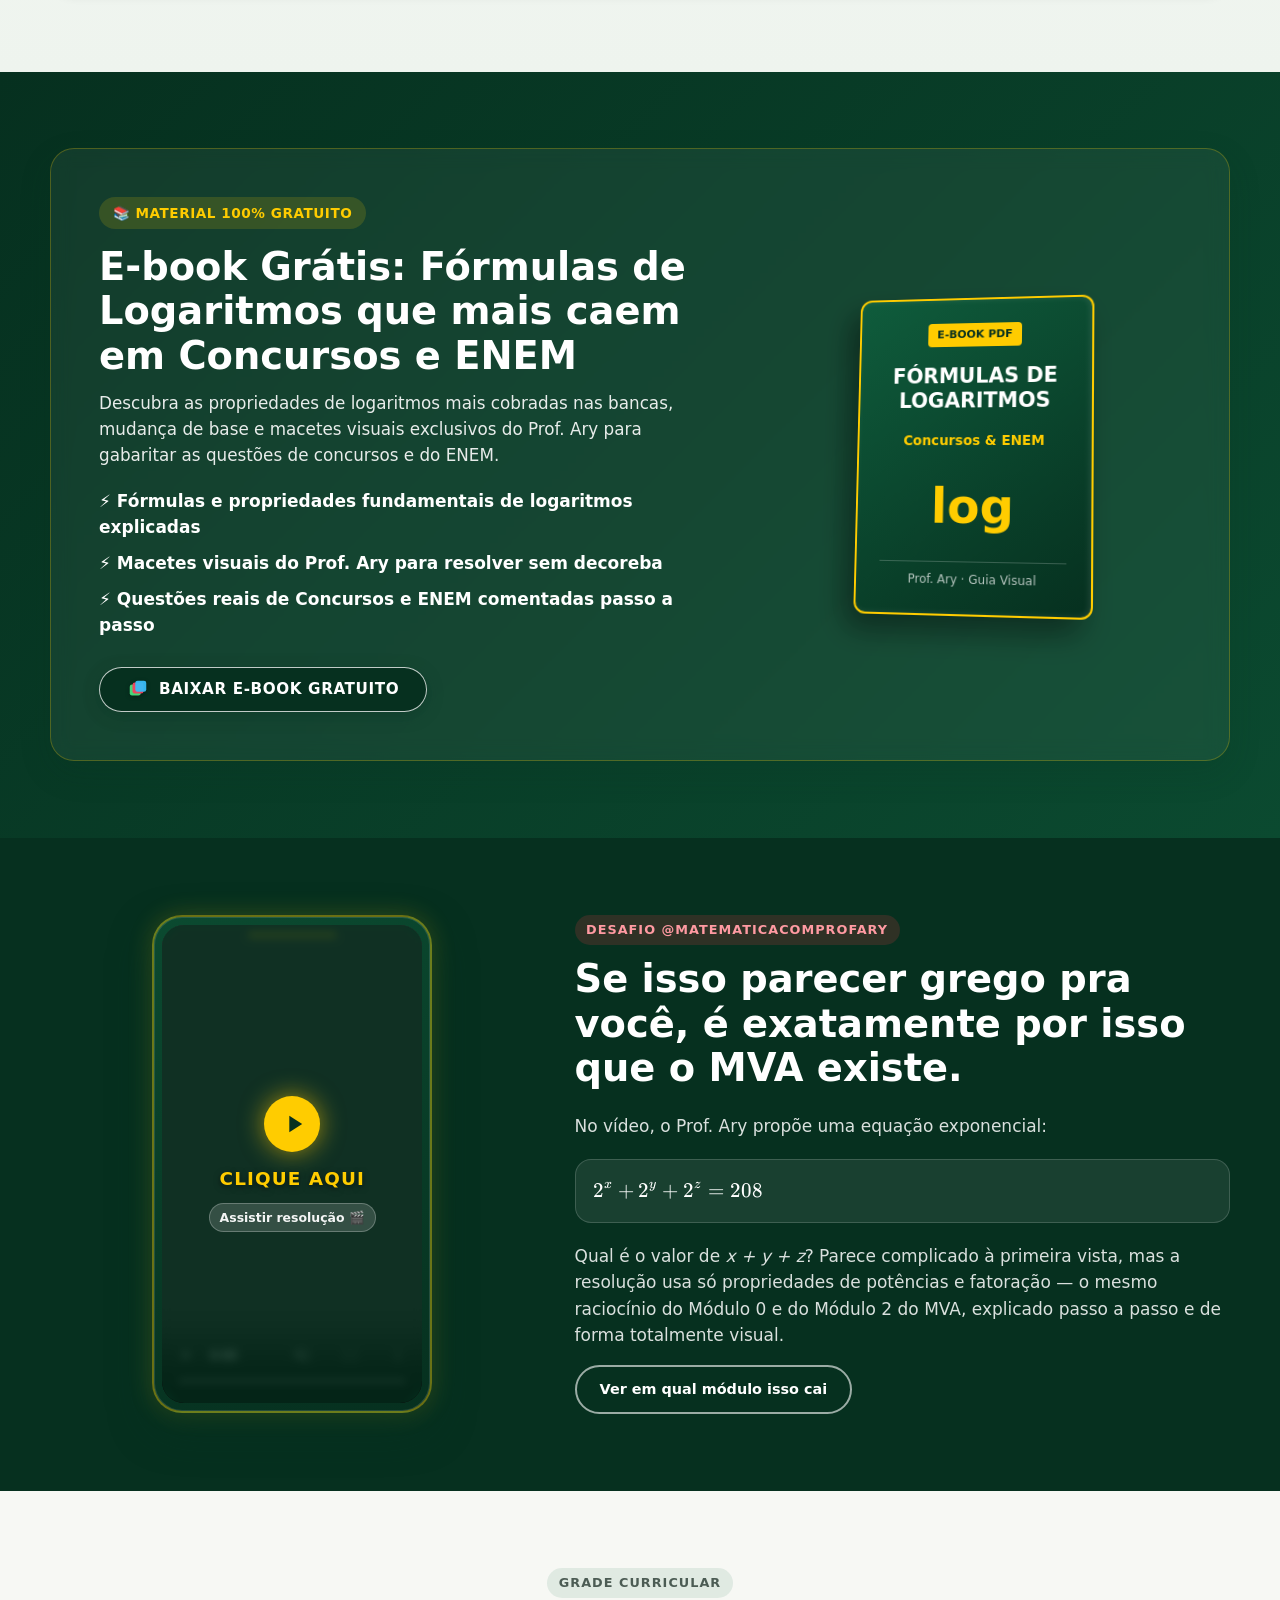
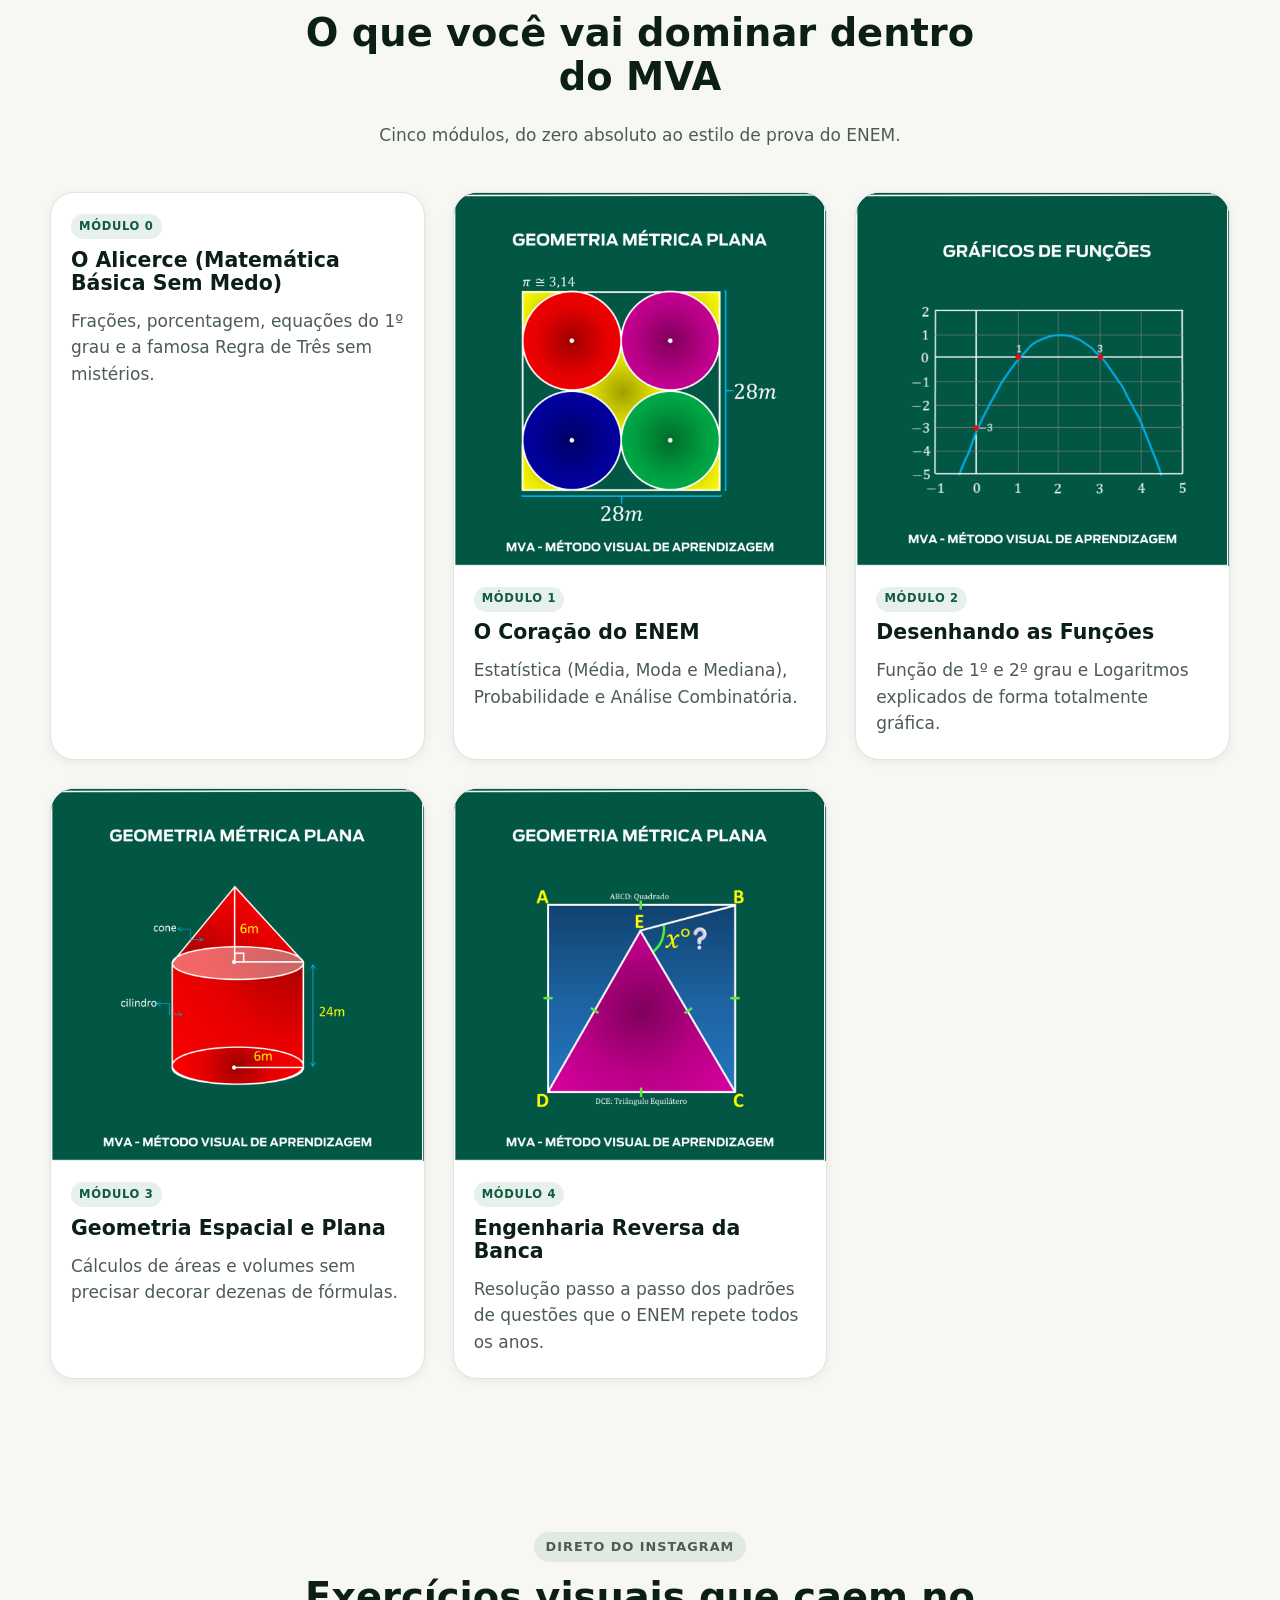
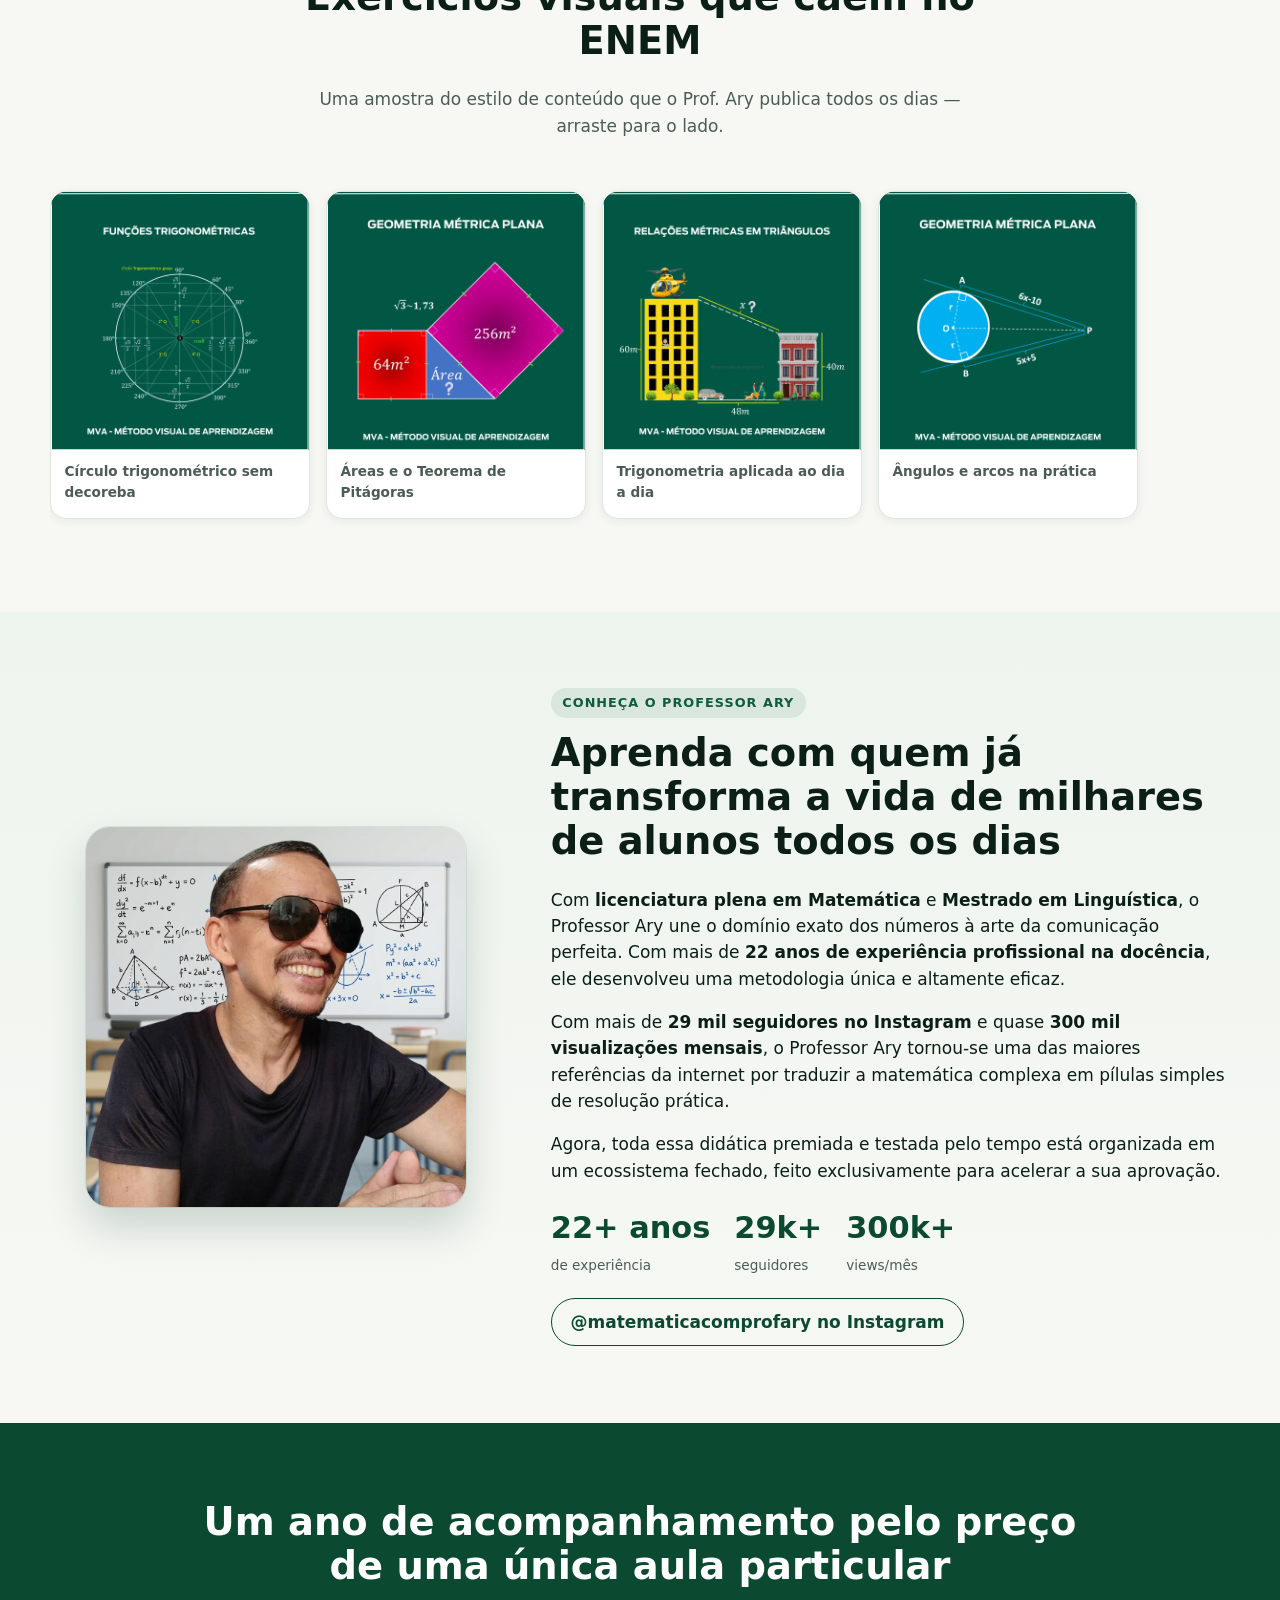
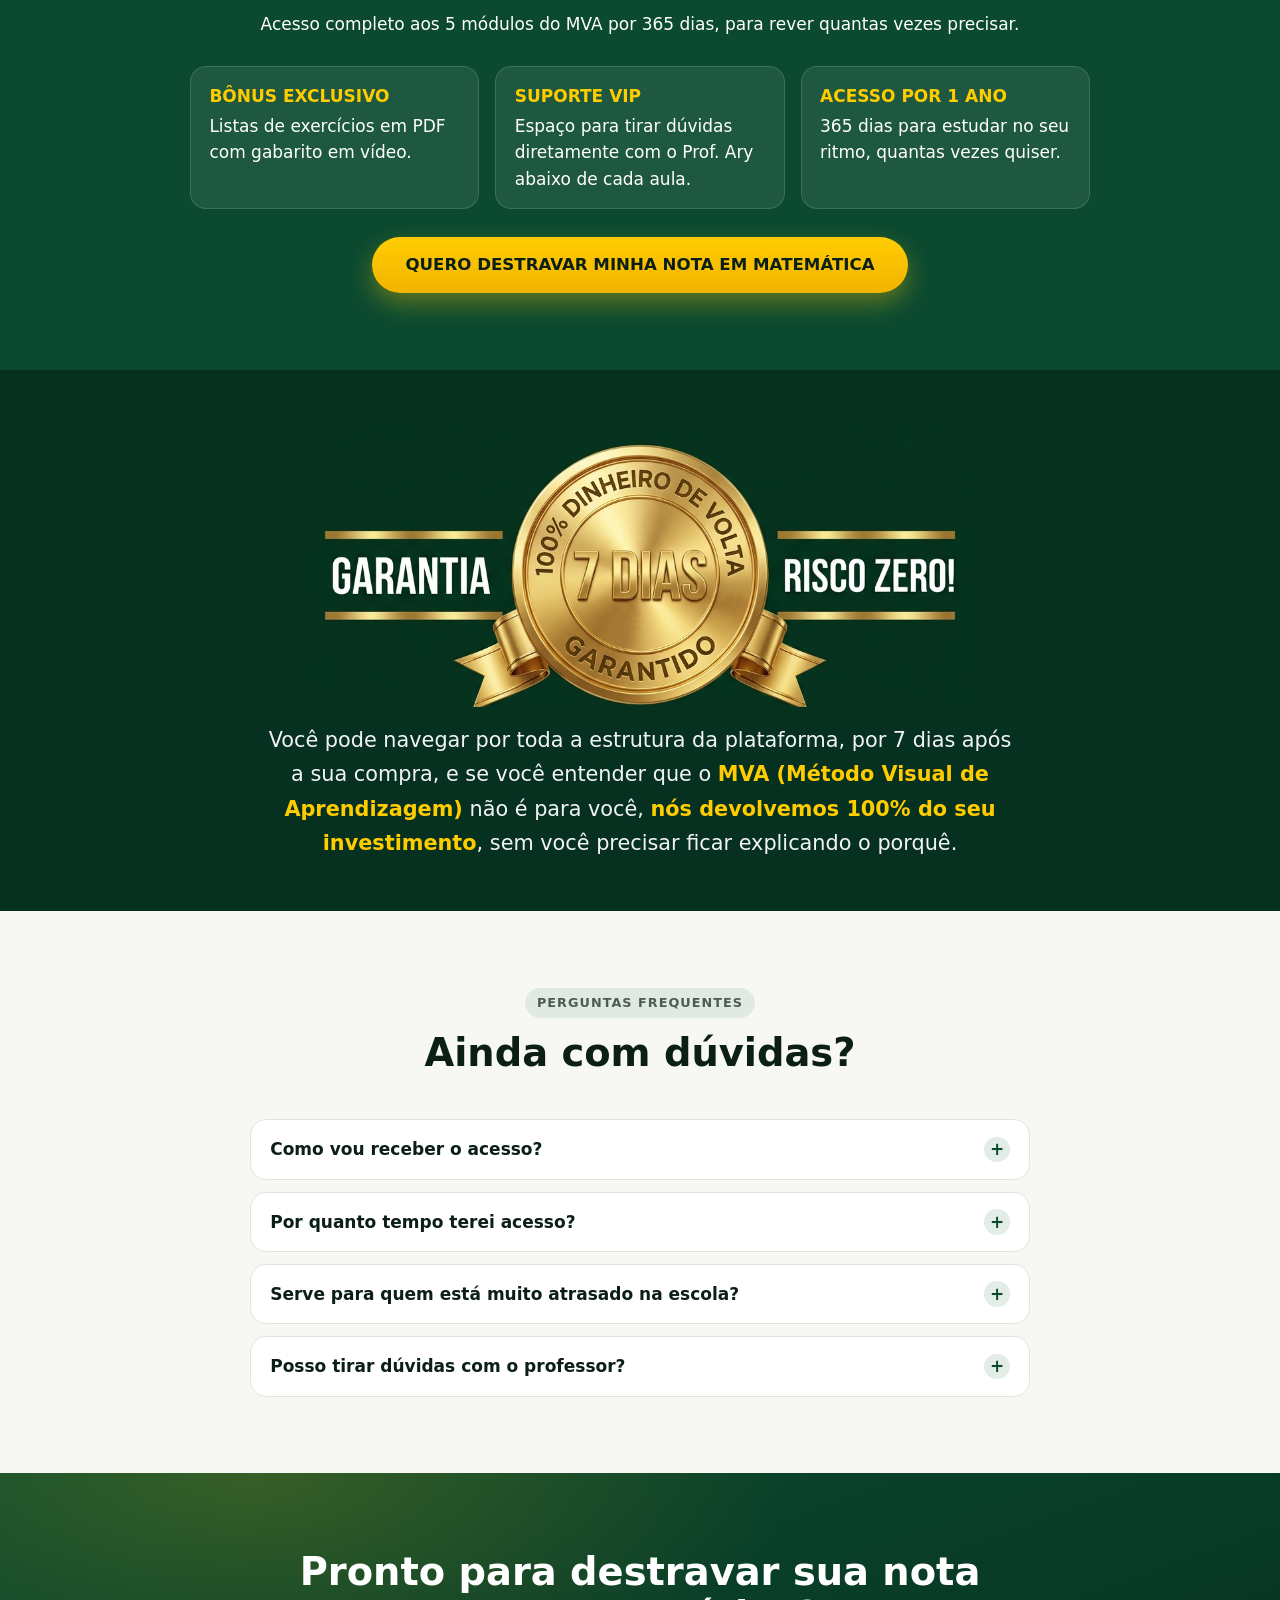
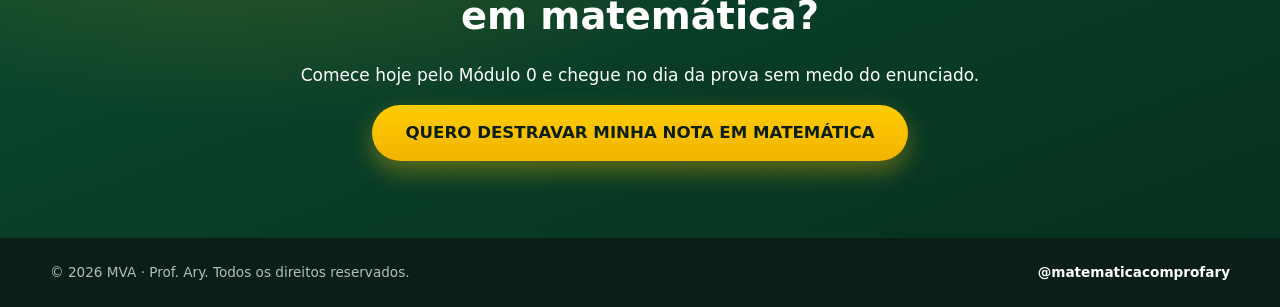
==== commit 2bc83134: "feat: adiciona pop-up automatico do e-book de logaritmos para concursos e ENEM" ====
--- a/index.html
+++ b/index.html
@@ -47,7 +47,14 @@
         <p class="sub">Aprenda matemática do jeito certo, sem complicação e no seu ritmo. Com o passo a passo do Professor Ary, você entende a matéria de verdade, tira nota alta na escola e alcança <strong>mais de 800 pontos no ENEM</strong> — mesmo se achar que matemática não é para você.</p>
         <div class="cta-row">
           <a class="btn btn-primary btn-lg" href="#oferta">QUERO DESTRAVAR MINHA NOTA EM MATEMÁTICA</a>
-          <button type="button" class="btn btn-outline btn-lg" data-open-modal="ebookModal">📚 BAIXAR E-BOOK GRATUITO</button>
+          <button type="button" class="btn btn-pill-ebook btn-lg" data-open-modal="ebookModal">
+            <svg width="22" height="22" viewBox="0 0 24 24" fill="none" class="ebook-stack-icon" aria-hidden="true">
+              <rect x="3" y="7" width="12" height="12" rx="2.5" fill="#4ADE80" opacity="0.95"/>
+              <rect x="6" y="5" width="12" height="12" rx="2.5" fill="#F43F5E" opacity="0.95"/>
+              <rect x="9" y="3" width="12" height="12" rx="2.5" fill="#38BDF8" opacity="0.95"/>
+            </svg>
+            <span>BAIXAR E-BOOK GRATUITO</span>
+          </button>
         </div>
         <ul class="hero-stats">
           <li><strong>29 mil+</strong> seguidores no Instagram</li>
@@ -282,25 +289,29 @@
         <div class="ebook-content">
           <div class="ebook-text">
             <span class="ebook-badge">📚 MATERIAL 100% GRATUITO</span>
-            <h2>O Guia Definitivo da Matemática no ENEM</h2>
-            <p>Descubra os tópicos mais cobrados, macetes visuais exclusivos do Prof. Ary e o passo a passo para não travar na hora da prova. Conteúdo prático e direto em formato PDF para você estudar onde quiser.</p>
+            <h2>E-book Grátis: Fórmulas de Logaritmos que mais caem em Concursos e ENEM</h2>
+            <p>Descubra as propriedades de logaritmos mais cobradas nas bancas, mudança de base e macetes visuais exclusivos do Prof. Ary para gabaritar as questões de concursos e do ENEM.</p>
             <ul class="ebook-highlights">
-              <li>⚡ Resumo visual dos 5 assuntos mais cobrados no ENEM</li>
-              <li>⚡ Métodos práticos para resolver questões sem decoreba</li>
-              <li>⚡ Exercícios comentados com gabarito passo a passo</li>
+              <li>⚡ Fórmulas e propriedades fundamentais de logaritmos explicadas</li>
+              <li>⚡ Macetes visuais do Prof. Ary para resolver sem decoreba</li>
+              <li>⚡ Questões reais de Concursos e ENEM comentadas passo a passo</li>
             </ul>
-            <button type="button" class="btn btn-gold btn-lg" data-open-modal="ebookModal">
-              <span>BAIXAR E-BOOK GRATUITO AGORA</span>
-              <svg viewBox="0 0 24 24" fill="none" stroke="currentColor" stroke-width="2" stroke-linecap="round" width="20" height="20"><path d="M21 15v4a2 2 0 0 1-2 2H5a2 2 0 0 1-2-2v-4"/><polyline points="7 10 12 15 17 10"/><line x1="12" y1="15" x2="12" y2="3"/></svg>
+            <button type="button" class="btn btn-pill-ebook btn-lg" data-open-modal="ebookModal">
+              <svg width="22" height="22" viewBox="0 0 24 24" fill="none" class="ebook-stack-icon" aria-hidden="true">
+                <rect x="3" y="7" width="12" height="12" rx="2.5" fill="#4ADE80" opacity="0.95"/>
+                <rect x="6" y="5" width="12" height="12" rx="2.5" fill="#F43F5E" opacity="0.95"/>
+                <rect x="9" y="3" width="12" height="12" rx="2.5" fill="#38BDF8" opacity="0.95"/>
+              </svg>
+              <span>BAIXAR E-BOOK GRATUITO</span>
             </button>
           </div>
           <div class="ebook-mockup" aria-hidden="true">
             <div class="book-cover">
               <span class="book-tag">E-BOOK PDF</span>
-              <div class="book-title">MATEMÁTICA<br>NO ENEM</div>
-              <div class="book-subtitle">MVA · Prof. Ary</div>
-              <div class="book-icon">Σ</div>
-              <div class="book-footer">Guia Prático e Visual</div>
+              <div class="book-title">FÓRMULAS DE<br>LOGARITMOS</div>
+              <div class="book-subtitle">Concursos & ENEM</div>
+              <div class="book-icon">log</div>
+              <div class="book-footer">Prof. Ary · Guia Visual</div>
             </div>
           </div>
         </div>
@@ -559,9 +570,9 @@
 
     <div id="leadFormContainer">
       <div class="modal-header">
-        <span class="modal-badge">🚀 MATERIAL GRATUITO</span>
-        <h3 id="modalTitle">Onde devemos enviar o seu E-book?</h3>
-        <p>Preencha os campos obrigatórios abaixo para baixar instantaneamente o guia definitivo do Prof. Ary.</p>
+        <span class="modal-badge">📚 E-BOOK GRATUITO DE LOGARITMOS</span>
+        <h3 id="modalTitle">E-book Grátis: Fórmulas de Logaritmos que mais caem em provas de concursos e ENEM</h3>
+        <p>Preencha seus dados abaixo para baixar instantaneamente o guia definitivo com as fórmulas e macetes de logaritmos do Prof. Ary.</p>
       </div>
 
       <form id="leadForm" class="modal-form" novalidate>
@@ -583,9 +594,13 @@
           <span class="error-msg" id="error-phone" aria-live="polite"></span>
         </div>
 
-        <button type="submit" class="btn btn-primary btn-block btn-lg" id="btnSubmitLead">
-          <span>BAIXAR E-BOOK GRATUITA AQUI</span>
-          <svg viewBox="0 0 24 24" fill="none" stroke="currentColor" stroke-width="2" stroke-linecap="round" width="20" height="20"><line x1="5" y1="12" x2="19" y2="12"/><polyline points="12 5 19 12 12 19"/></svg>
+        <button type="submit" class="btn btn-pill-ebook btn-block btn-lg" id="btnSubmitLead">
+          <svg width="22" height="22" viewBox="0 0 24 24" fill="none" class="ebook-stack-icon" aria-hidden="true">
+            <rect x="3" y="7" width="12" height="12" rx="2.5" fill="#4ADE80" opacity="0.95"/>
+            <rect x="6" y="5" width="12" height="12" rx="2.5" fill="#F43F5E" opacity="0.95"/>
+            <rect x="9" y="3" width="12" height="12" rx="2.5" fill="#38BDF8" opacity="0.95"/>
+          </svg>
+          <span>BAIXAR E-BOOK GRATUITO</span>
         </button>
 
         <p class="privacy-note">🔒 Seus dados estão 100% seguros. Não enviamos SPAM.</p>
@@ -595,12 +610,16 @@
     <!-- Tela de Sucesso -->
     <div id="leadSuccess" class="modal-success" hidden>
       <div class="success-icon" aria-hidden="true">✓</div>
-      <h3>Parabéns! E-book liberado!</h3>
-      <p class="success-msg">Seu E-book em PDF já está pronto para leitura. Se o link não abrir automaticamente em uma nova aba, clique no botão abaixo para acessar agora mesmo:</p>
+      <h3>Parabéns! E-book de Logaritmos liberado!</h3>
+      <p class="success-msg">Seu E-book de Fórmulas de Logaritmos em PDF já está pronto para leitura. Se o link não abrir automaticamente em uma nova aba, clique no botão abaixo para acessar agora mesmo:</p>
       
-      <a id="downloadEbookLink" href="https://drive.google.com/file/d/16Q_omXgN6F1viClse3oT4OeBMDKe_oAq/view?usp=drive_link" target="_blank" rel="noopener noreferrer" class="btn btn-gold btn-lg btn-block">
-        <span>ABRIR E-BOOK GRATUITO (PDF) 📚</span>
-        <svg viewBox="0 0 24 24" fill="none" stroke="currentColor" stroke-width="2" stroke-linecap="round" width="20" height="20"><path d="M18 13v6a2 2 0 0 1-2 2H5a2 2 0 0 1-2-2V8a2 2 0 0 1 2-2h6"/><polyline points="15 3 21 3 21 9"/><line x1="10" y1="14" x2="21" y2="3"/></svg>
+      <a id="downloadEbookLink" href="https://drive.google.com/file/d/16Q_omXgN6F1viClse3oT4OeBMDKe_oAq/view?usp=drive_link" target="_blank" rel="noopener noreferrer" class="btn btn-pill-ebook btn-block btn-lg">
+        <svg width="22" height="22" viewBox="0 0 24 24" fill="none" class="ebook-stack-icon" aria-hidden="true">
+          <rect x="3" y="7" width="12" height="12" rx="2.5" fill="#4ADE80" opacity="0.95"/>
+          <rect x="6" y="5" width="12" height="12" rx="2.5" fill="#F43F5E" opacity="0.95"/>
+          <rect x="9" y="3" width="12" height="12" rx="2.5" fill="#38BDF8" opacity="0.95"/>
+        </svg>
+        <span>ABRIR E-BOOK GRATUITO (PDF)</span>
       </a>
     </div>
   </div>
--- a/styles.css
+++ b/styles.css
@@ -1258,6 +1258,47 @@
   box-shadow: 0 12px 28px rgba(255, 204, 0, 0.45);
 }
 
+/* Button Pill E-book (estilo pílula verde com contorno branco e ícone colorido) */
+.btn-pill-ebook {
+  display: inline-flex;
+  align-items: center;
+  justify-content: center;
+  gap: 0.65rem;
+  background: var(--green-900);
+  color: #ffffff !important;
+  border: 1.5px solid rgba(255, 255, 255, 0.75);
+  border-radius: 9999px;
+  padding: 0.7em 1.75em;
+  font-weight: 800;
+  font-size: 0.95rem;
+  letter-spacing: 0.04em;
+  text-transform: uppercase;
+  box-shadow: 0 4px 16px rgba(6, 48, 31, 0.35);
+  transition: all 0.25s ease;
+  cursor: pointer;
+  text-decoration: none;
+  line-height: 1.2;
+}
+.btn-pill-ebook:hover {
+  background: var(--green-800);
+  border-color: #ffffff;
+  transform: translateY(-2px);
+  box-shadow: 0 8px 24px rgba(6, 48, 31, 0.5);
+  color: #ffffff !important;
+}
+.btn-pill-ebook:active {
+  transform: translateY(0);
+}
+.btn-pill-ebook.btn-block {
+  width: 100%;
+}
+.btn-pill-ebook .ebook-stack-icon {
+  flex-shrink: 0;
+  width: 22px;
+  height: 22px;
+  filter: drop-shadow(0 1px 2px rgba(0, 0, 0, 0.35));
+}
+
 /* ---------- Modal Pop-up ---------- */
 .modal-overlay {
   position: fixed;
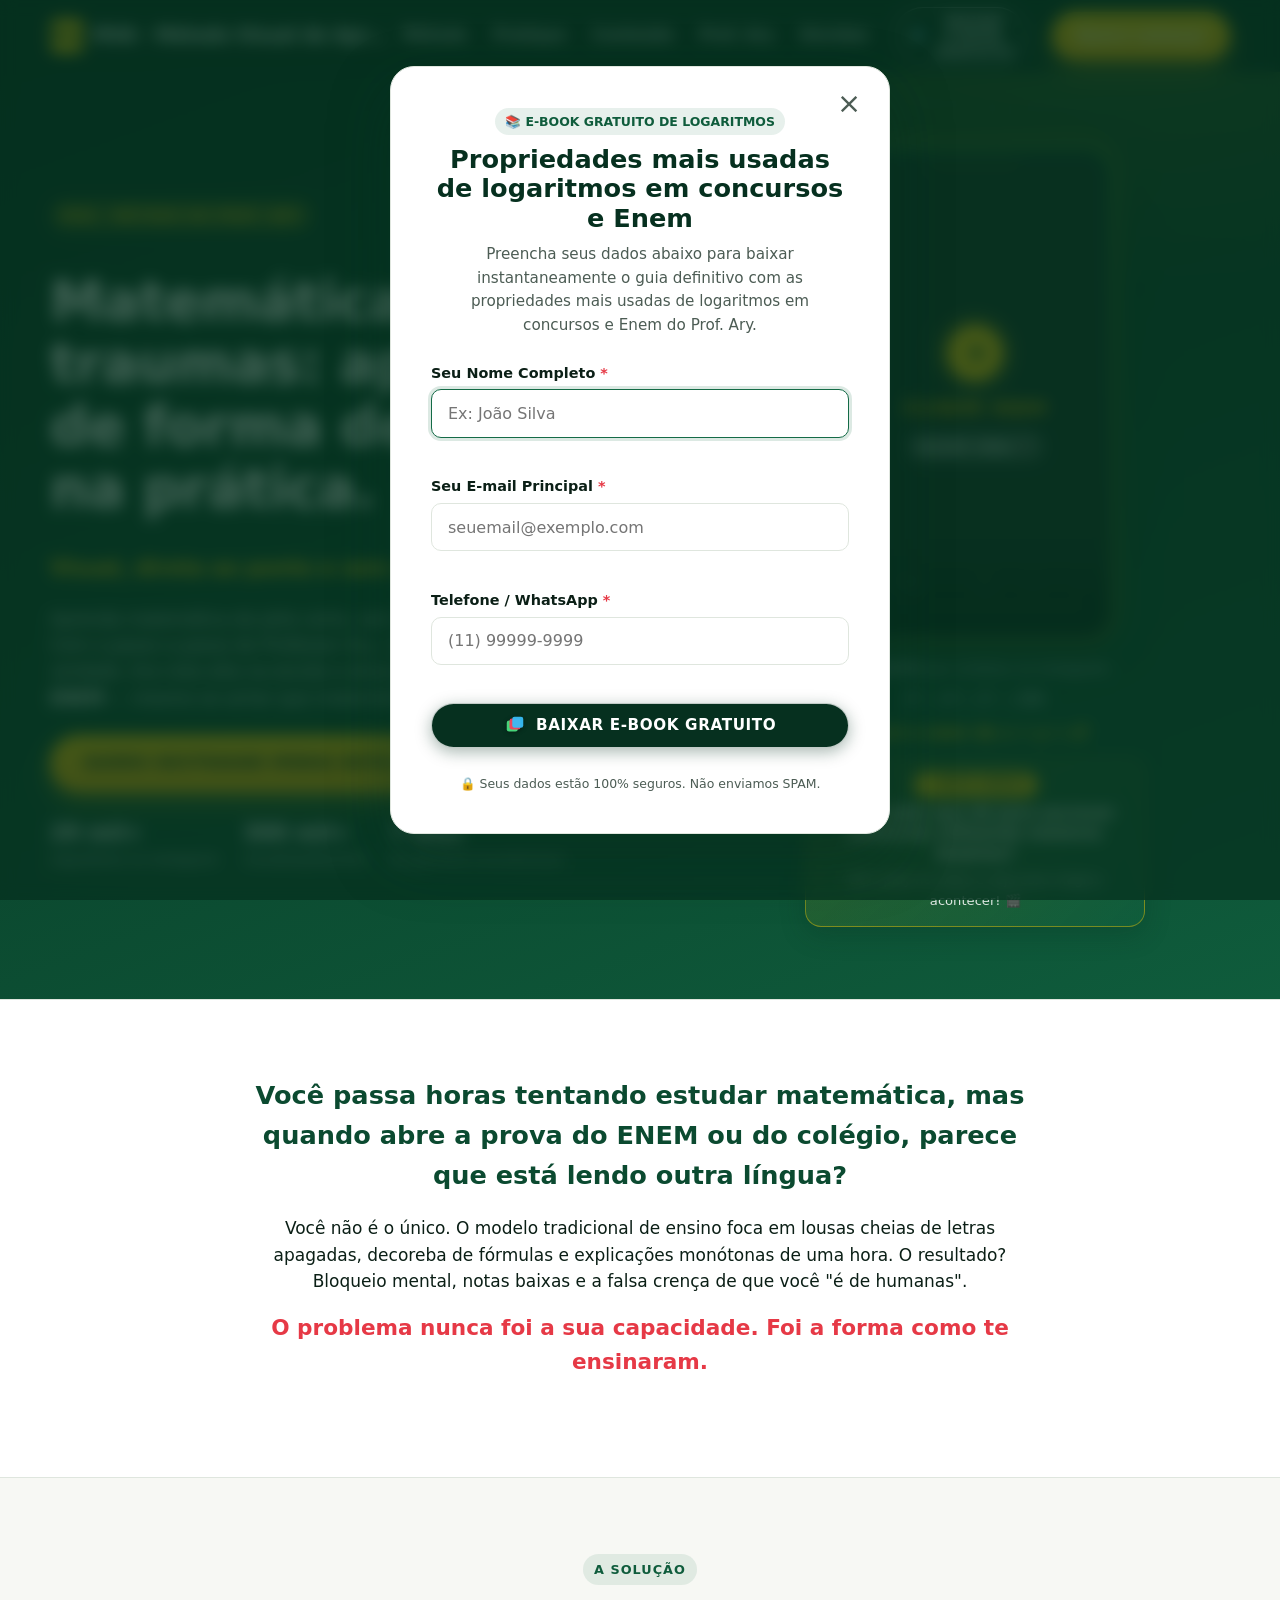
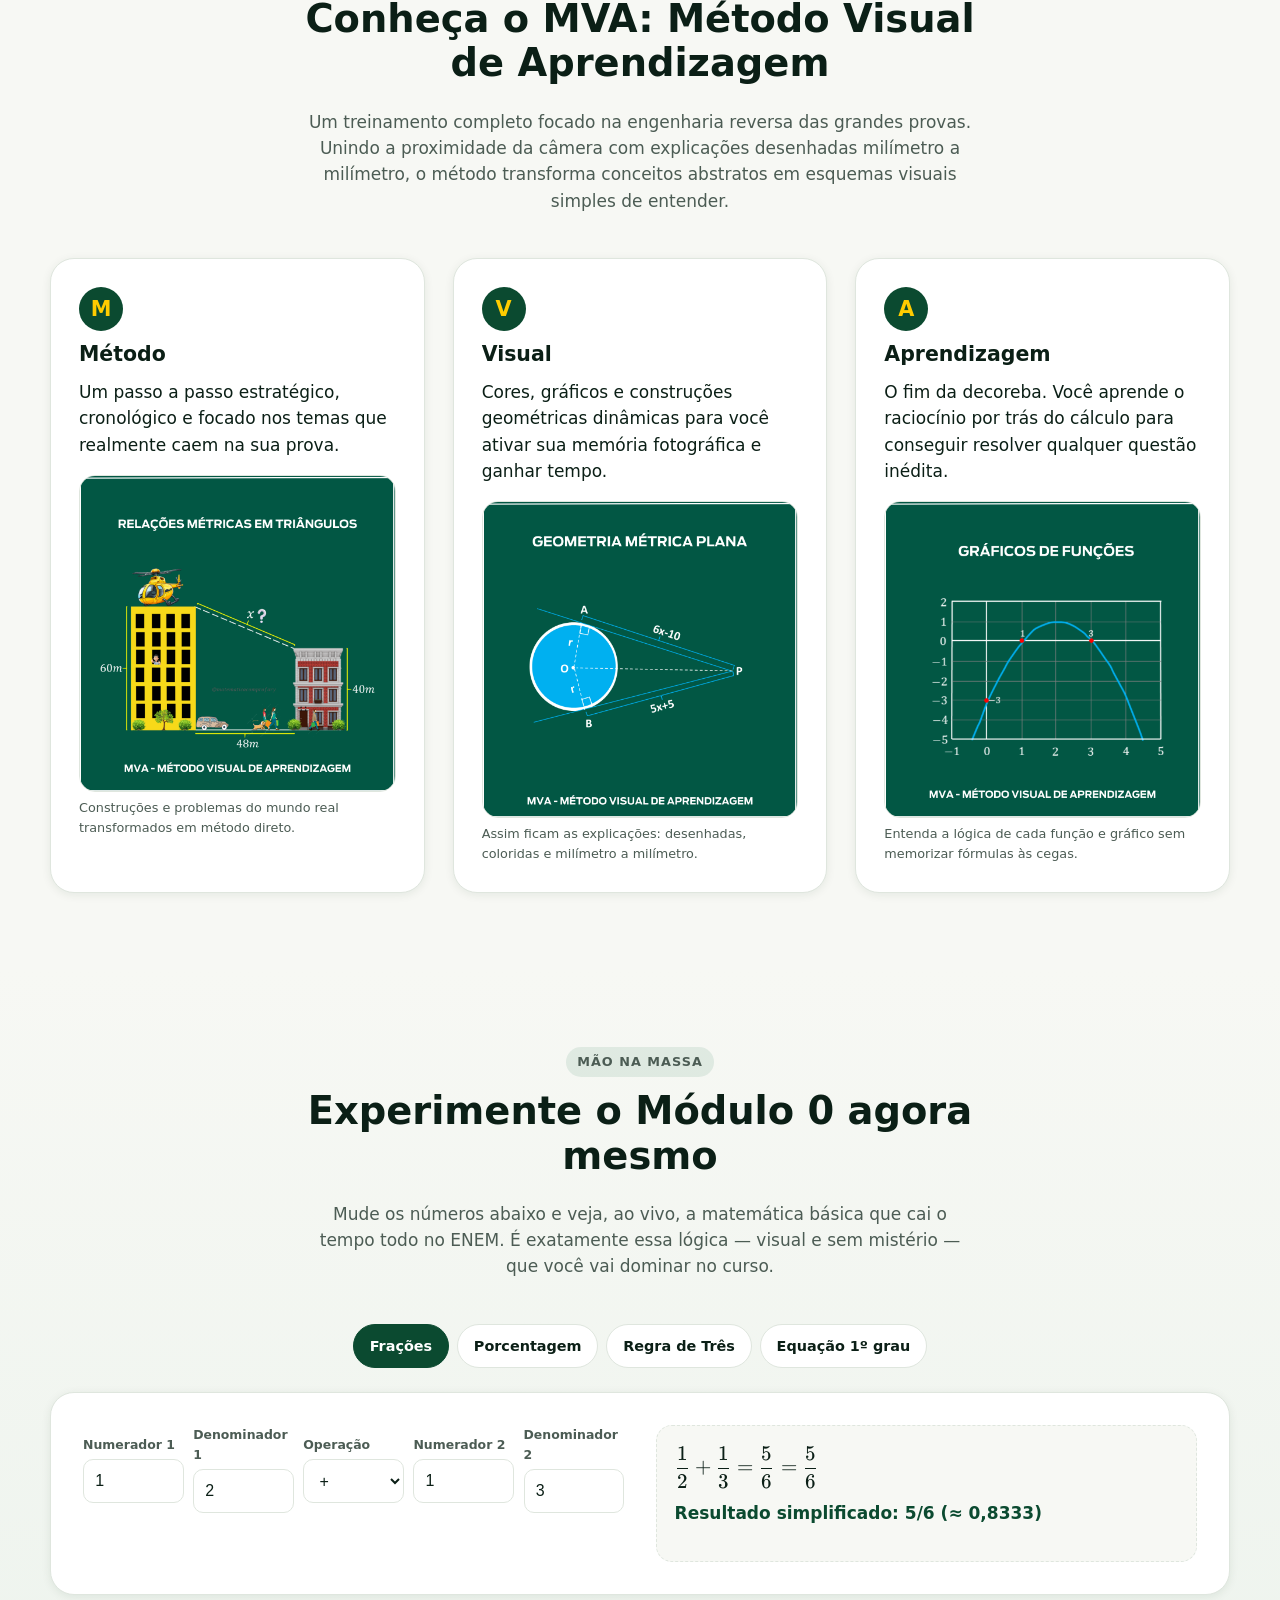
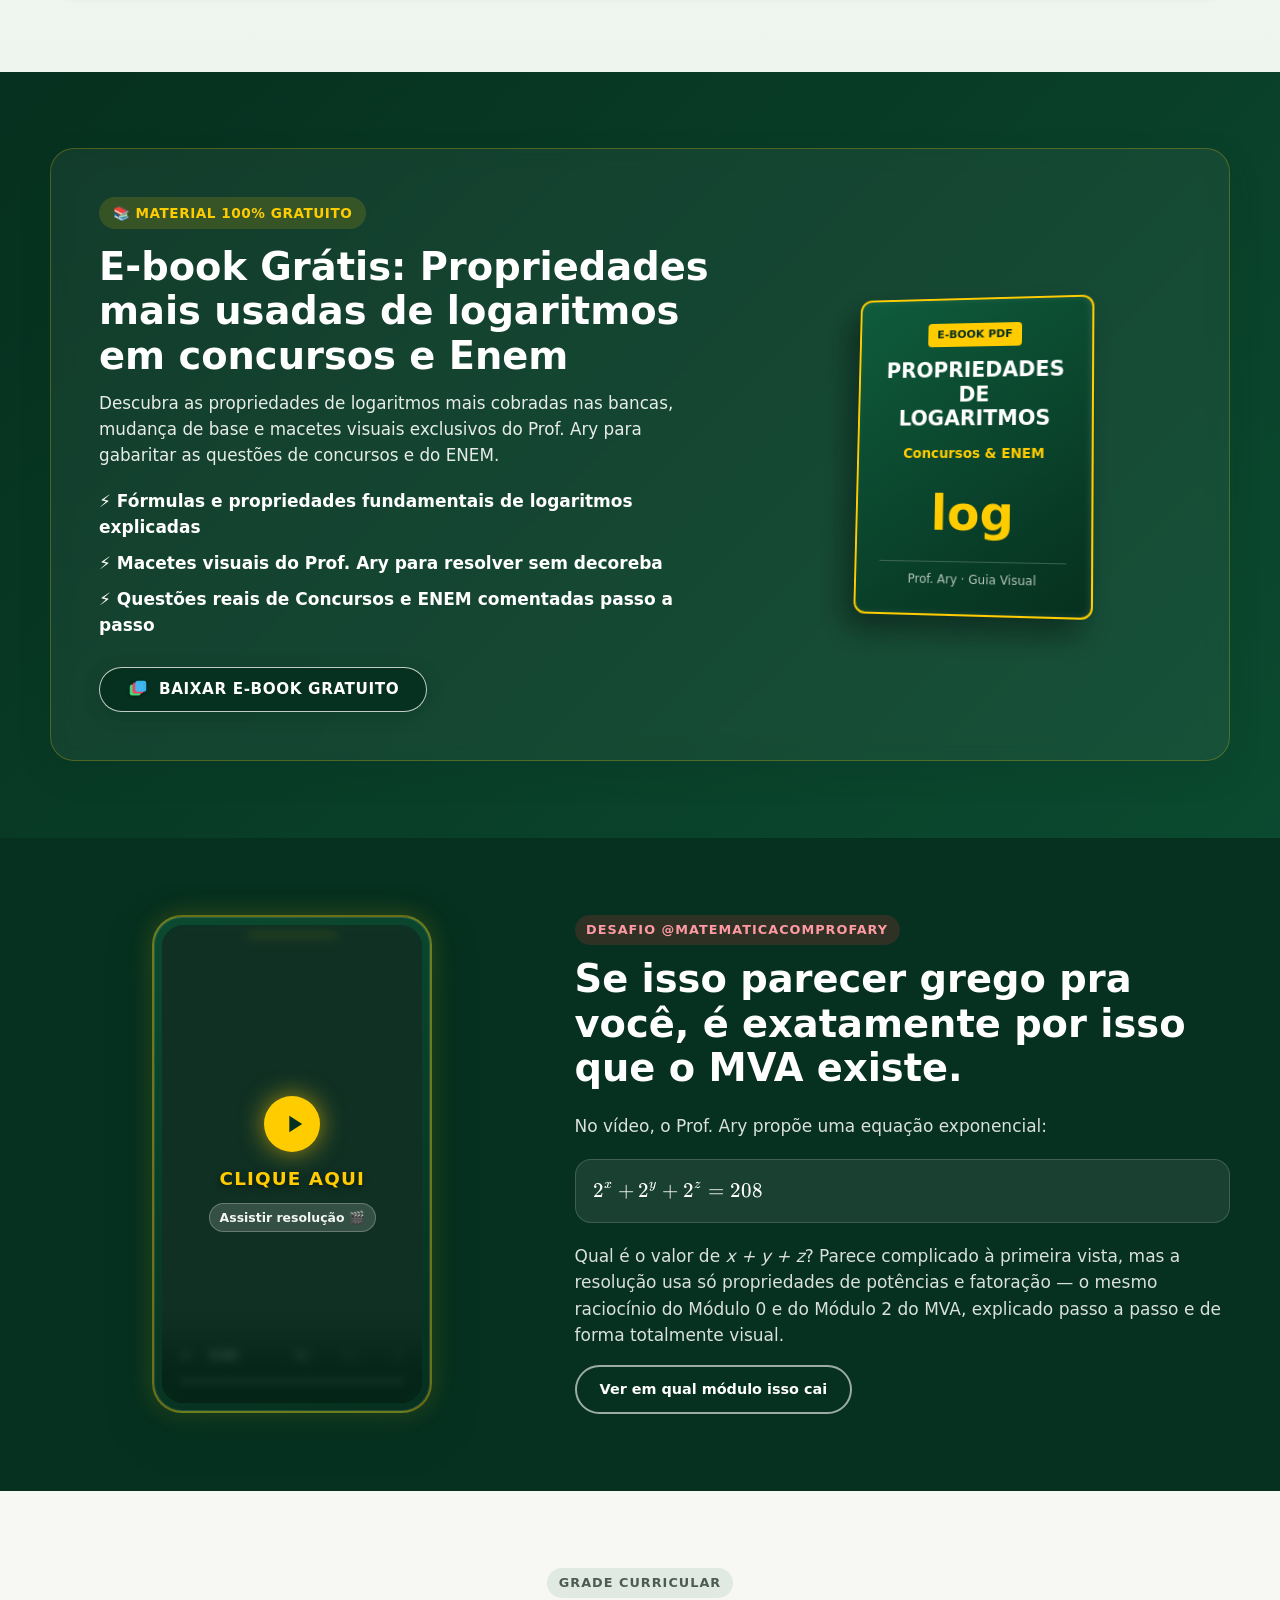
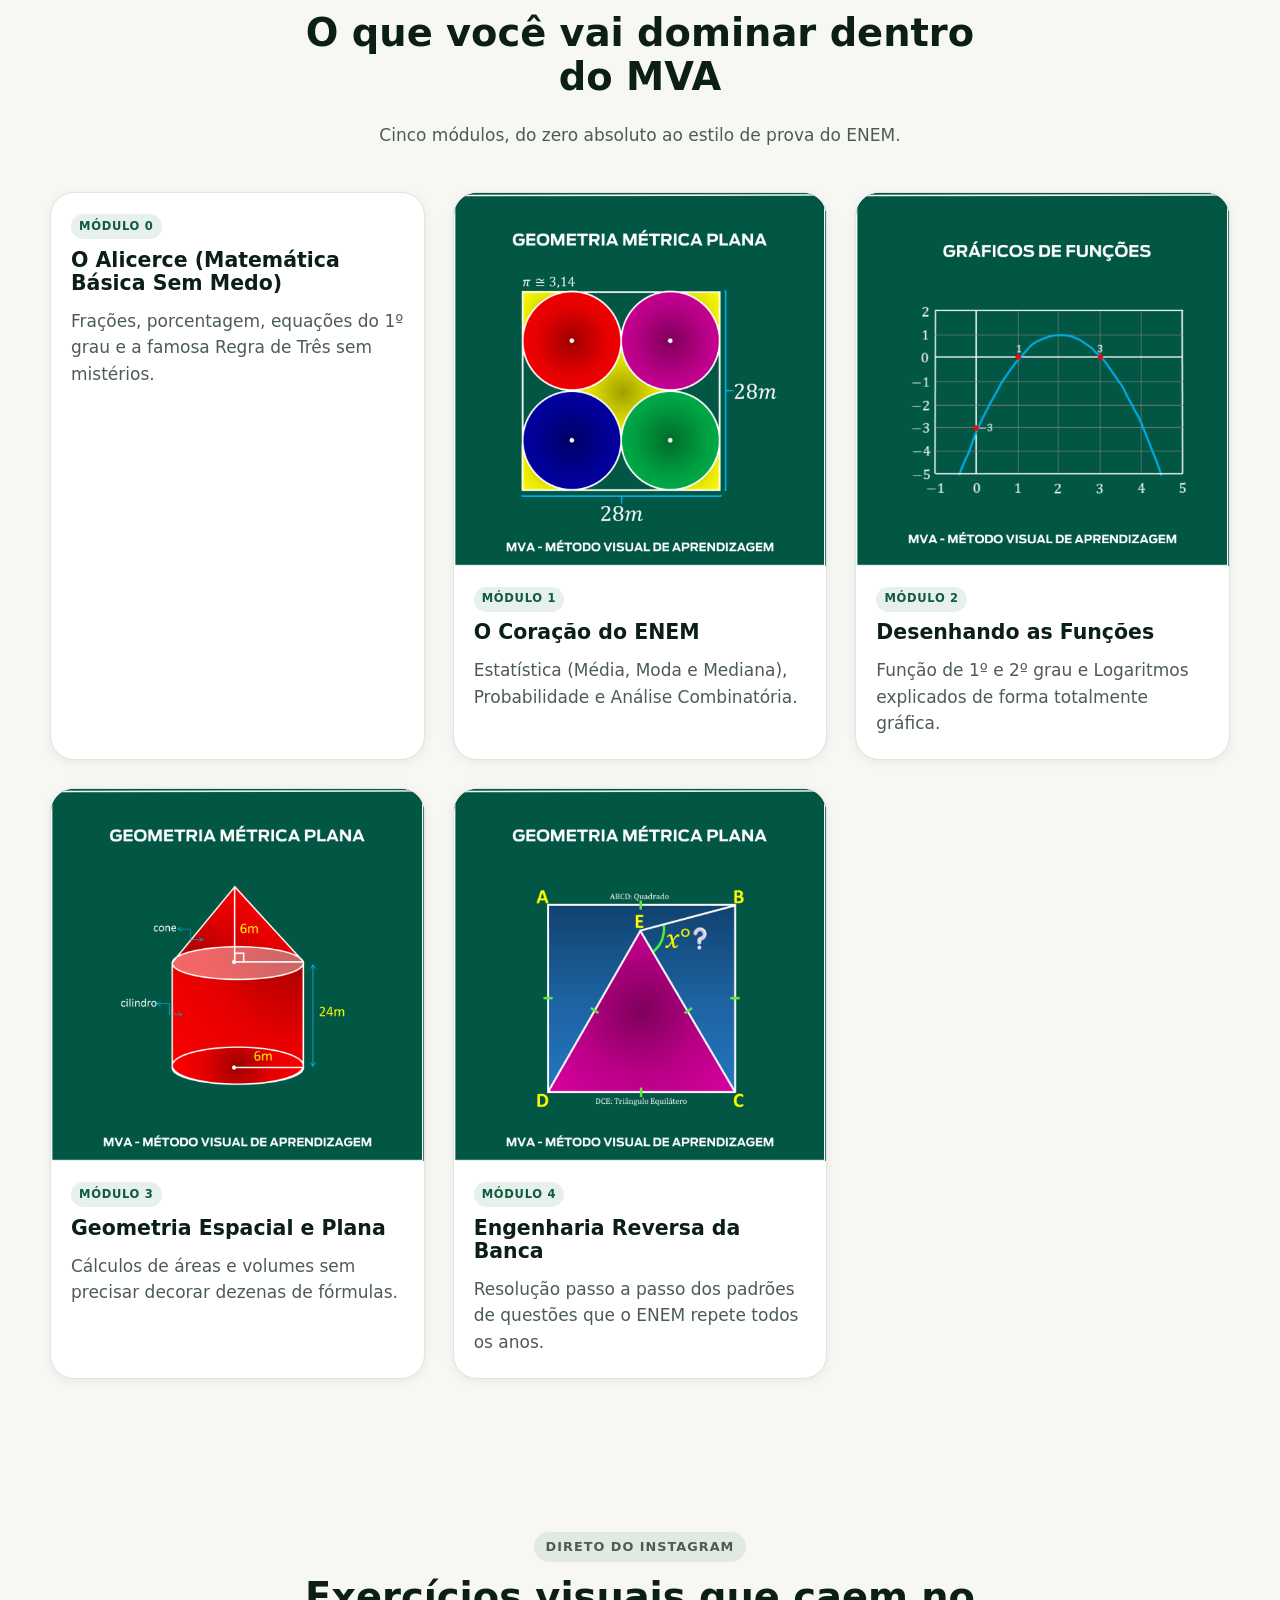
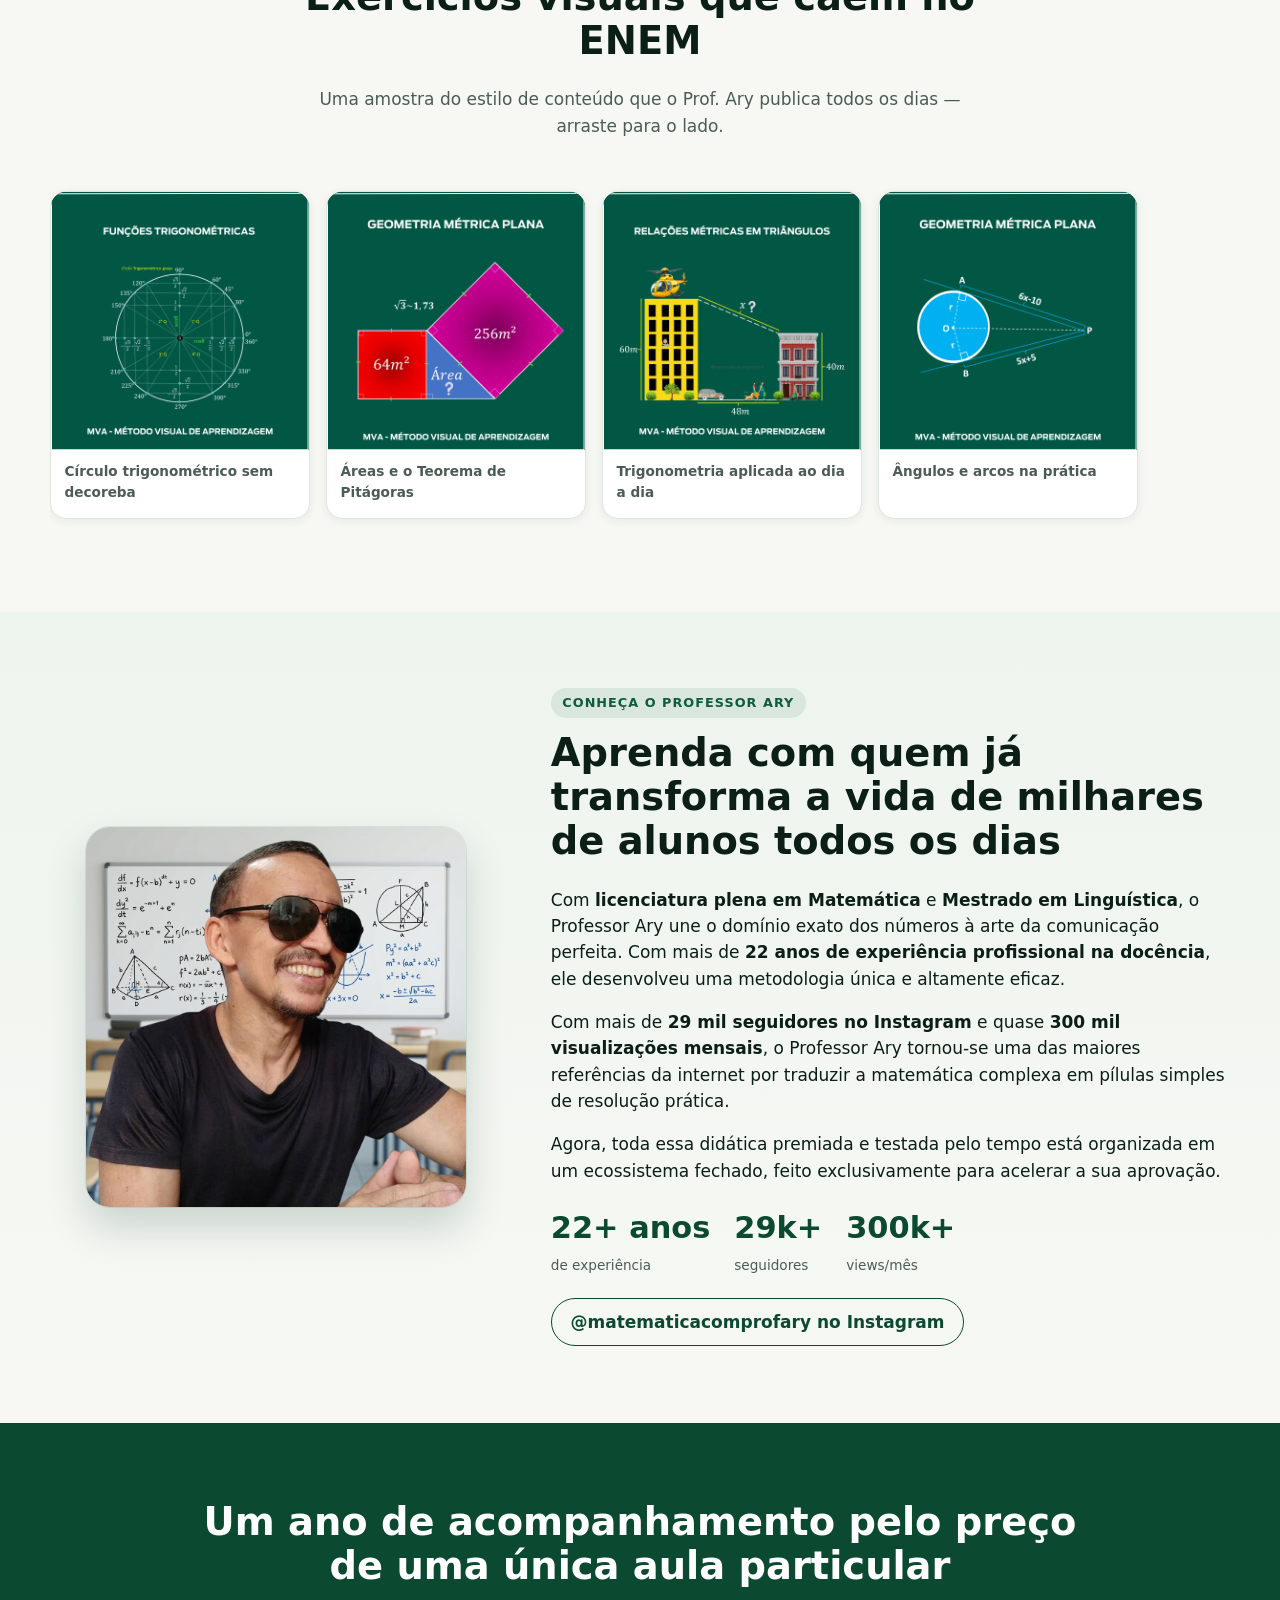
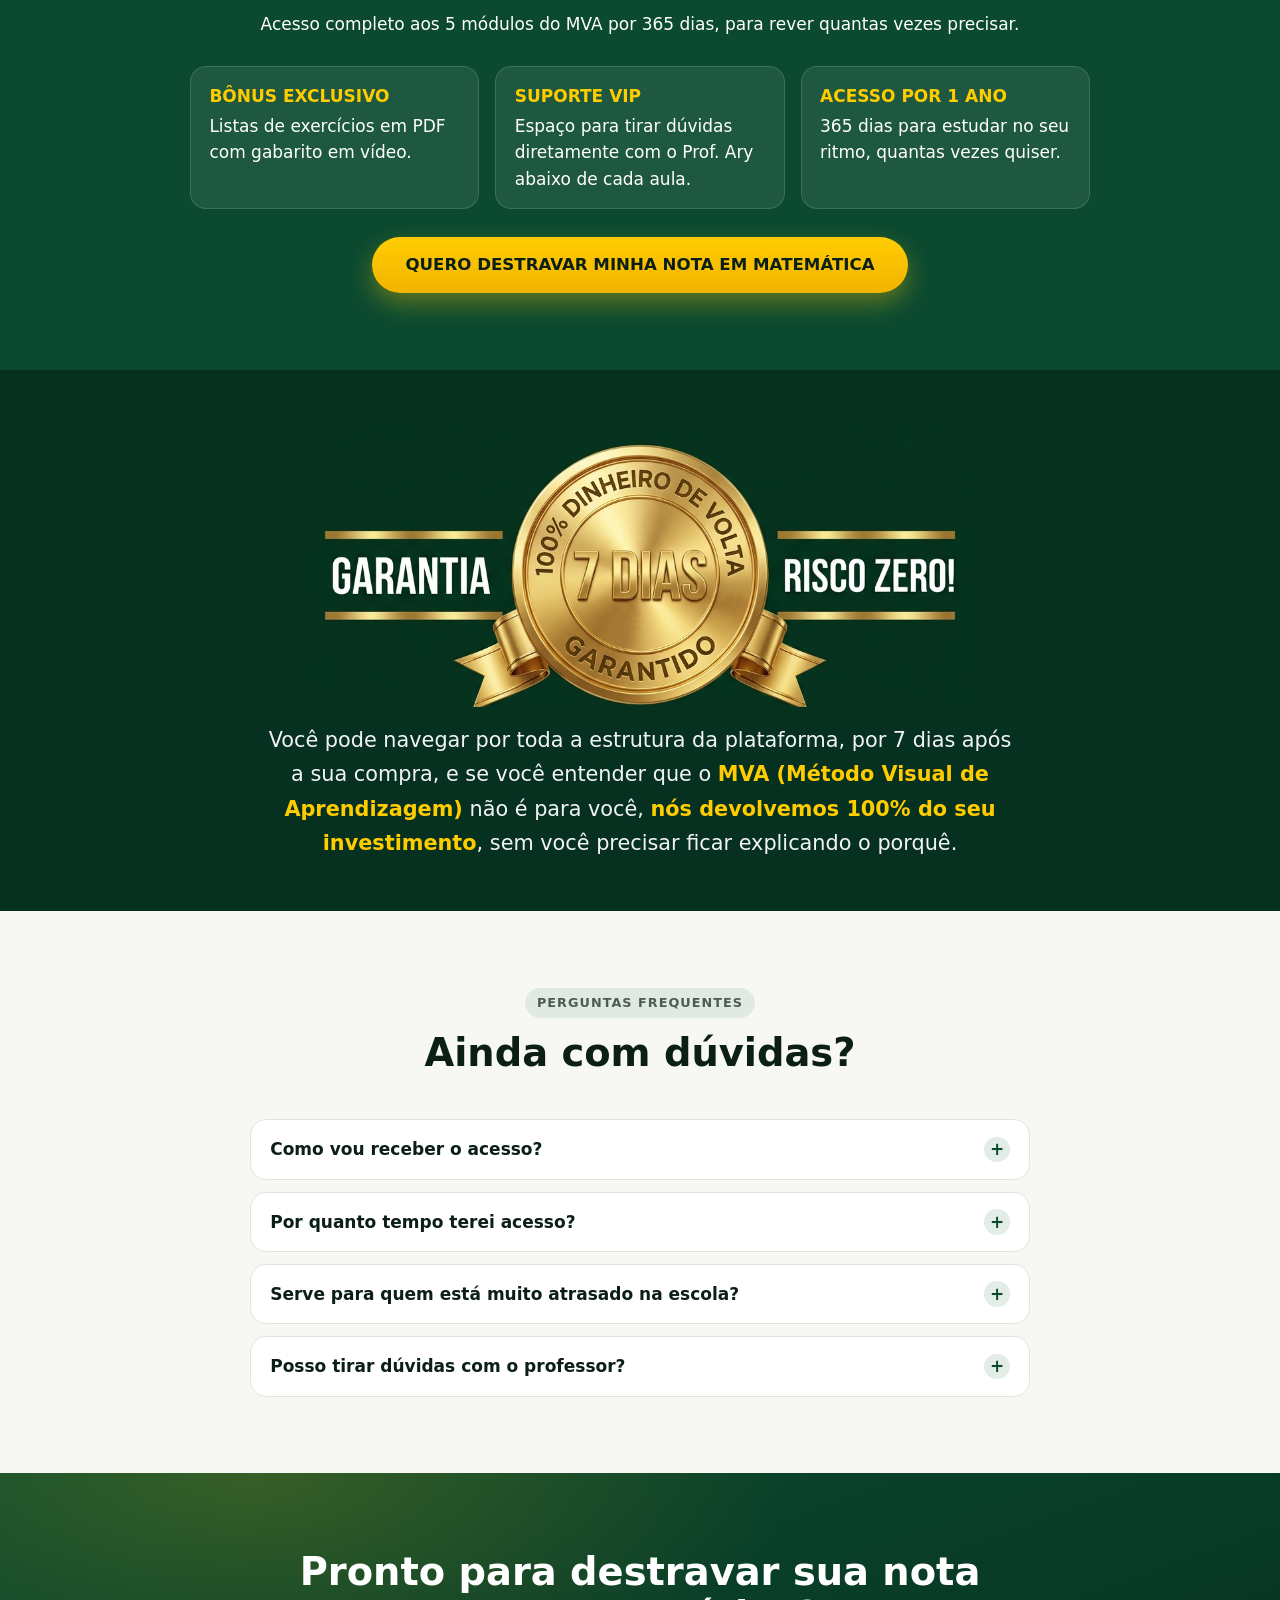
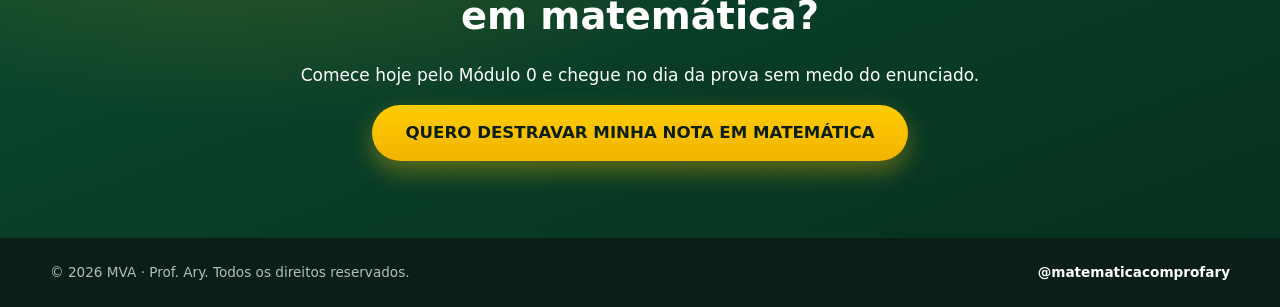
==== commit f315a528: "style: mover botao de e-book para o menu superior e atualizar mensagem do modal para propriedades ma" ====
--- a/index.html
+++ b/index.html
@@ -29,7 +29,14 @@
       <a href="#curriculo">Conteúdo</a>
       <a href="#prof-ary">Prof. Ary</a>
       <a href="#faq">Dúvidas</a>
-      <a href="#ebook" data-open-modal="ebookModal">E-book Grátis 📚</a>
+      <button type="button" class="btn btn-pill-ebook nav-ebook-pill" data-open-modal="ebookModal">
+        <svg width="18" height="18" viewBox="0 0 24 24" fill="none" class="ebook-stack-icon" aria-hidden="true">
+          <rect x="3" y="7" width="12" height="12" rx="2.5" fill="#4ADE80" opacity="0.95"/>
+          <rect x="6" y="5" width="12" height="12" rx="2.5" fill="#F43F5E" opacity="0.95"/>
+          <rect x="9" y="3" width="12" height="12" rx="2.5" fill="#38BDF8" opacity="0.95"/>
+        </svg>
+        <span>BAIXAR E-BOOK GRATUITO</span>
+      </button>
       <a class="btn btn-primary" href="#oferta">Quero começar</a>
     </nav>
   </div>
@@ -47,14 +54,6 @@
         <p class="sub">Aprenda matemática do jeito certo, sem complicação e no seu ritmo. Com o passo a passo do Professor Ary, você entende a matéria de verdade, tira nota alta na escola e alcança <strong>mais de 800 pontos no ENEM</strong> — mesmo se achar que matemática não é para você.</p>
         <div class="cta-row">
           <a class="btn btn-primary btn-lg" href="#oferta">QUERO DESTRAVAR MINHA NOTA EM MATEMÁTICA</a>
-          <button type="button" class="btn btn-pill-ebook btn-lg" data-open-modal="ebookModal">
-            <svg width="22" height="22" viewBox="0 0 24 24" fill="none" class="ebook-stack-icon" aria-hidden="true">
-              <rect x="3" y="7" width="12" height="12" rx="2.5" fill="#4ADE80" opacity="0.95"/>
-              <rect x="6" y="5" width="12" height="12" rx="2.5" fill="#F43F5E" opacity="0.95"/>
-              <rect x="9" y="3" width="12" height="12" rx="2.5" fill="#38BDF8" opacity="0.95"/>
-            </svg>
-            <span>BAIXAR E-BOOK GRATUITO</span>
-          </button>
         </div>
         <ul class="hero-stats">
           <li><strong>29 mil+</strong> seguidores no Instagram</li>
@@ -289,7 +288,7 @@
         <div class="ebook-content">
           <div class="ebook-text">
             <span class="ebook-badge">📚 MATERIAL 100% GRATUITO</span>
-            <h2>E-book Grátis: Fórmulas de Logaritmos que mais caem em Concursos e ENEM</h2>
+            <h2>E-book Grátis: Propriedades mais usadas de logaritmos em concursos e Enem</h2>
             <p>Descubra as propriedades de logaritmos mais cobradas nas bancas, mudança de base e macetes visuais exclusivos do Prof. Ary para gabaritar as questões de concursos e do ENEM.</p>
             <ul class="ebook-highlights">
               <li>⚡ Fórmulas e propriedades fundamentais de logaritmos explicadas</li>
@@ -308,7 +307,7 @@
           <div class="ebook-mockup" aria-hidden="true">
             <div class="book-cover">
               <span class="book-tag">E-BOOK PDF</span>
-              <div class="book-title">FÓRMULAS DE<br>LOGARITMOS</div>
+              <div class="book-title">PROPRIEDADES DE<br>LOGARITMOS</div>
               <div class="book-subtitle">Concursos & ENEM</div>
               <div class="book-icon">log</div>
               <div class="book-footer">Prof. Ary · Guia Visual</div>
@@ -571,8 +570,8 @@
     <div id="leadFormContainer">
       <div class="modal-header">
         <span class="modal-badge">📚 E-BOOK GRATUITO DE LOGARITMOS</span>
-        <h3 id="modalTitle">E-book Grátis: Fórmulas de Logaritmos que mais caem em provas de concursos e ENEM</h3>
-        <p>Preencha seus dados abaixo para baixar instantaneamente o guia definitivo com as fórmulas e macetes de logaritmos do Prof. Ary.</p>
+        <h3 id="modalTitle">Propriedades mais usadas de logaritmos em concursos e Enem</h3>
+        <p>Preencha seus dados abaixo para baixar instantaneamente o guia definitivo com as propriedades mais usadas de logaritmos em concursos e Enem do Prof. Ary.</p>
       </div>
 
       <form id="leadForm" class="modal-form" novalidate>
@@ -611,7 +610,7 @@
     <div id="leadSuccess" class="modal-success" hidden>
       <div class="success-icon" aria-hidden="true">✓</div>
       <h3>Parabéns! E-book de Logaritmos liberado!</h3>
-      <p class="success-msg">Seu E-book de Fórmulas de Logaritmos em PDF já está pronto para leitura. Se o link não abrir automaticamente em uma nova aba, clique no botão abaixo para acessar agora mesmo:</p>
+      <p class="success-msg">Seu E-book com as propriedades mais usadas de logaritmos em concursos e Enem em PDF já está pronto para leitura. Se o link não abrir automaticamente em uma nova aba, clique no botão abaixo para acessar agora mesmo:</p>
       
       <a id="downloadEbookLink" href="https://drive.google.com/file/d/16Q_omXgN6F1viClse3oT4OeBMDKe_oAq/view?usp=drive_link" target="_blank" rel="noopener noreferrer" class="btn btn-pill-ebook btn-block btn-lg">
         <svg width="22" height="22" viewBox="0 0 24 24" fill="none" class="ebook-stack-icon" aria-hidden="true">
--- a/styles.css
+++ b/styles.css
@@ -1298,6 +1298,16 @@
   height: 22px;
   filter: drop-shadow(0 1px 2px rgba(0, 0, 0, 0.35));
 }
+.btn-pill-ebook.nav-ebook-pill {
+  padding: 0.4em 1em;
+  font-size: 0.8rem;
+  box-shadow: 0 2px 10px rgba(6, 48, 31, 0.25);
+  font-weight: 800;
+}
+.btn-pill-ebook.nav-ebook-pill .ebook-stack-icon {
+  width: 17px;
+  height: 17px;
+}
 
 /* ---------- Modal Pop-up ---------- */
 .modal-overlay {
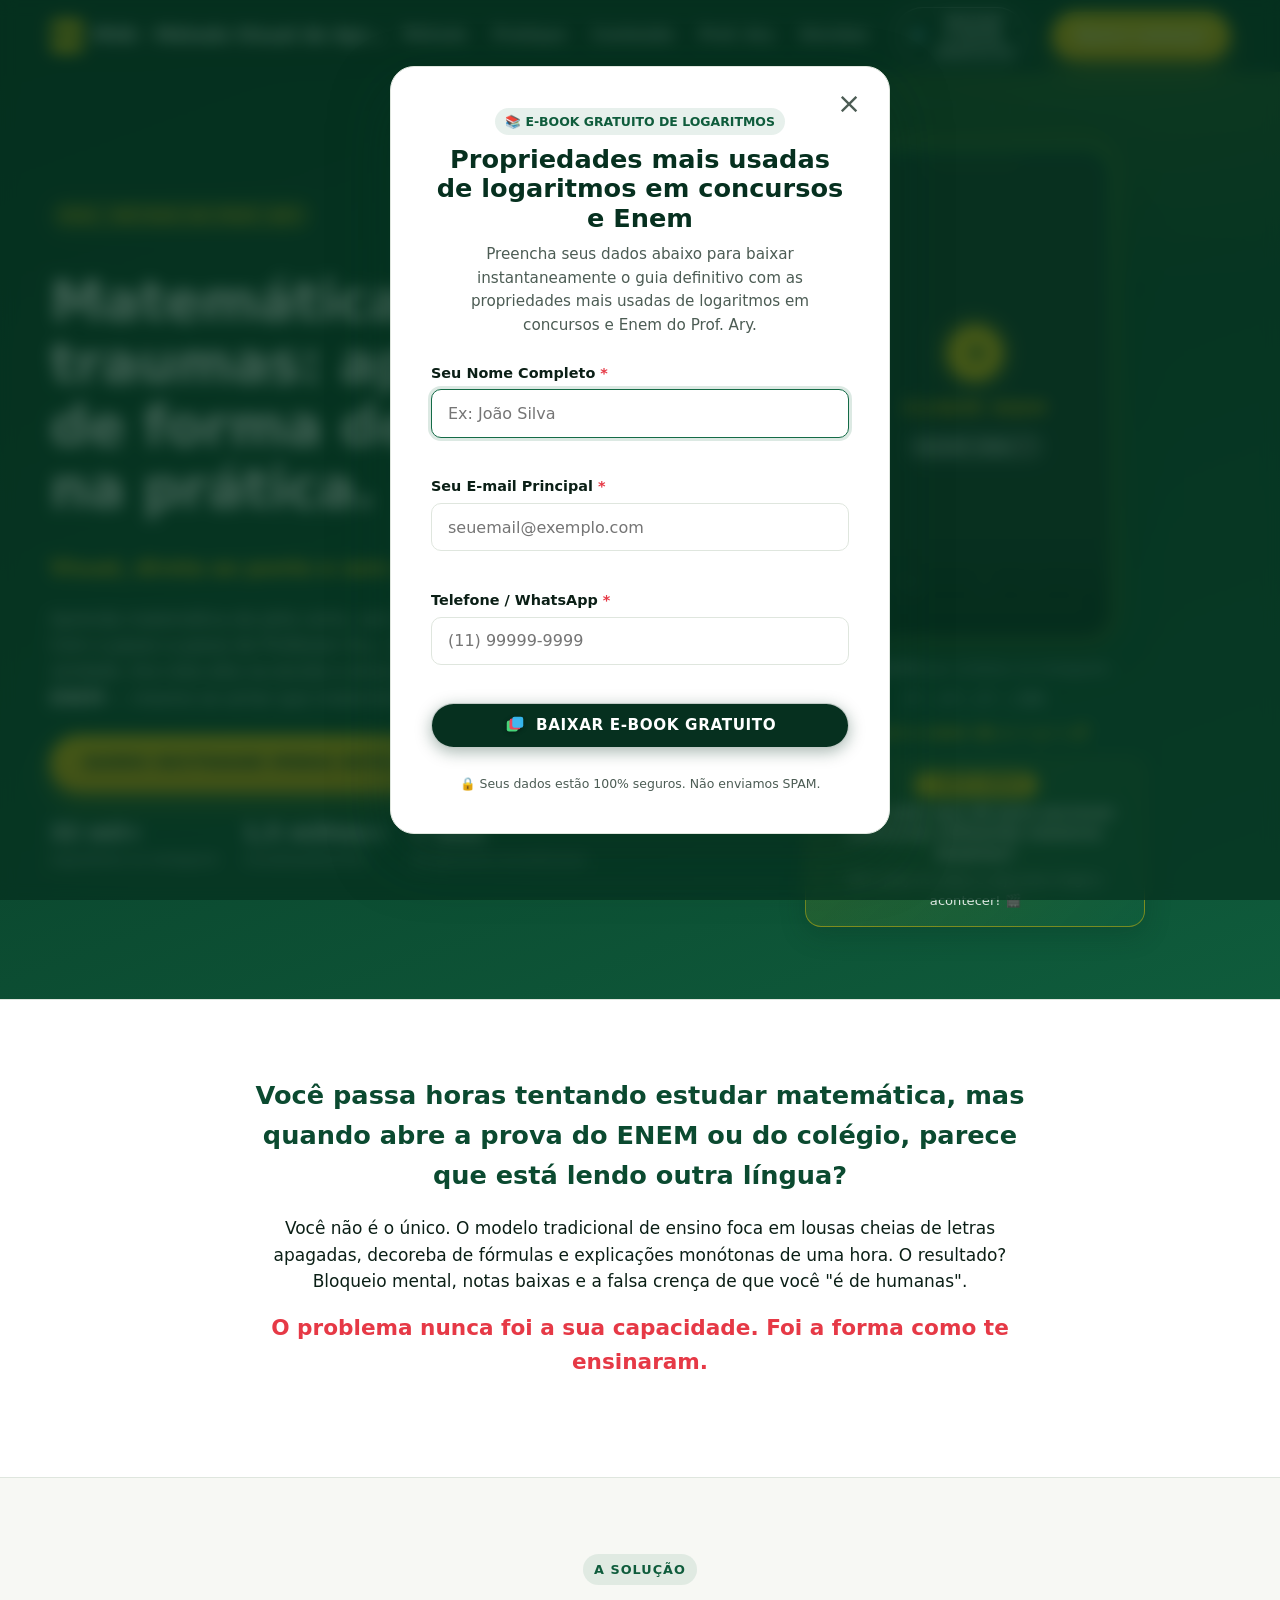
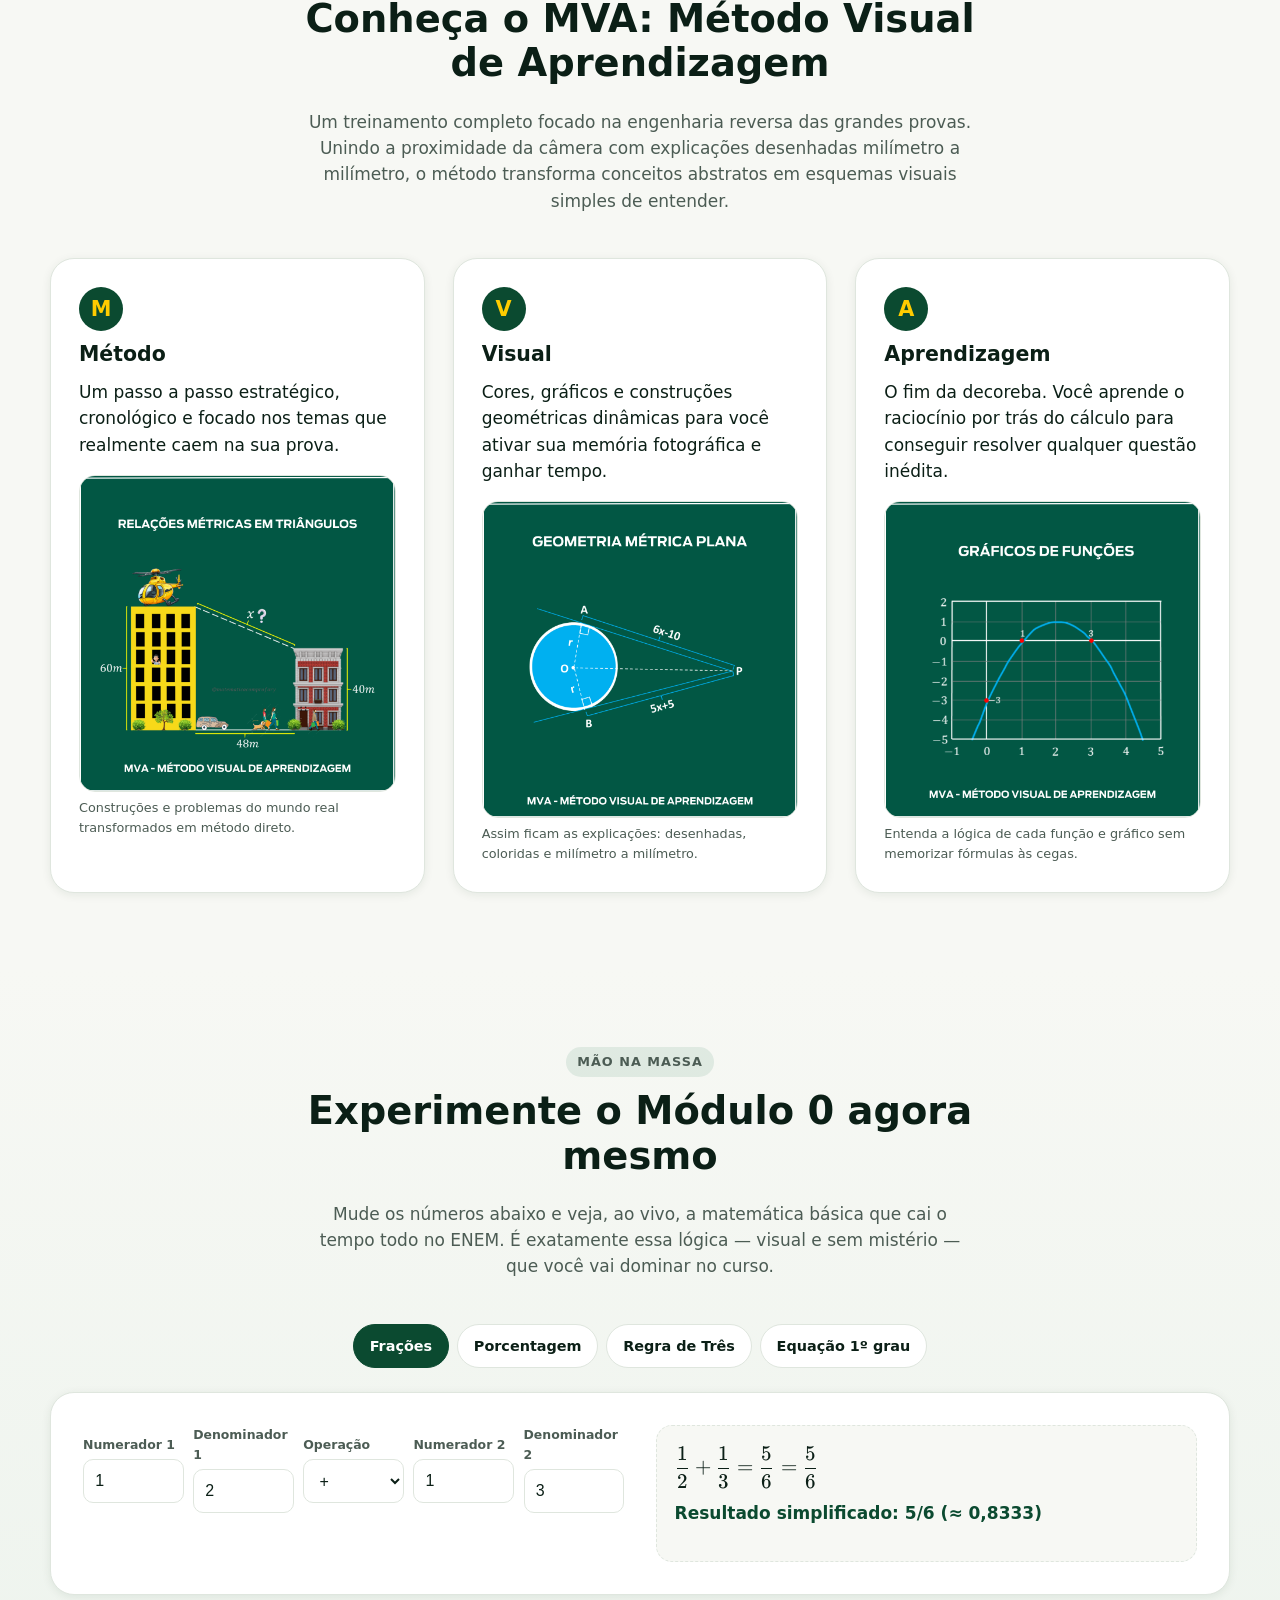
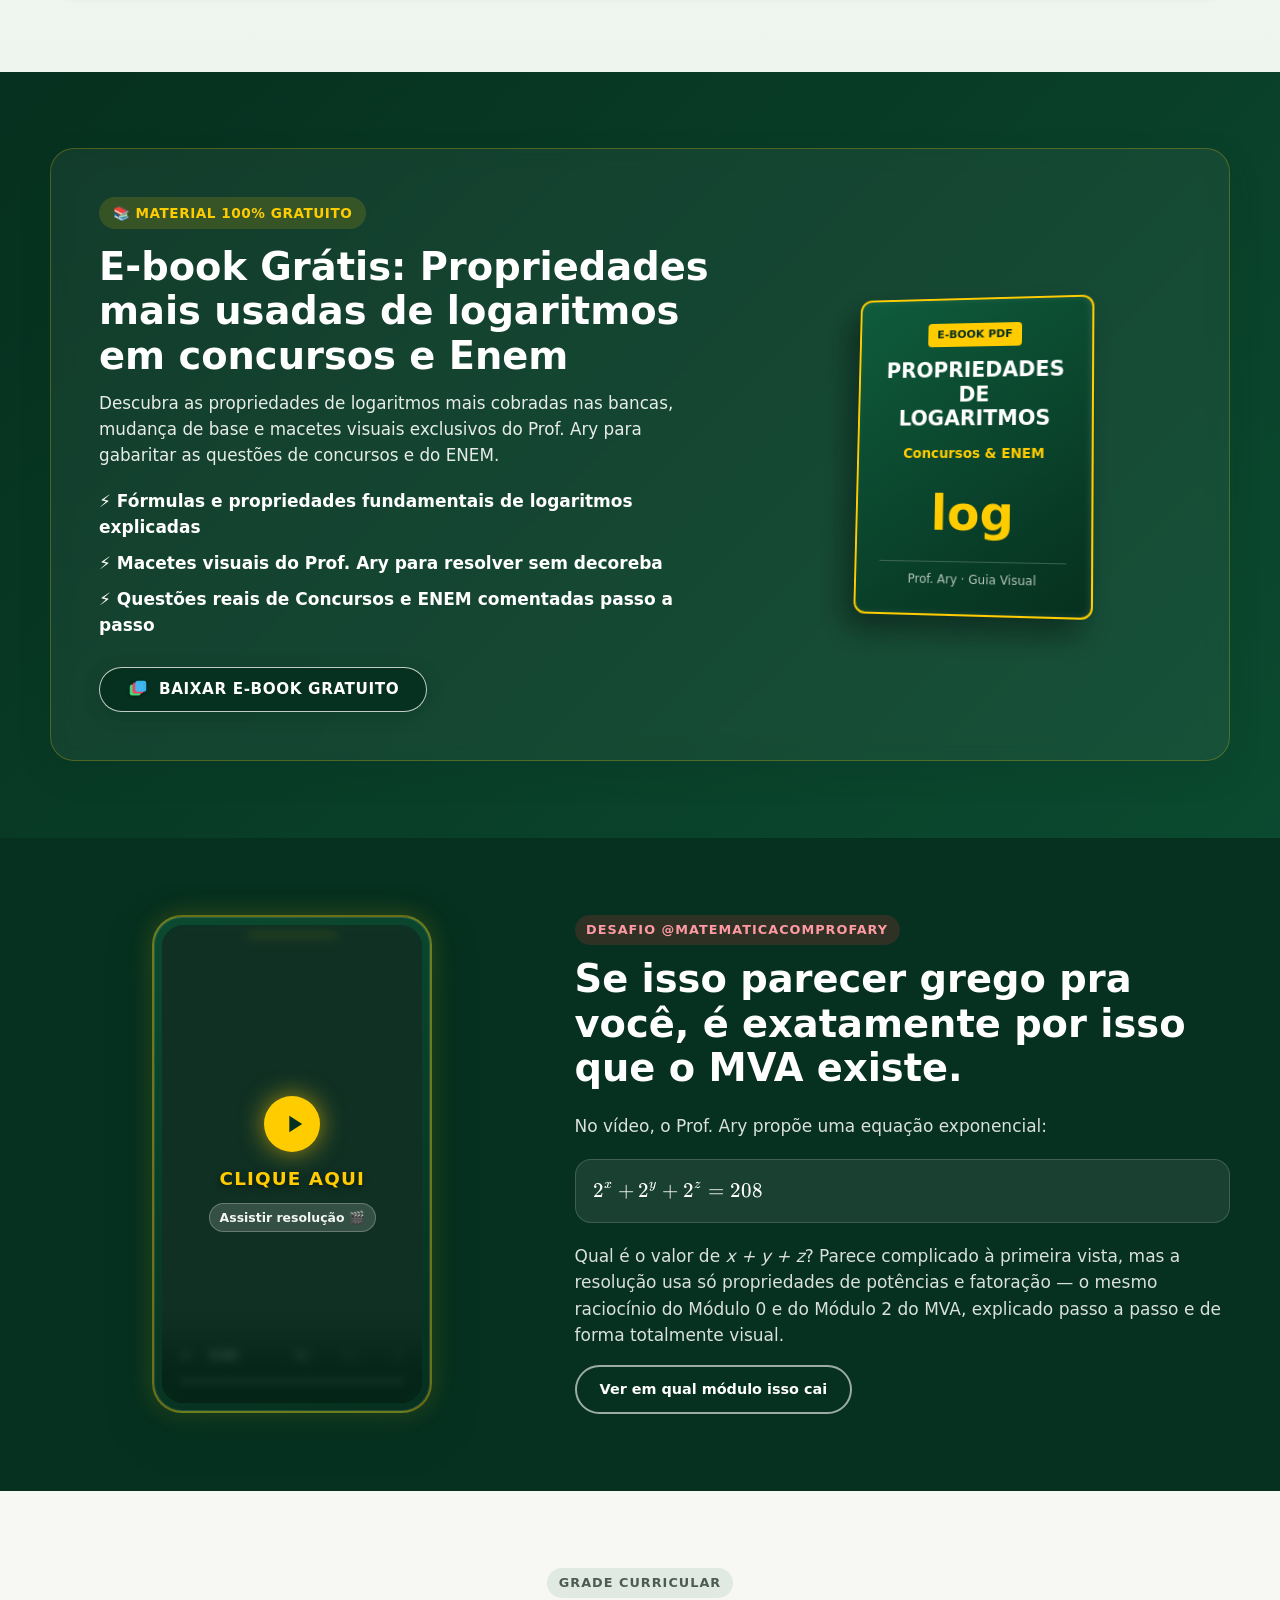
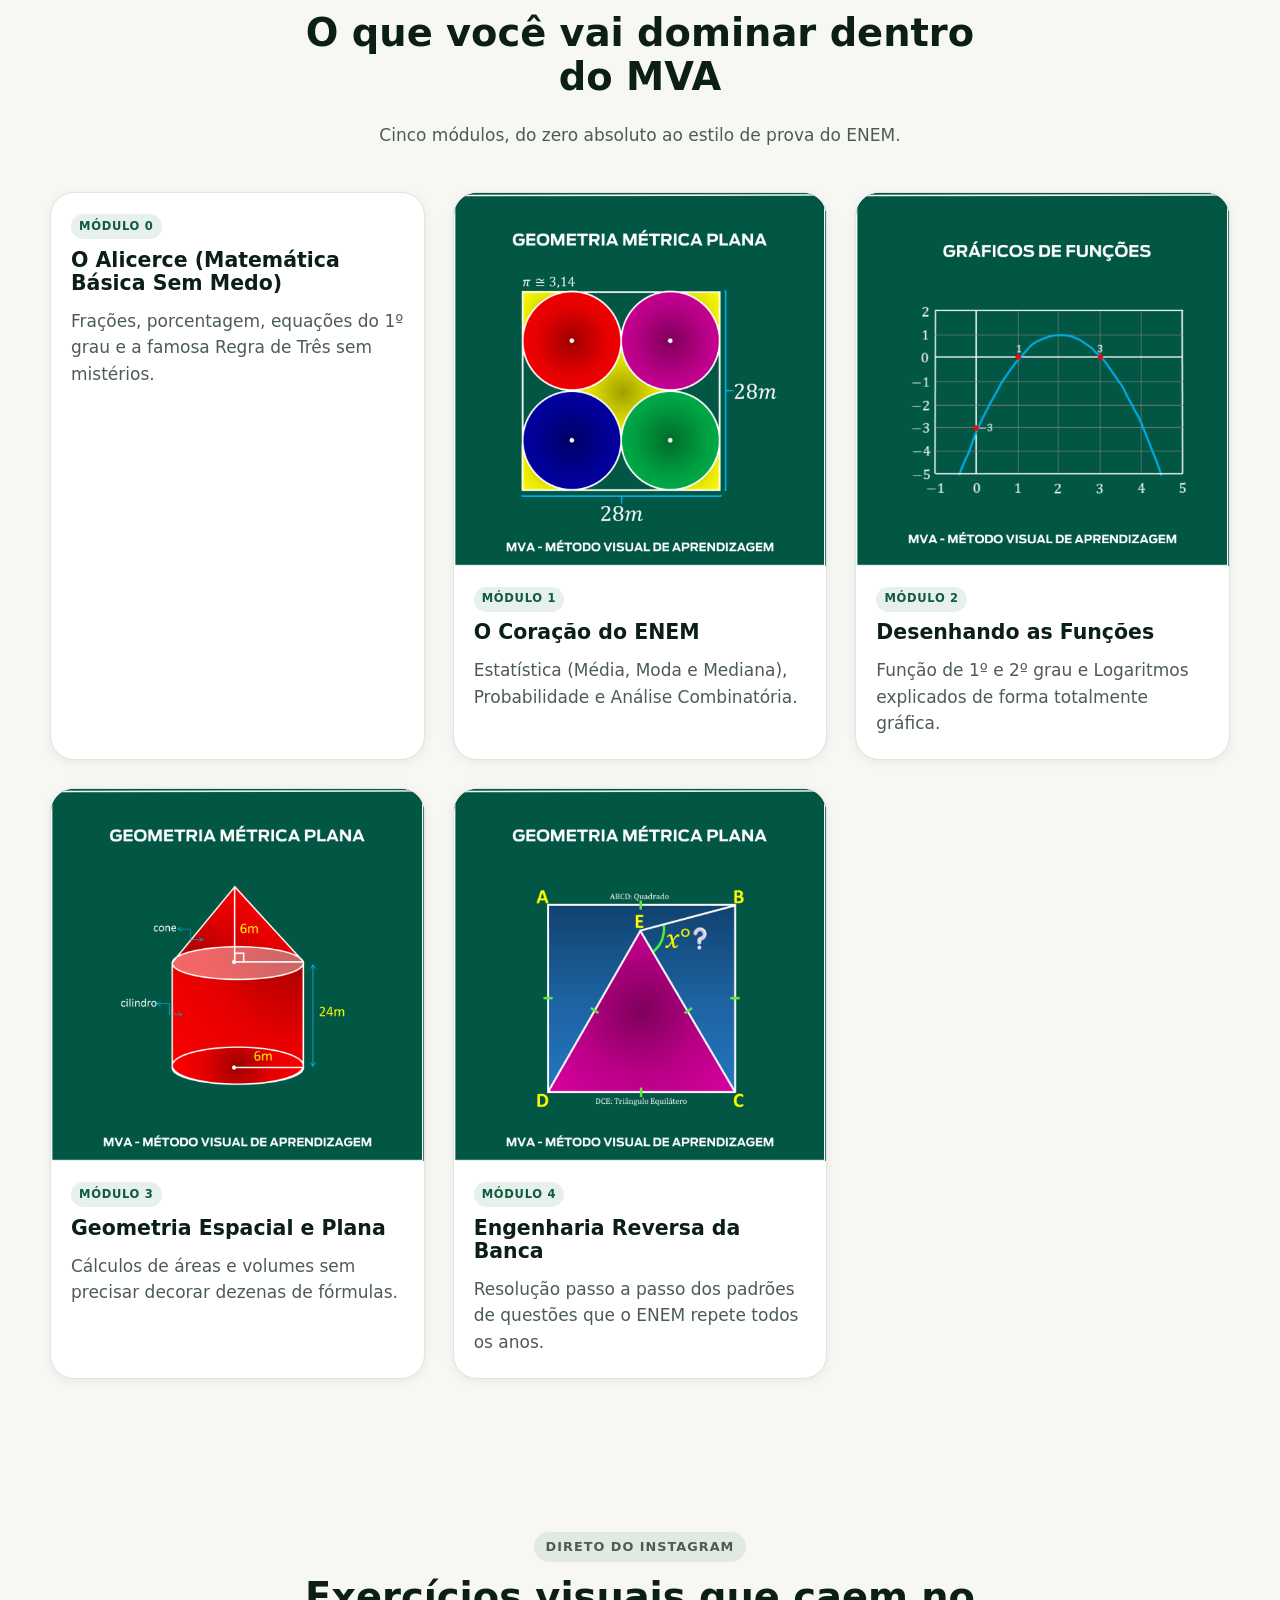
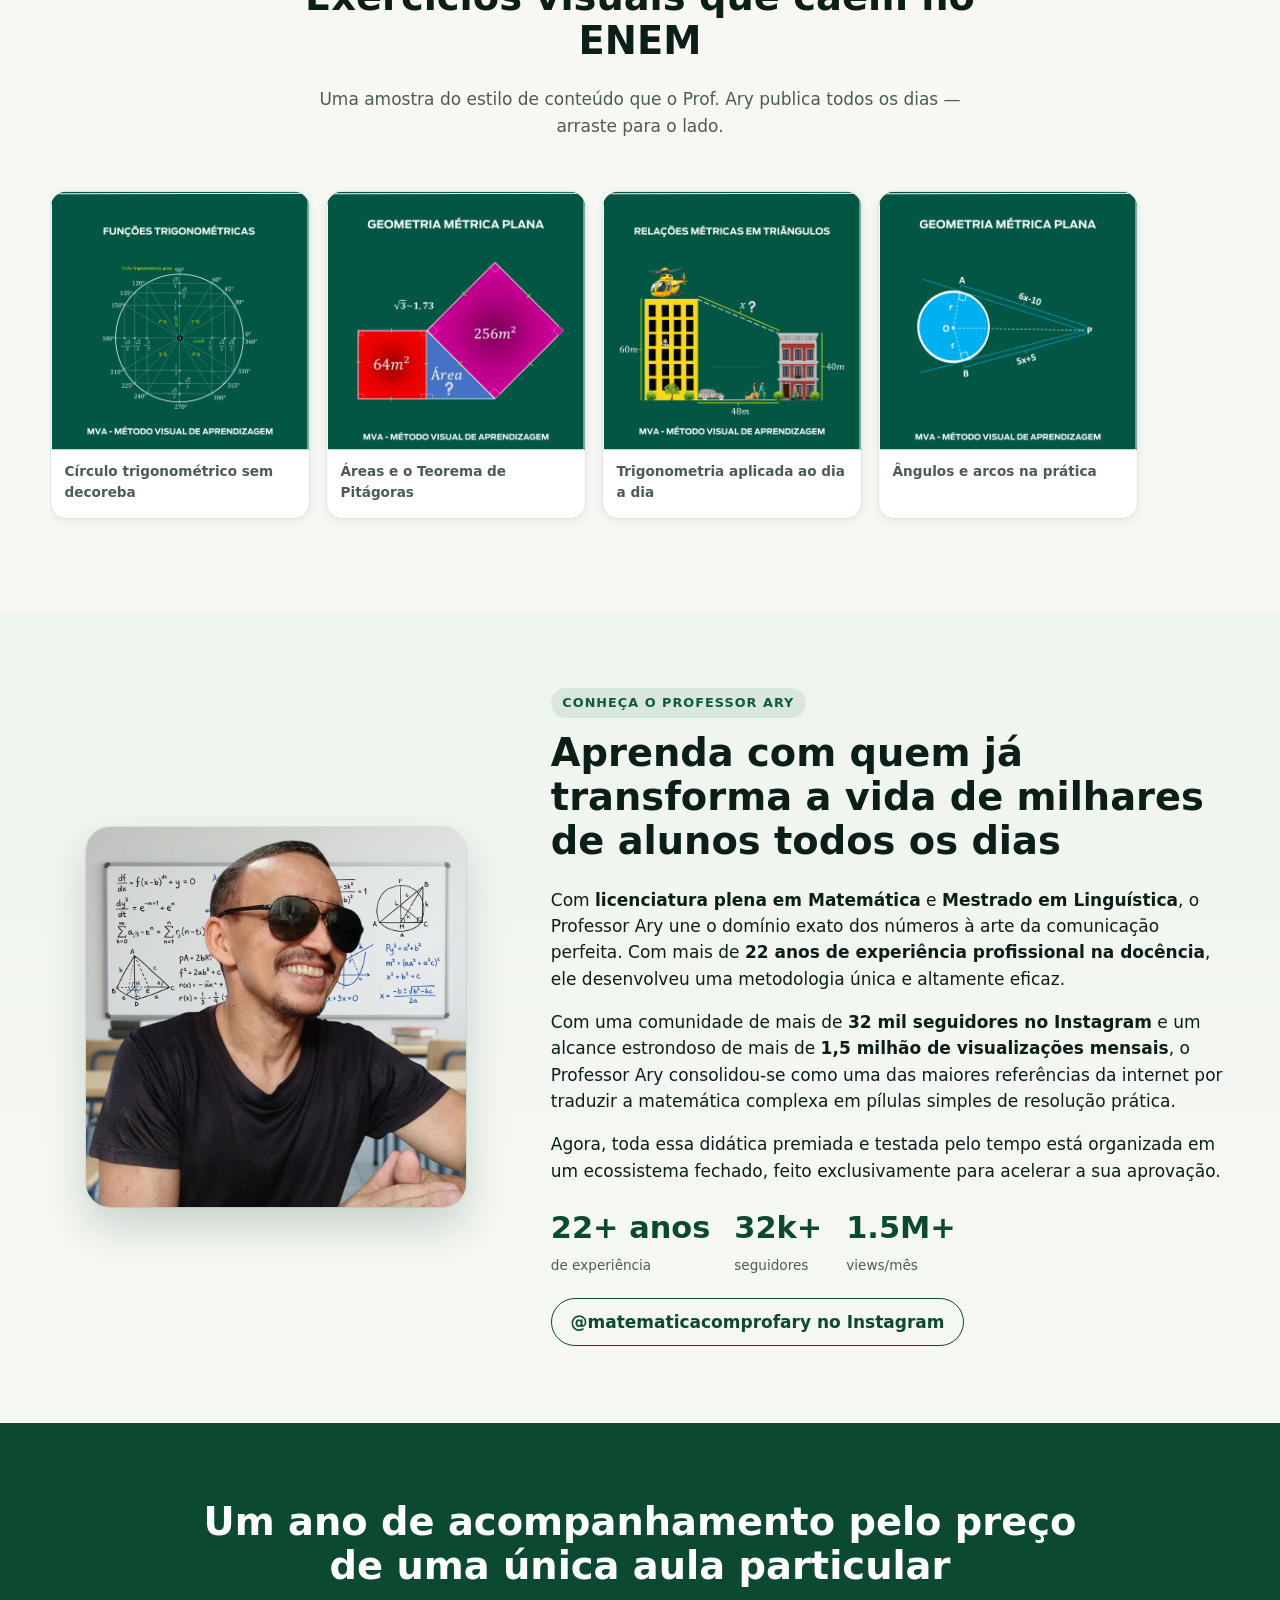
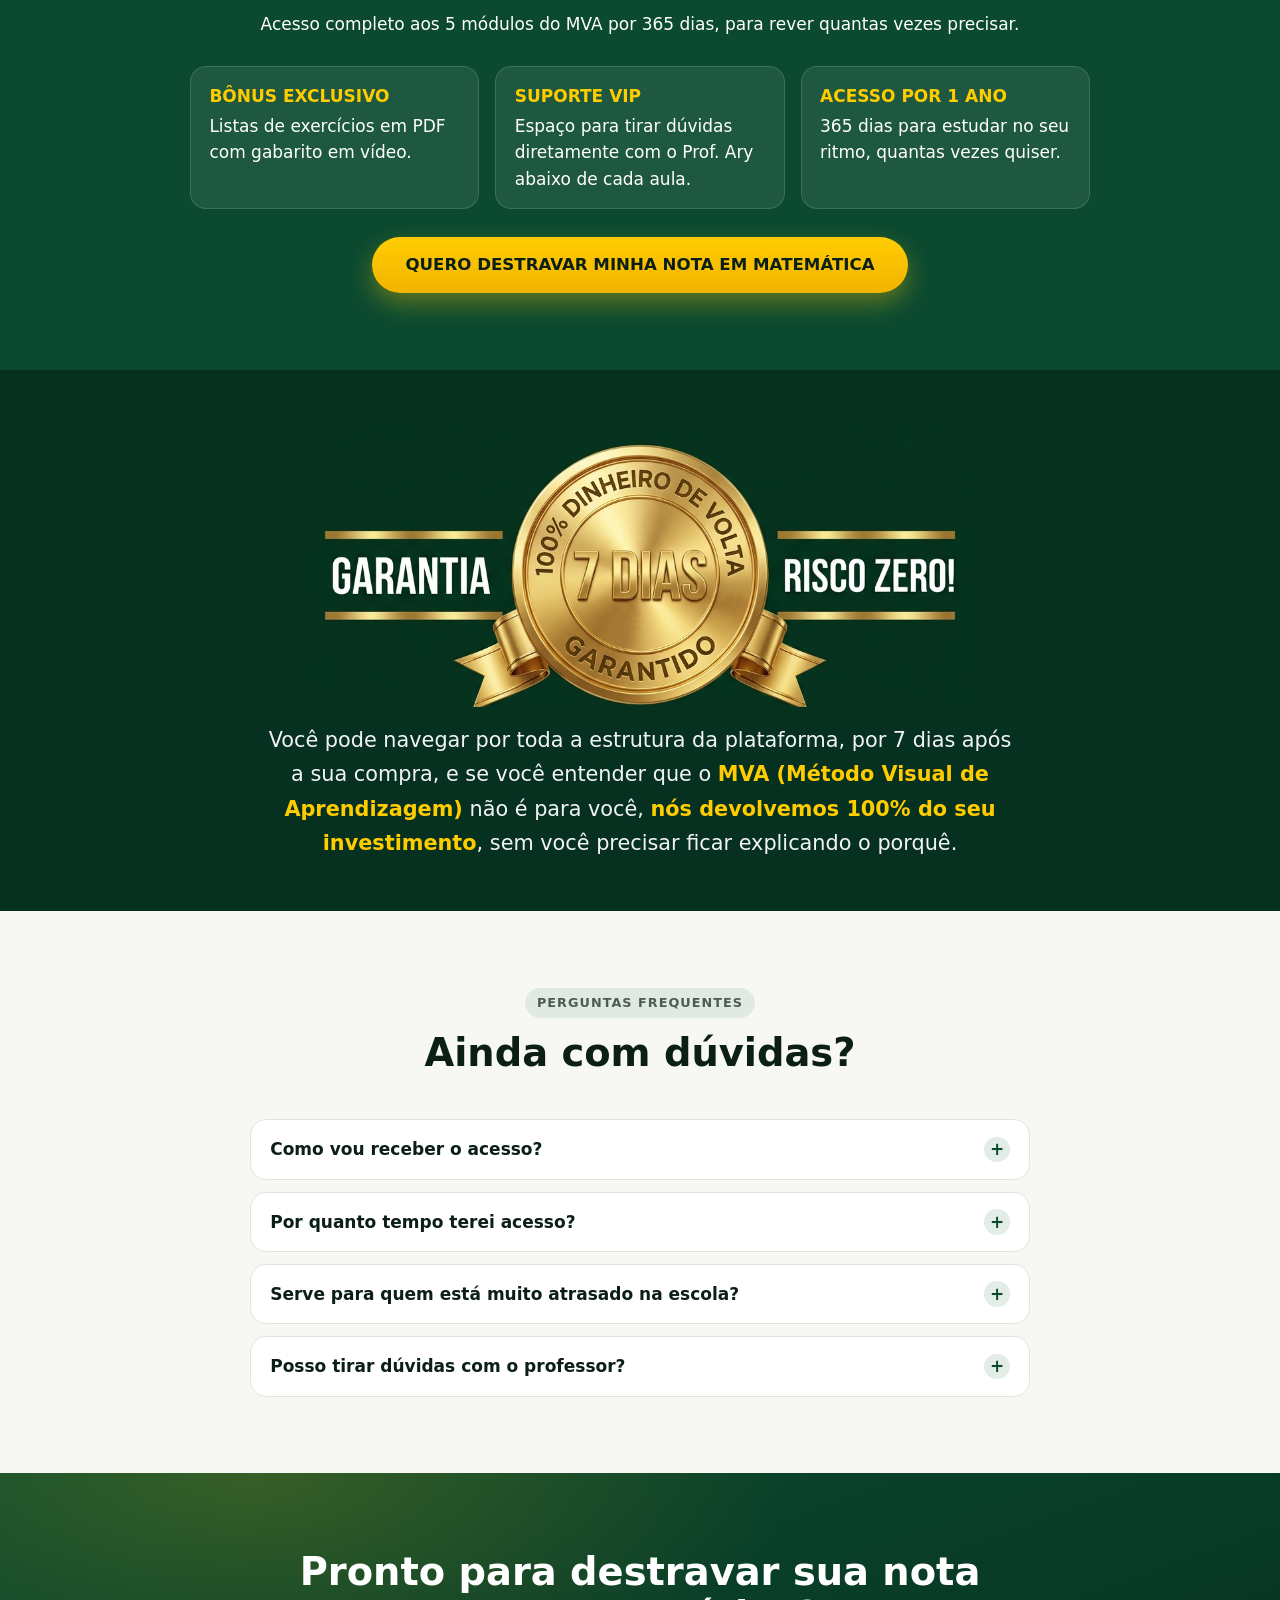
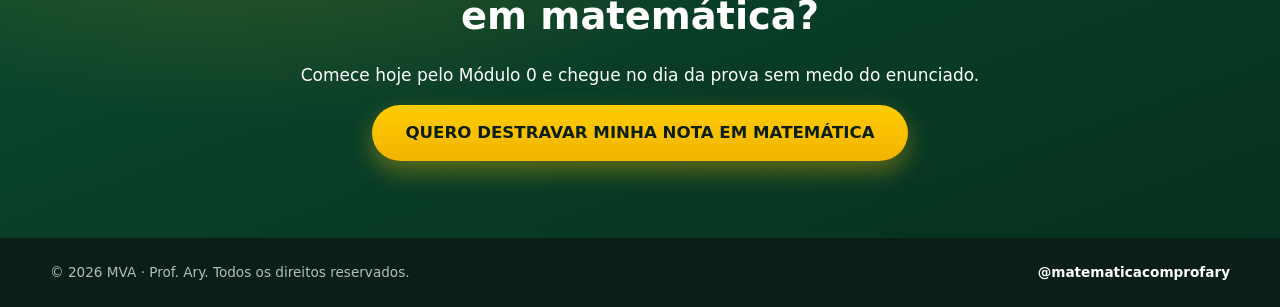
==== commit b4333476: "feat: atualiza numeros de autoridade para 32k+ seguidores e 1.5M+ visualizacoes mensais" ====
--- a/index.html
+++ b/index.html
@@ -56,8 +56,8 @@
           <a class="btn btn-primary btn-lg" href="#oferta">QUERO DESTRAVAR MINHA NOTA EM MATEMÁTICA</a>
         </div>
         <ul class="hero-stats">
-          <li><strong>29 mil+</strong> seguidores no Instagram</li>
-          <li><strong>300 mil+</strong> visualizações/mês</li>
+          <li><strong>32 mil+</strong> seguidores no Instagram</li>
+          <li><strong>1,5 milhão+</strong> visualizações/mês</li>
           <li><strong>7 dias</strong> de garantia incondicional</li>
         </ul>
       </div>
@@ -456,12 +456,12 @@
         <p class="eyebrow" style="color:var(--green-700); background:rgba(20,107,71,.1);">Conheça o Professor Ary</p>
         <h2>Aprenda com quem já transforma a vida de milhares de alunos todos os dias</h2>
         <p>Com <strong>licenciatura plena em Matemática</strong> e <strong>Mestrado em Linguística</strong>, o Professor Ary une o domínio exato dos números à arte da comunicação perfeita. Com mais de <strong>22 anos de experiência profissional na docência</strong>, ele desenvolveu uma metodologia única e altamente eficaz.</p>
-        <p>Com mais de <strong>29 mil seguidores no Instagram</strong> e quase <strong>300 mil visualizações mensais</strong>, o Professor Ary tornou-se uma das maiores referências da internet por traduzir a matemática complexa em pílulas simples de resolução prática.</p>
+        <p>Com uma comunidade de mais de <strong>32 mil seguidores no Instagram</strong> e um alcance estrondoso de mais de <strong>1,5 milhão de visualizações mensais</strong>, o Professor Ary consolidou-se como uma das maiores referências da internet por traduzir a matemática complexa em pílulas simples de resolução prática.</p>
         <p>Agora, toda essa didática premiada e testada pelo tempo está organizada em um ecossistema fechado, feito exclusivamente para acelerar a sua aprovação.</p>
         <ul class="about-stats">
           <li><strong>22+ anos</strong><span>de experiência</span></li>
-          <li><strong>29k+</strong><span>seguidores</span></li>
-          <li><strong>300k+</strong><span>views/mês</span></li>
+          <li><strong>32k+</strong><span>seguidores</span></li>
+          <li><strong>1.5M+</strong><span>views/mês</span></li>
         </ul>
         <a class="ig-link" href="https://www.instagram.com/matematicacomprofary/" target="_blank" rel="noopener noreferrer">@matematicacomprofary no Instagram</a>
       </div>
@@ -608,18 +608,29 @@
 
     <!-- Tela de Sucesso -->
     <div id="leadSuccess" class="modal-success" hidden>
-      <div class="success-icon" aria-hidden="true">✓</div>
-      <h3>Parabéns! E-book de Logaritmos liberado!</h3>
-      <p class="success-msg">Seu E-book com as propriedades mais usadas de logaritmos em concursos e Enem em PDF já está pronto para leitura. Se o link não abrir automaticamente em uma nova aba, clique no botão abaixo para acessar agora mesmo:</p>
-      
-      <a id="downloadEbookLink" href="https://drive.google.com/file/d/16Q_omXgN6F1viClse3oT4OeBMDKe_oAq/view?usp=drive_link" target="_blank" rel="noopener noreferrer" class="btn btn-pill-ebook btn-block btn-lg">
-        <svg width="22" height="22" viewBox="0 0 24 24" fill="none" class="ebook-stack-icon" aria-hidden="true">
-          <rect x="3" y="7" width="12" height="12" rx="2.5" fill="#4ADE80" opacity="0.95"/>
-          <rect x="6" y="5" width="12" height="12" rx="2.5" fill="#F43F5E" opacity="0.95"/>
-          <rect x="9" y="3" width="12" height="12" rx="2.5" fill="#38BDF8" opacity="0.95"/>
+      <div class="success-icon" aria-hidden="true">🎉</div>
+      <h3>Seu E-book está pronto!</h3>
+      <p class="success-msg">Seu cadastro foi realizado com sucesso para o e-mail:</p>
+
+      <div class="email-badge-box">
+        <span class="email-badge-icon" aria-hidden="true">📧</span>
+        <strong id="submittedEmailDisplay" class="submitted-email-badge">seuemail@exemplo.com</strong>
+      </div>
+
+      <a id="btnDownloadEbook" href="assets/ebook-logaritmos-prof-ary.pdf" download="Ebook-Logaritmos-Prof-Ary.pdf" target="_blank" rel="noopener noreferrer" class="btn btn-pill-ebook btn-block btn-lg" style="margin-bottom: 12px;">
+        <svg width="22" height="22" viewBox="0 0 24 24" fill="none" stroke="currentColor" stroke-width="2.5" stroke-linecap="round" stroke-linejoin="round" aria-hidden="true" style="flex-shrink:0;">
+          <path d="M21 15v4a2 2 0 0 1-2 2H5a2 2 0 0 1-2-2v-4"></path>
+          <polyline points="7 10 12 15 17 10"></polyline>
+          <line x1="12" y1="15" x2="12" y2="3"></line>
         </svg>
-        <span>ABRIR E-BOOK GRATUITO (PDF)</span>
+        <span>BAIXAR E-BOOK GRATUITO (PDF)</span>
       </a>
+
+      <p class="success-submsg">⚡ O download é <strong>direto e imediato</strong> nesta página! Se o download não iniciar automaticamente, clique no botão acima para abrir ou salvar o PDF no seu dispositivo.</p>
+
+      <button type="button" id="btnCloseSuccessModal" class="btn btn-secondary btn-block" style="background: transparent; border: 1px solid var(--line); color: var(--ink); padding: 0.6em 1.2em; border-radius: 9999px; cursor: pointer; font-size: 0.85rem; width: 100%; font-weight: 600; margin-top: 4px; transition: all 0.2s;">
+        <span>Fechar janela</span>
+      </button>
     </div>
   </div>
 </div>
--- a/styles.css
+++ b/styles.css
@@ -1477,6 +1477,35 @@
 .success-msg {
   color: var(--muted);
   font-size: 0.95rem;
+  margin-bottom: 1rem;
+}
+.email-badge-box {
+  background: #f0fdf4;
+  border: 1px dashed var(--green-600);
+  border-radius: 10px;
+  padding: 0.75rem 1rem;
+  margin: 0 auto 1.25rem auto;
+  display: inline-flex;
+  align-items: center;
+  justify-content: center;
+  gap: 0.5rem;
+  max-width: 100%;
+  box-shadow: inset 0 1px 2px rgba(0, 0, 0, 0.03);
+}
+.email-badge-icon {
+  font-size: 1.2rem;
+  flex-shrink: 0;
+}
+.submitted-email-badge {
+  color: var(--green-900);
+  font-size: 1.05rem;
+  font-weight: 700;
+  word-break: break-all;
+}
+.success-submsg {
+  color: var(--muted);
+  font-size: 0.88rem;
+  line-height: 1.5;
   margin-bottom: 1.5rem;
 }
 
